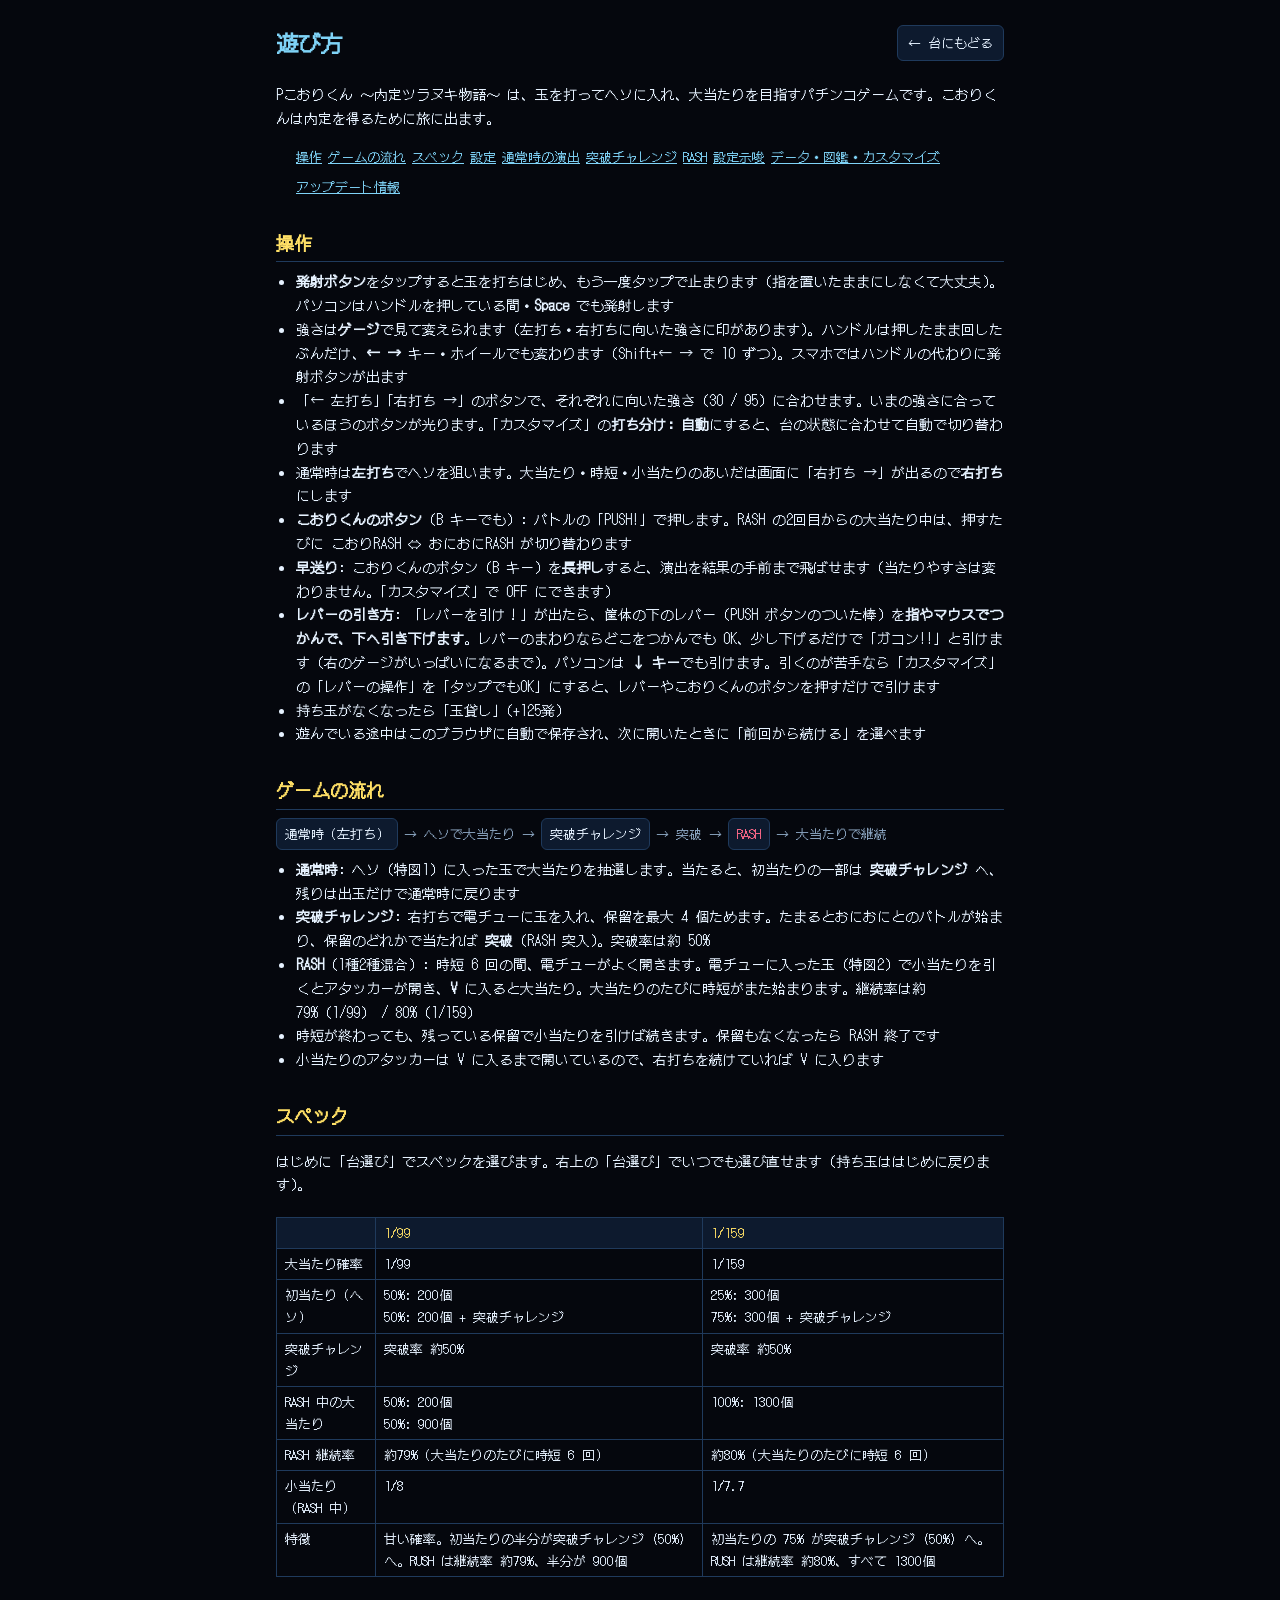
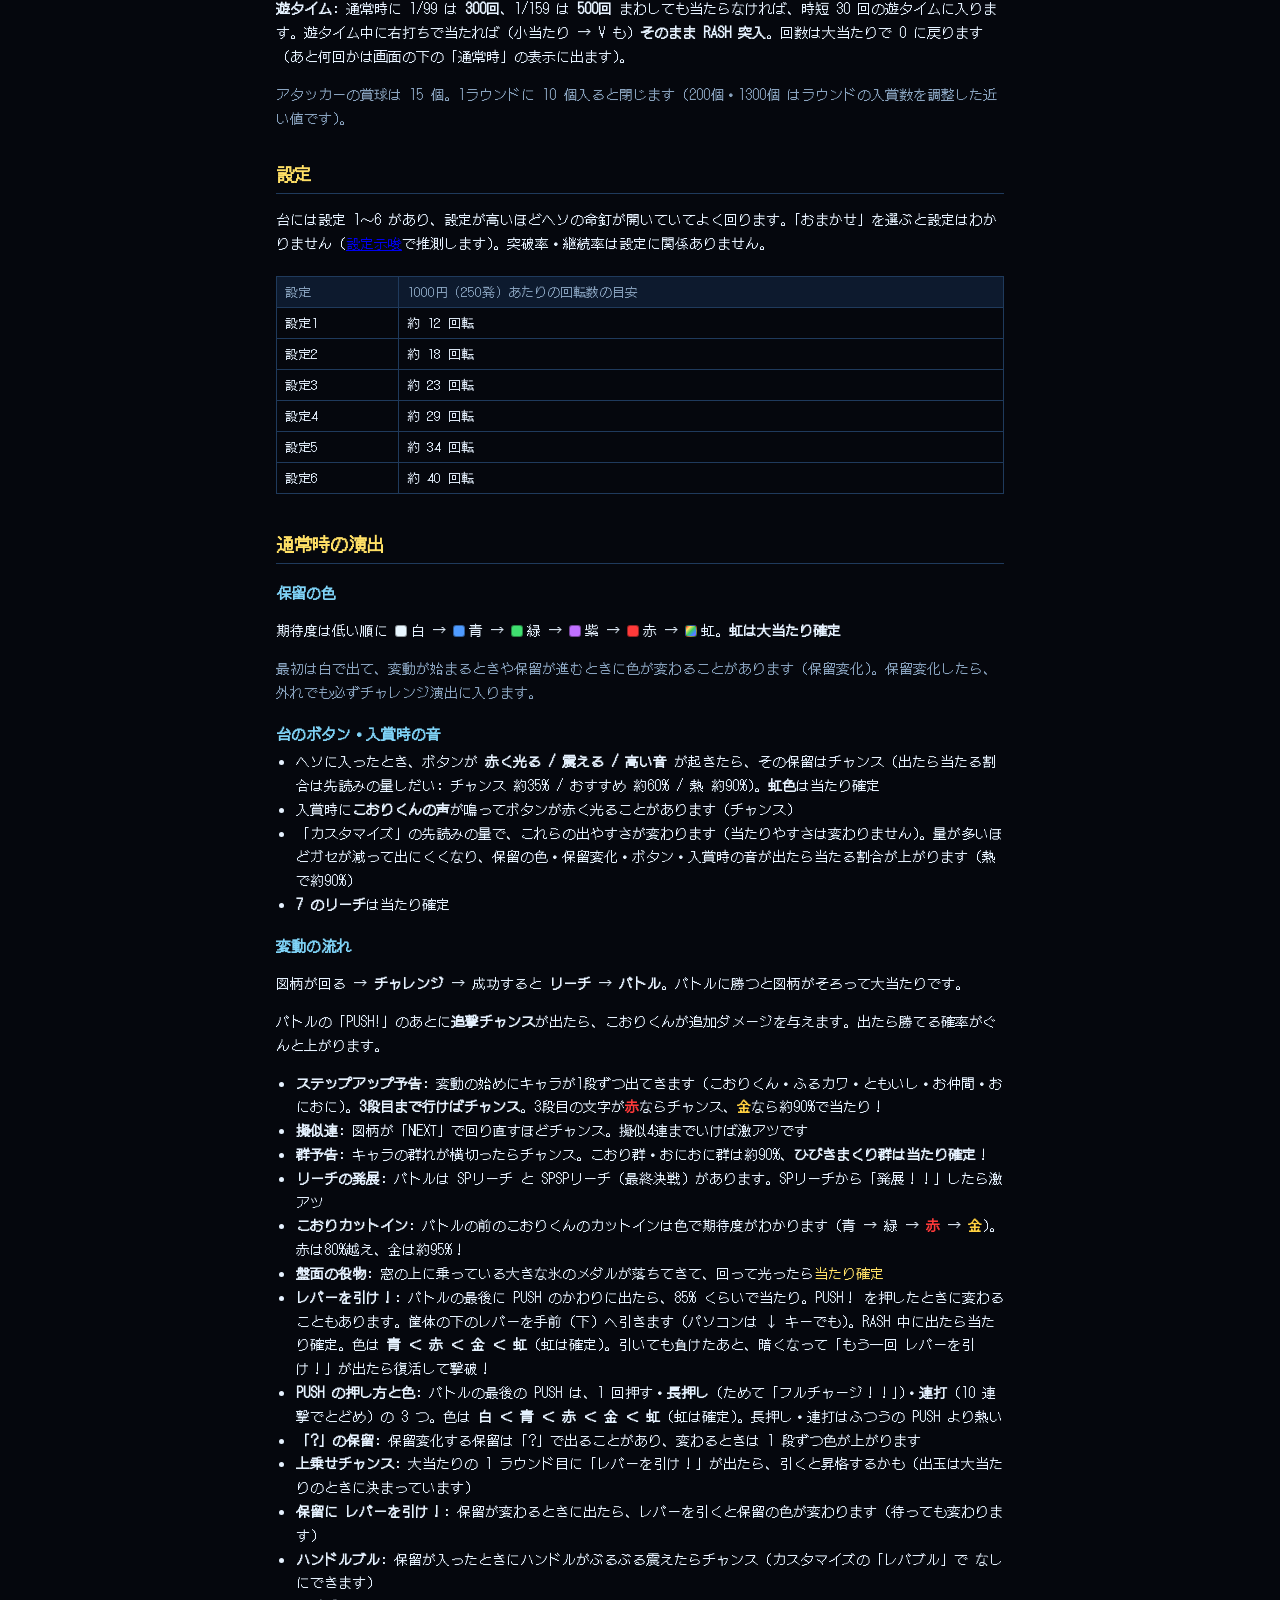
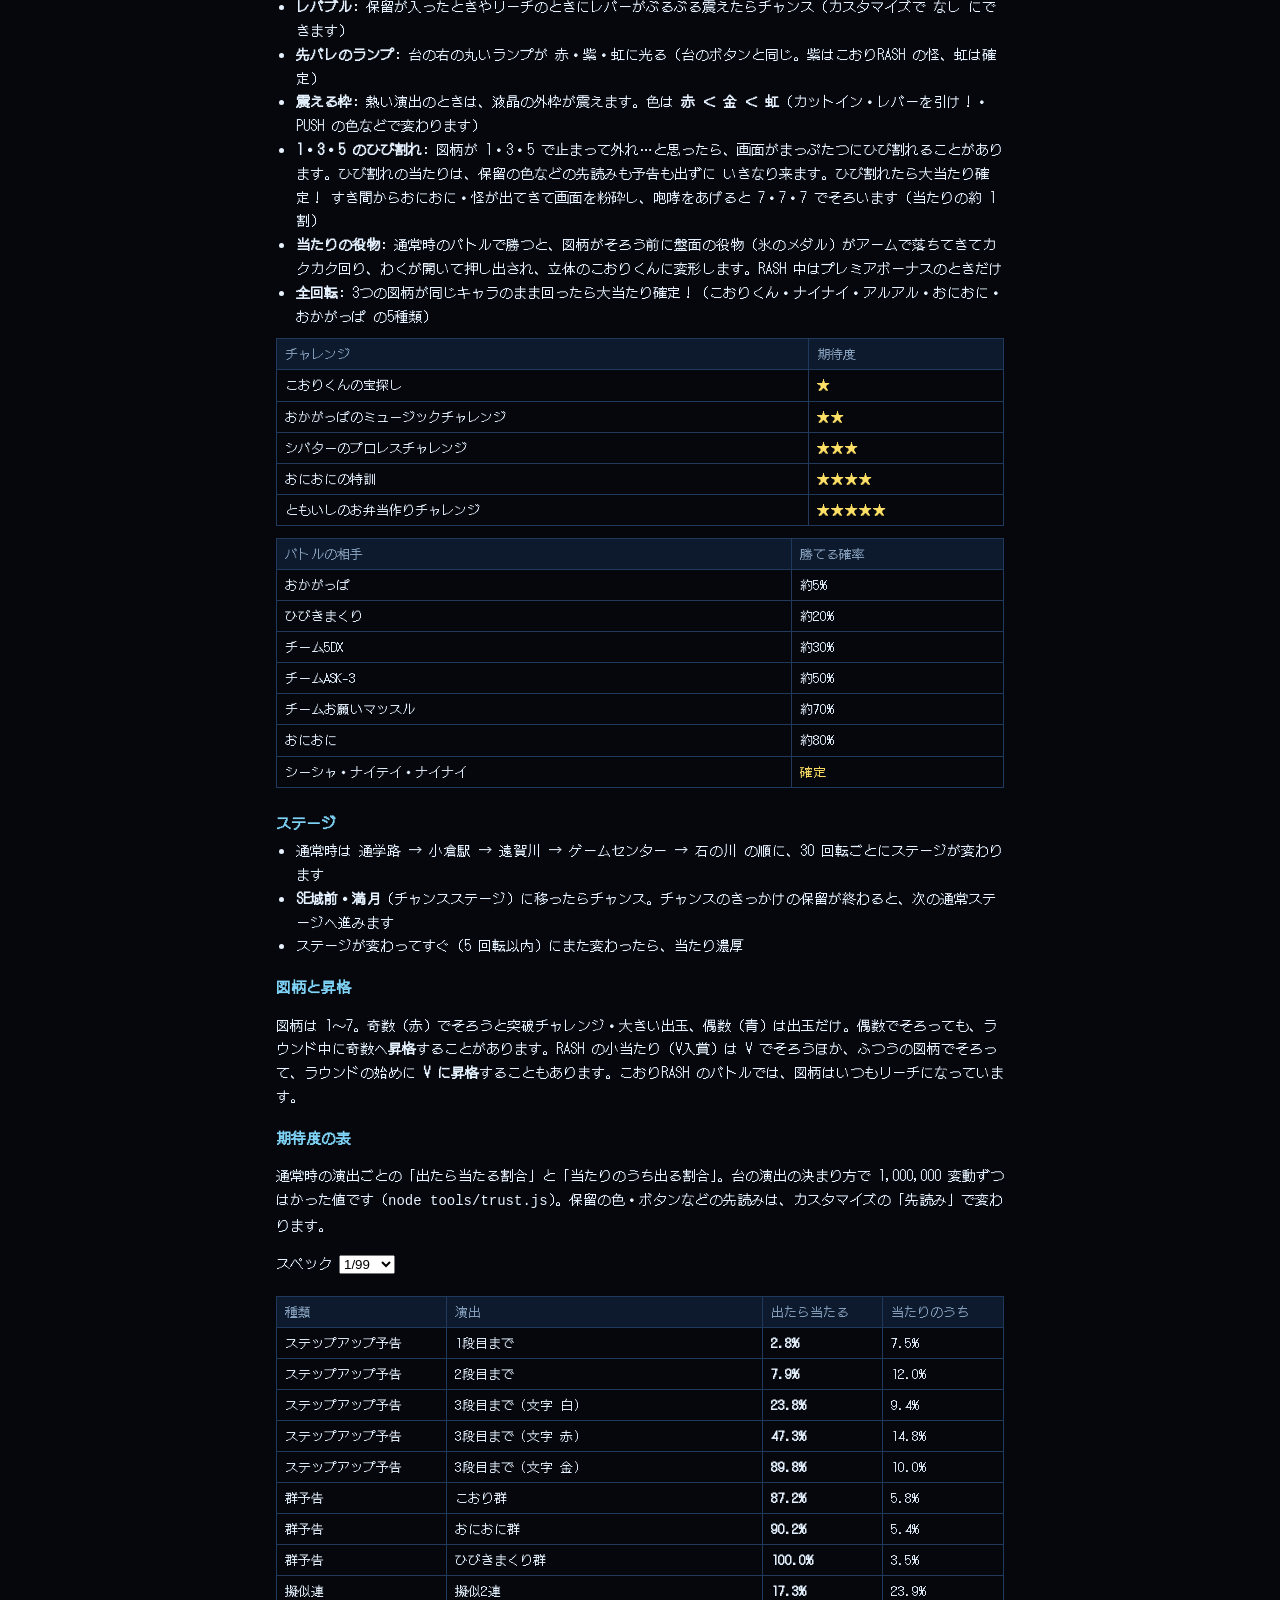
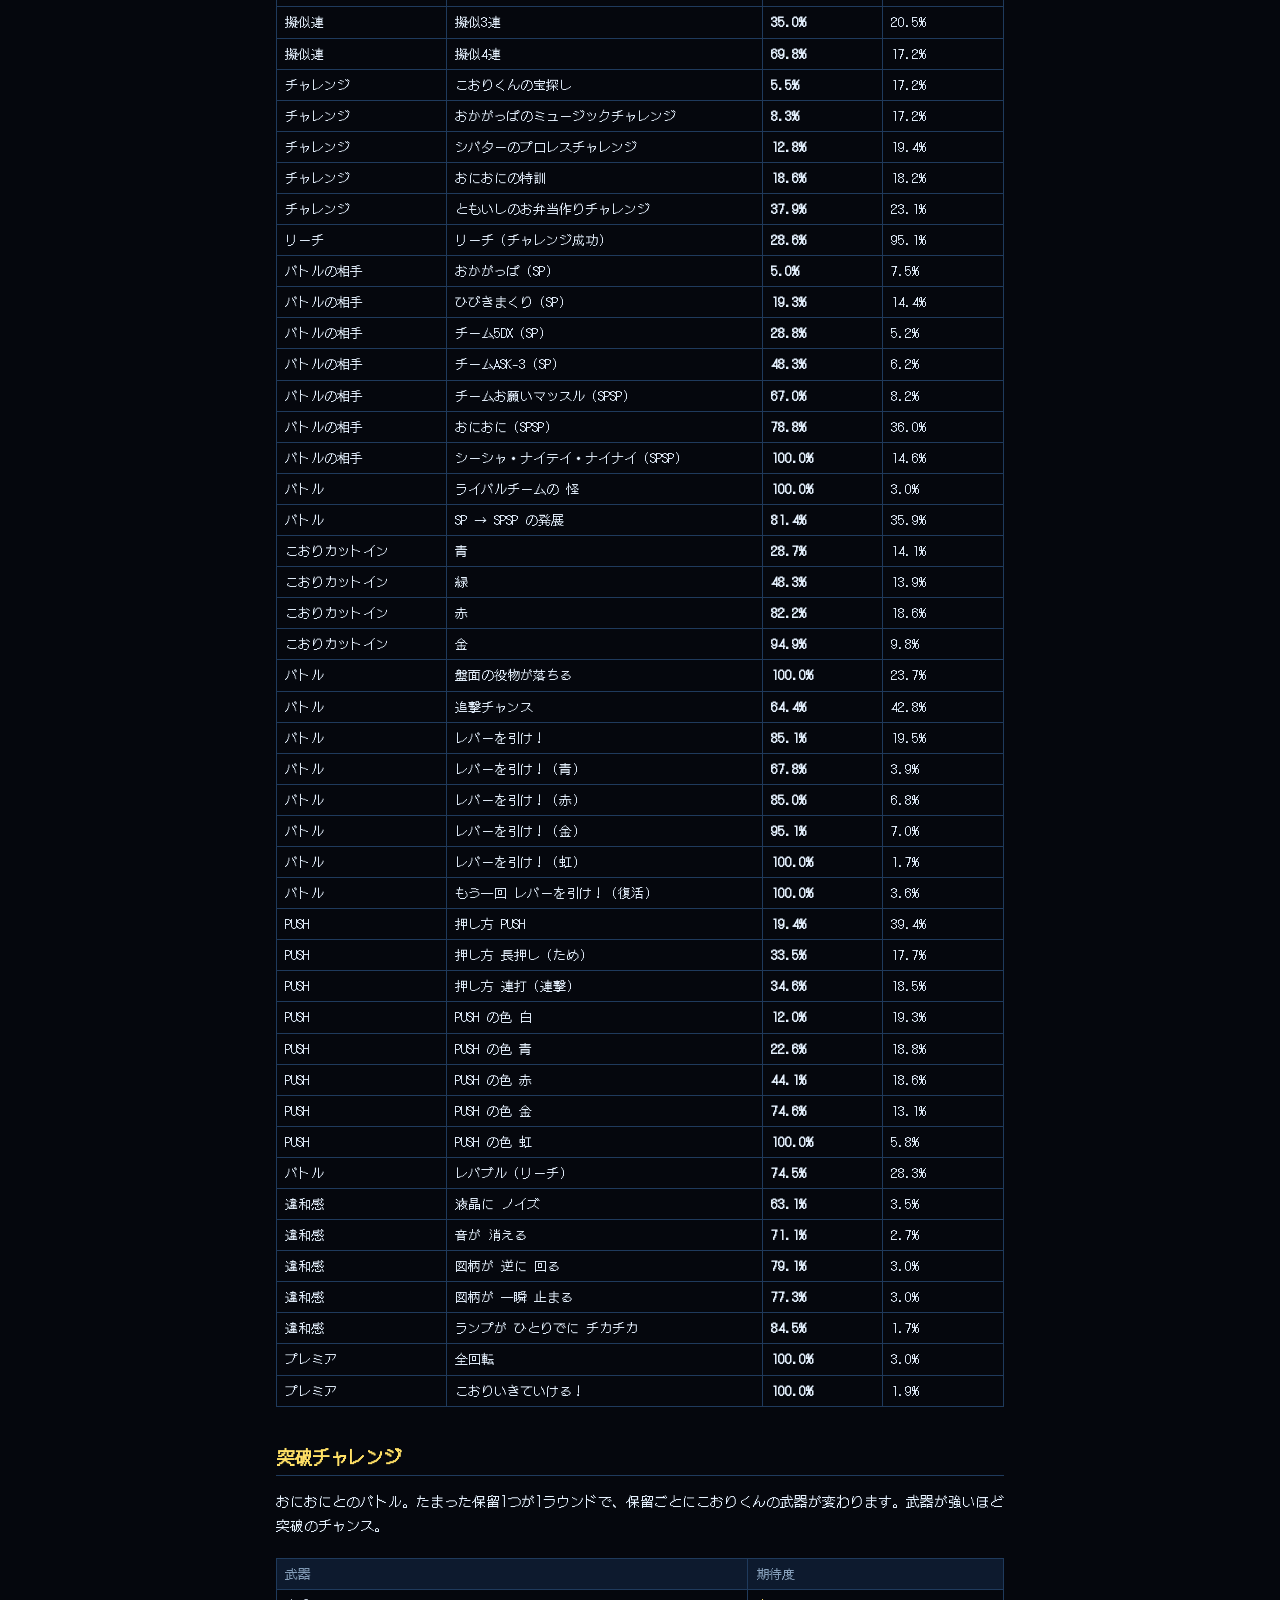
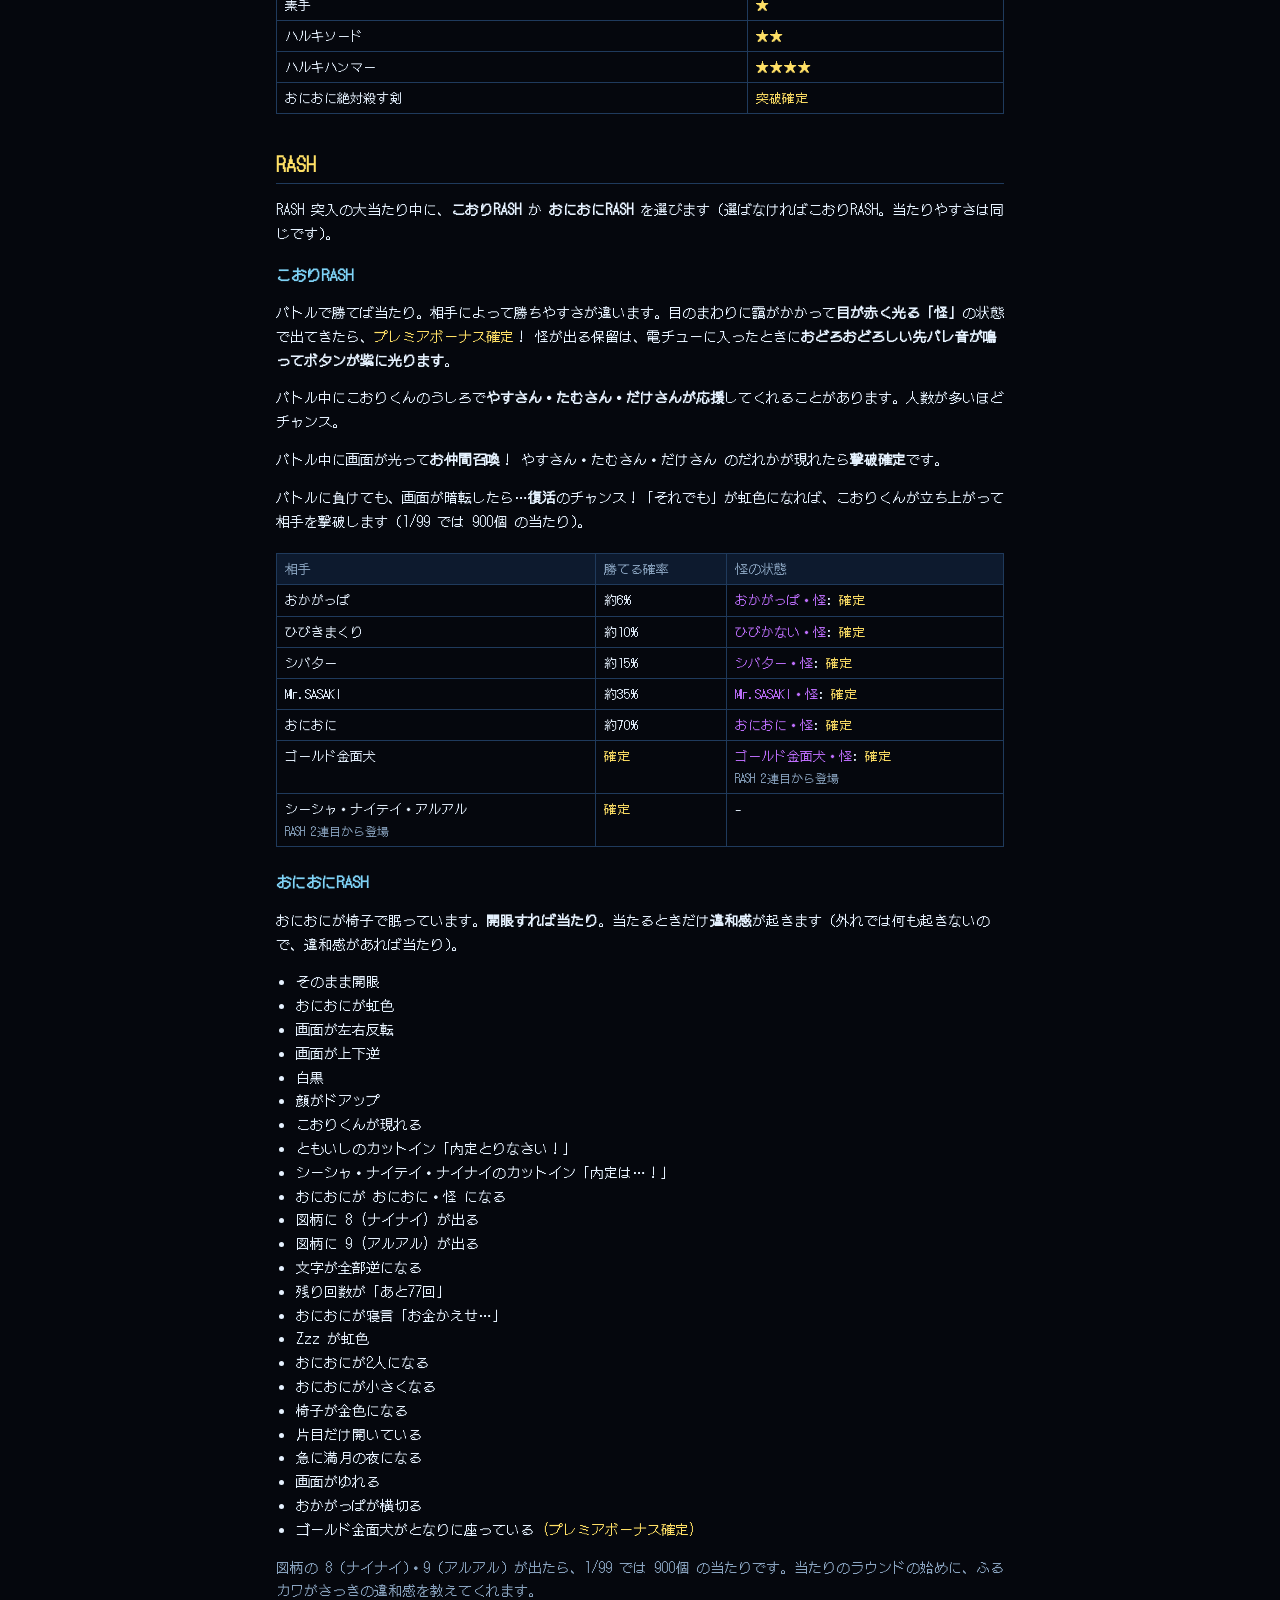
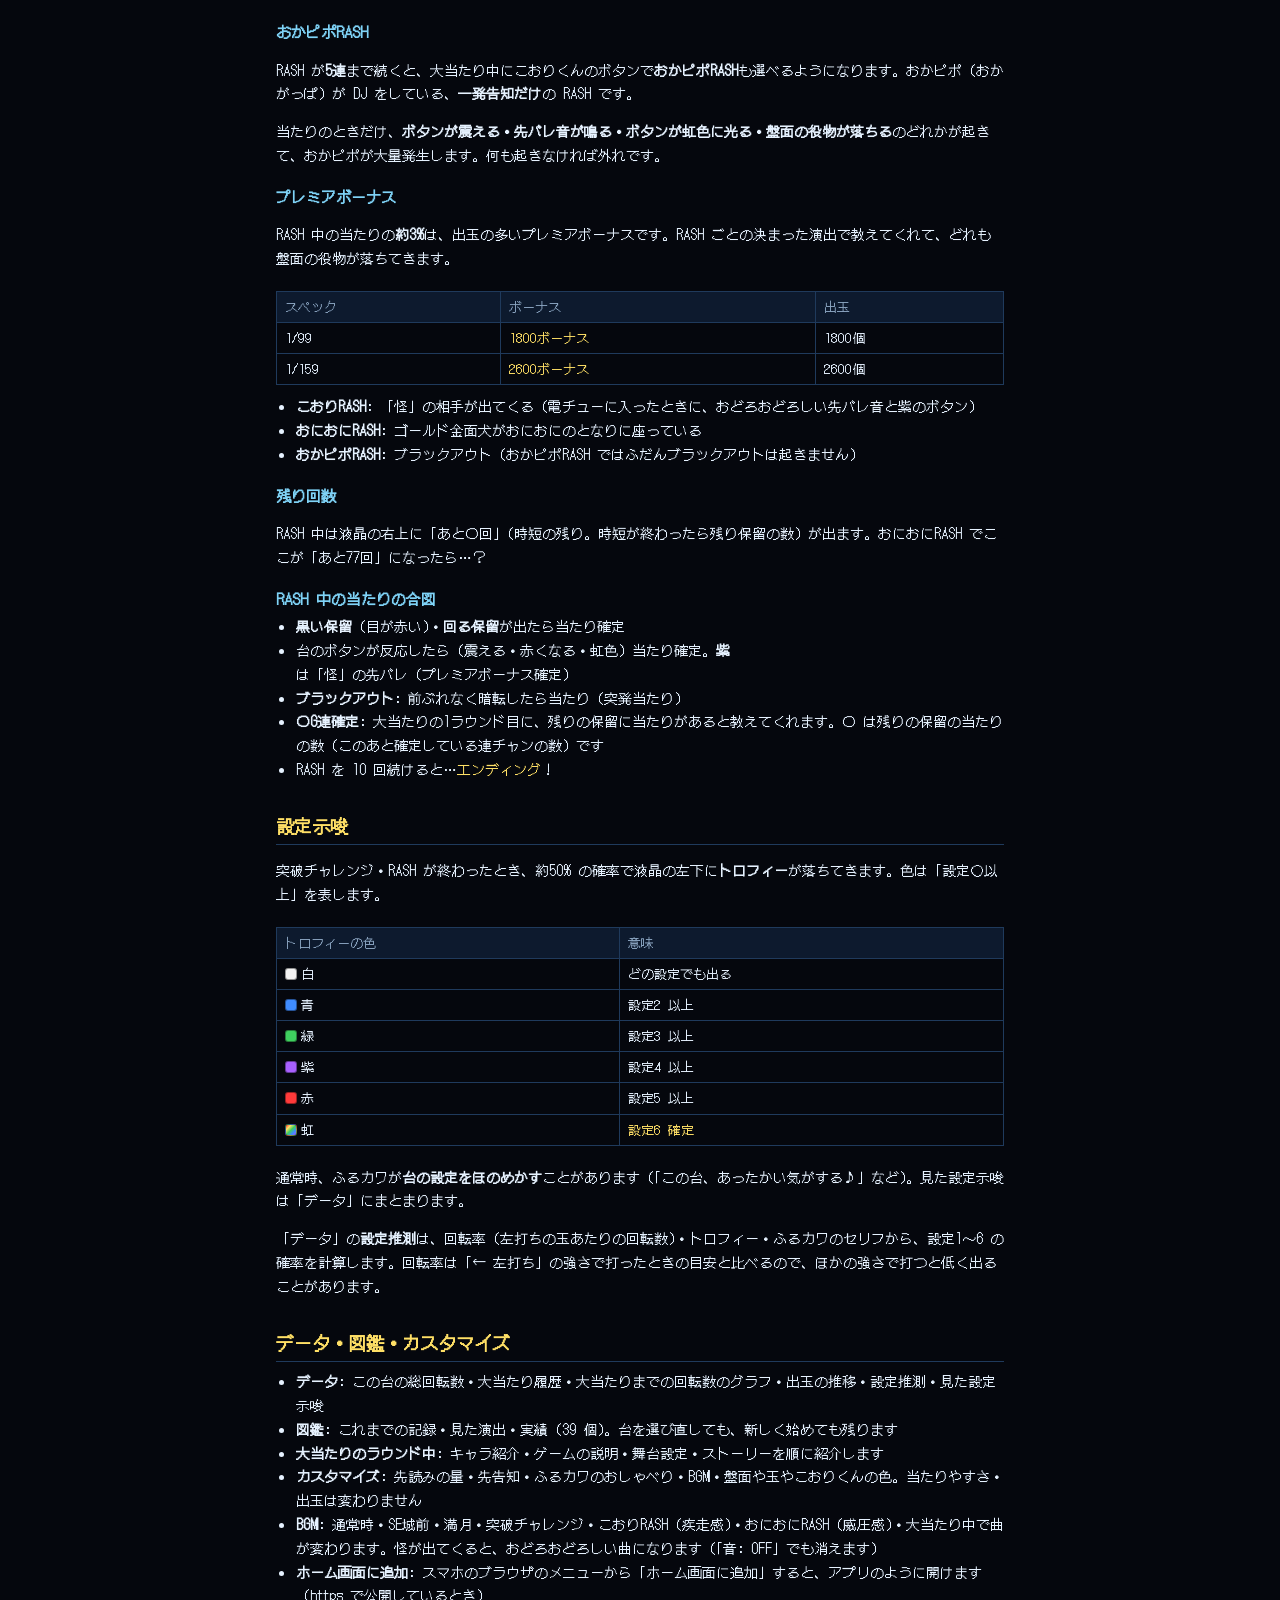
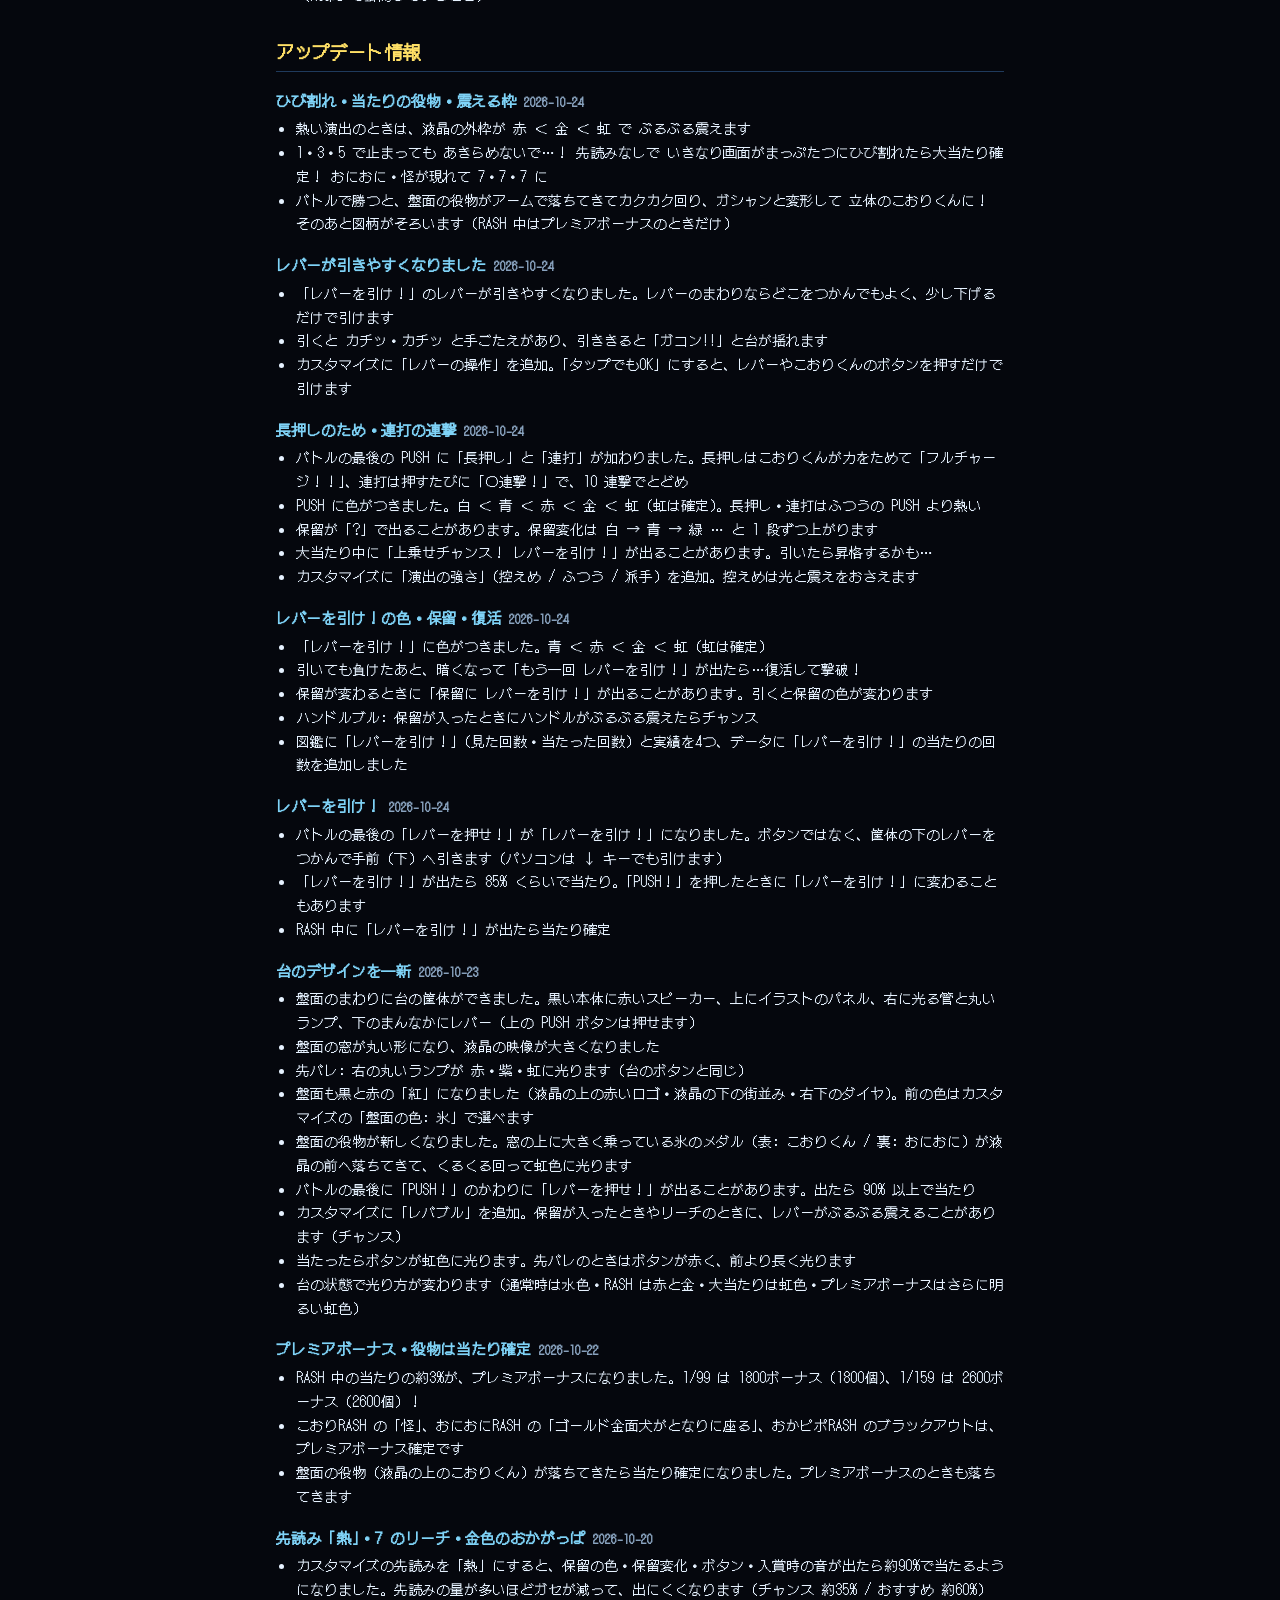
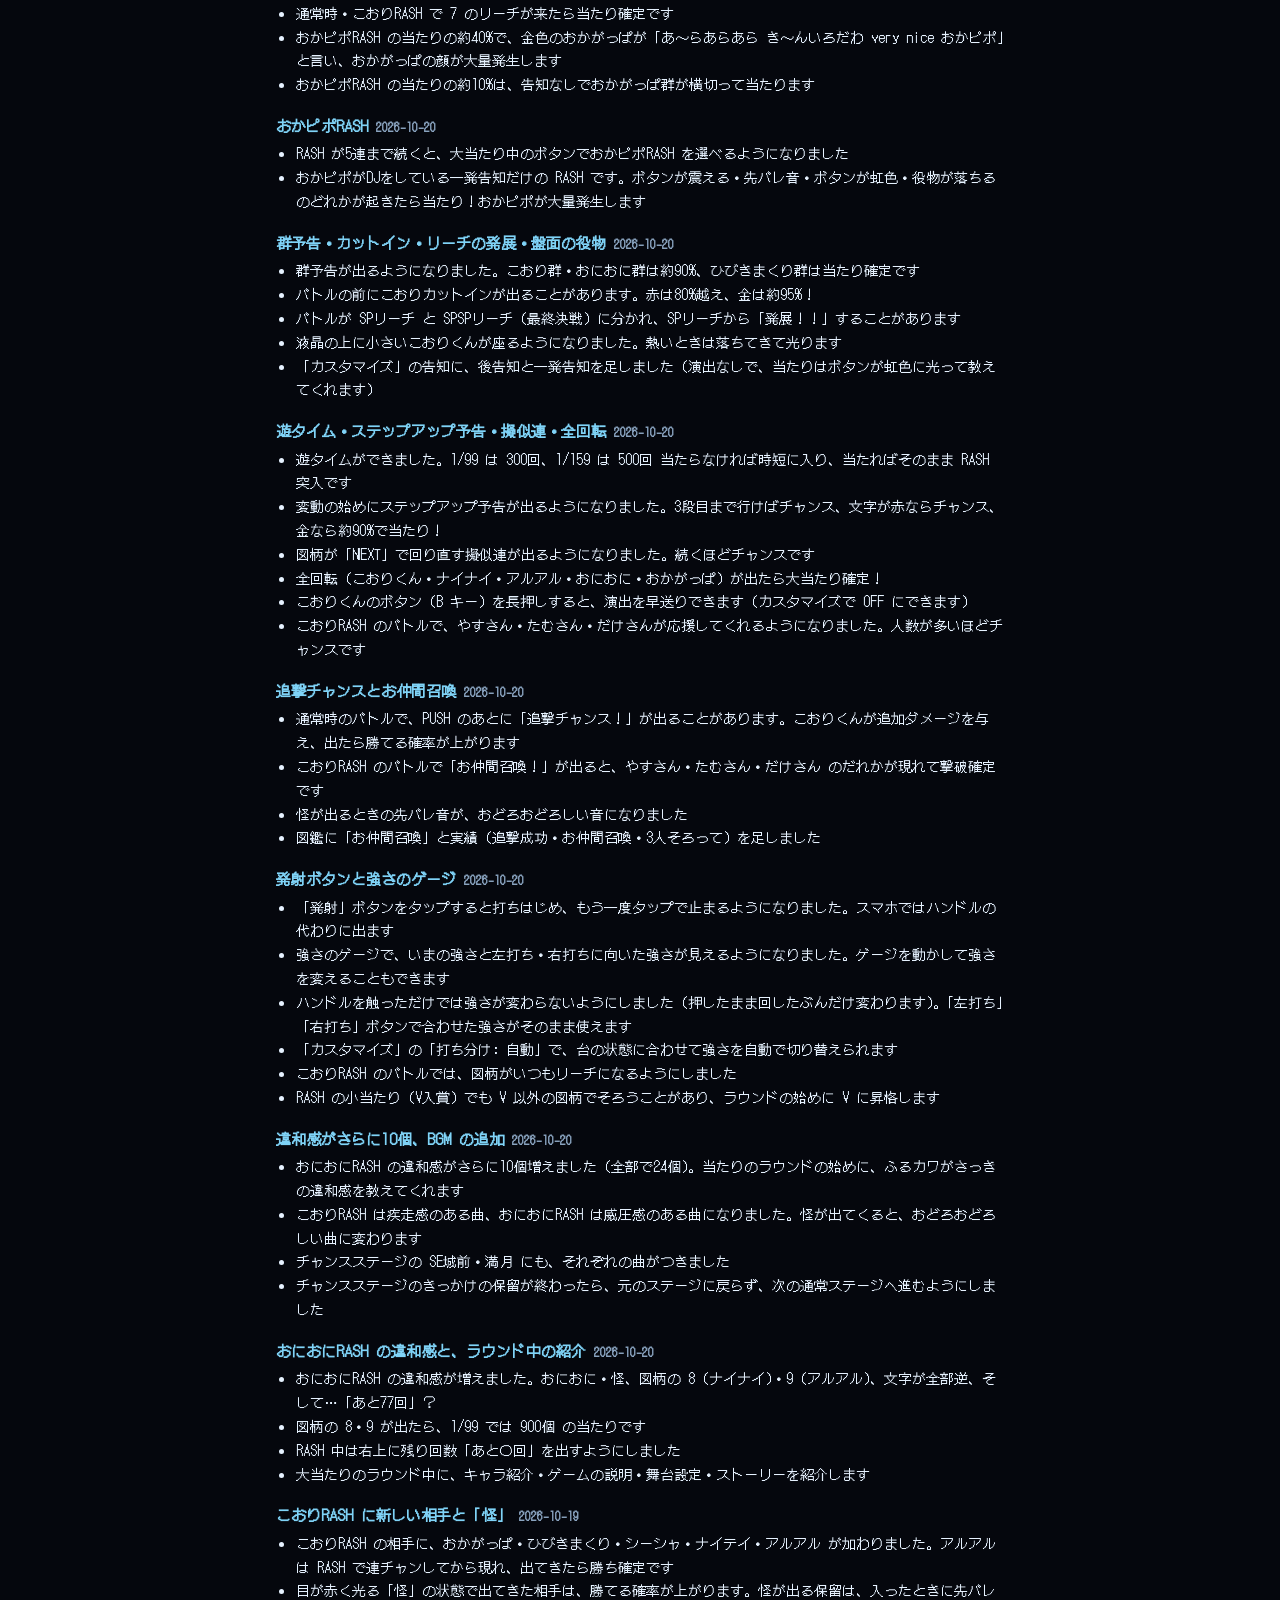
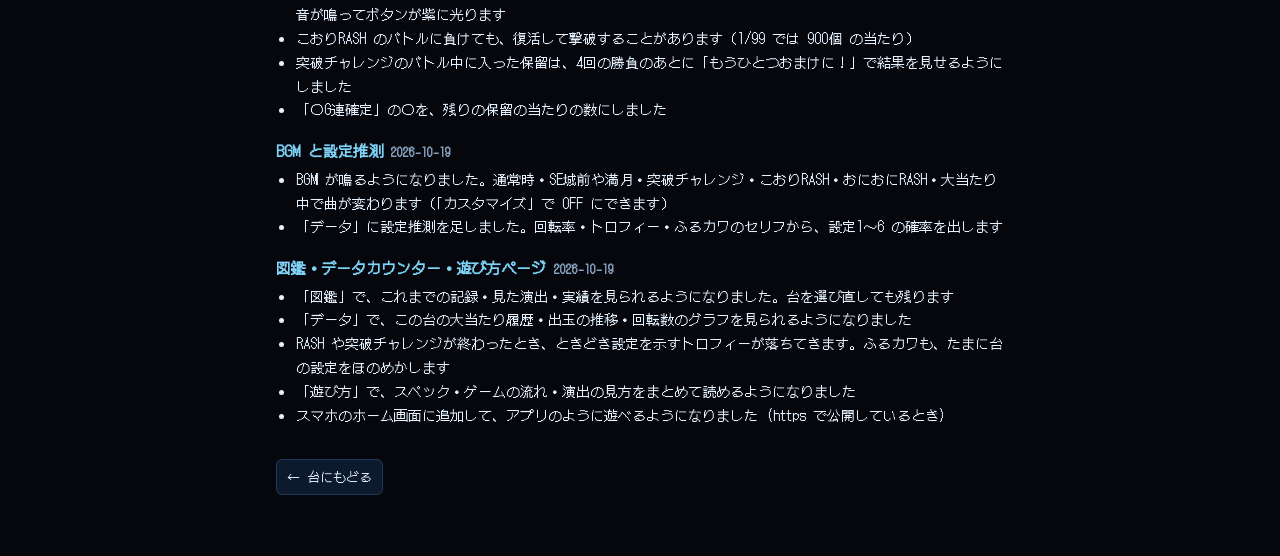
==== howto.html @ 8b3c1c3f "1・3・5 は先読み・予告なしでそろう・奇数図柄の大当たりでは上乗せチャンスのレバーを出さない・当たりの役物を機械的な変形に (アーム・歯車・カクカク回転・わくがスライド・ピストン・LED) Co-A" ====
<!DOCTYPE html>
<html lang="ja">
<head>
    <meta charset="UTF-8">
    <meta name="viewport" content="width=device-width, initial-scale=1.0, viewport-fit=cover">
    <meta name="theme-color" content="#05070d">
    <title>遊び方 - Pこおりくん ～内定ツラヌキ物語～</title>
    <link rel="manifest" href="manifest.webmanifest">
    <link rel="icon" type="image/png" href="icons/icon-192.png">
    <link rel="apple-touch-icon" href="icons/apple-touch-icon.png">
    <link rel="preconnect" href="https://fonts.googleapis.com">
    <link rel="preconnect" href="https://fonts.gstatic.com" crossorigin>
    <link rel="stylesheet" href="https://fonts.googleapis.com/css2?family=DotGothic16&display=swap">
    <link rel="stylesheet" href="css/style.css?v=d7b3fdfd">
    <!--
    =====================================================================
    遊び方ページ (2026-10-19 ユーザー指定)
    ---------------------------------------------------------------------
    確率・出玉・演出の数値は js/config.js から読んで表示する (config.js を変えればここも変わる)。
    アップデート情報は js/updates.js の一覧をすべて出す。
    =====================================================================
    -->
    <style>
        body { user-select: text; -webkit-user-select: text; }
        .howto { max-width: 760px; margin: 0 auto; padding: 16px 16px 48px; line-height: 1.7; }
        .howto-top { display: flex; justify-content: space-between; align-items: center; gap: 8px; }
        .howto h1 { font-size: 22px; color: var(--accent); margin: 8px 0; }
        .howto h2 { font-size: 18px; color: #ffe066; margin: 28px 0 8px; padding-bottom: 4px; border-bottom: 1px solid var(--panel-line); }
        .howto h3 { font-size: 15px; color: var(--accent); margin: 16px 0 4px; }
        .howto p, .howto li { font-size: 14px; }
        .howto ul { padding-left: 20px; margin: 4px 0; }
        .howto table { width: 100%; border-collapse: collapse; margin: 6px 0; font-size: 13px; font-variant-numeric: tabular-nums; }
        .howto th, .howto td { border: 1px solid var(--panel-line); padding: 4px 8px; text-align: left; vertical-align: top; }
        .howto th { background: var(--panel); color: var(--muted); font-weight: normal; }
        .howto .num { text-align: right; white-space: nowrap; }
        .table-wrap { overflow-x: auto; }
        .note { font-size: 12px; color: var(--muted); }
        .red { color: #ff6a8a; }
        .gold { color: #ffe066; }
        .flow { display: flex; flex-wrap: wrap; align-items: center; gap: 6px; margin: 8px 0; font-size: 13px; }
        .flow span { padding: 4px 8px; border: 1px solid var(--panel-line); border-radius: 6px; background: var(--panel); }
        .flow b { color: var(--muted); font-weight: normal; }
        .chip { display: inline-block; width: 12px; height: 12px; border-radius: 3px; vertical-align: -1px; margin-right: 4px; border: 1px solid #0006; }
        .chip-rainbow { background: linear-gradient(135deg, #ff3a3a, #ffe066, #3fcf5f, #3f8cff, #a860ff); }
        .stars { color: #ffe066; letter-spacing: 1px; }
        .toc { display: flex; flex-wrap: wrap; gap: 6px; margin: 8px 0 0; padding: 0; list-style: none; }
        .toc a { color: var(--accent); font-size: 13px; }
    </style>
</head>
<body>
    <main class="howto">
        <div class="howto-top">
            <h1>遊び方</h1>
            <a href="index.html" class="small-button link-button">← 台にもどる</a>
        </div>
        <p>Pこおりくん ～内定ツラヌキ物語～ は、玉を打ってヘソに入れ、大当たりを目指すパチンコゲームです。こおりくんは内定を得るために旅に出ます。</p>
        <ul class="toc">
            <li><a href="#controls">操作</a></li>
            <li><a href="#flow">ゲームの流れ</a></li>
            <li><a href="#spec">スペック</a></li>
            <li><a href="#setting">設定</a></li>
            <li><a href="#normal">通常時の演出</a></li>
            <li><a href="#challenge">突破チャレンジ</a></li>
            <li><a href="#rash">RASH</a></li>
            <li><a href="#hint">設定示唆</a></li>
            <li><a href="#menu">データ・図鑑・カスタマイズ</a></li>
            <li><a href="#updates">アップデート情報</a></li>
        </ul>

        <h2 id="controls">操作</h2>
        <ul>
            <li><b>発射ボタン</b>をタップすると玉を打ちはじめ、もう一度タップで止まります（指を置いたままにしなくて大丈夫）。パソコンはハンドルを押している間・<b>Space</b> でも発射します</li>
            <li>強さは<b>ゲージ</b>で見て変えられます（左打ち・右打ちに向いた強さに印があります）。ハンドルは押したまま回したぶんだけ、<b>← →</b> キー・ホイールでも変わります（Shift+← → で 10 ずつ）。スマホではハンドルの代わりに発射ボタンが出ます</li>
            <li>「← 左打ち」「右打ち →」のボタンで、それぞれに向いた強さ（<span id="preset-left"></span> / <span id="preset-right"></span>）に合わせます。いまの強さに合っているほうのボタンが光ります。「カスタマイズ」の<b>打ち分け: 自動</b>にすると、台の状態に合わせて自動で切り替わります</li>
            <li>通常時は<b>左打ち</b>でヘソを狙います。大当たり・時短・小当たりのあいだは画面に「右打ち →」が出るので<b>右打ち</b>にします</li>
            <li><b>こおりくんのボタン</b>（B キーでも）: バトルの「PUSH!」で押します。RASH の2回目からの大当たり中は、押すたびに こおりRASH ⇔ おにおにRASH が切り替わります</li>
            <li><b>早送り</b>: こおりくんのボタン（B キー）を<b>長押し</b>すると、演出を結果の手前まで飛ばせます（当たりやすさは変わりません。「カスタマイズ」で OFF にできます）</li>
            <li><b>レバーの引き方</b>: 「レバーを引け！」が出たら、筐体の下のレバー（PUSH ボタンのついた棒）を<b>指やマウスでつかんで、下へ引き下げます</b>。レバーのまわりならどこをつかんでも OK、少し下げるだけで「ガコン!!」と引けます（右のゲージがいっぱいになるまで）。パソコンは <b>↓ キー</b>でも引けます。引くのが苦手なら「カスタマイズ」の「レバーの操作」を「タップでもOK」にすると、レバーやこおりくんのボタンを押すだけで引けます</li>
            <li>持ち玉がなくなったら「玉貸し」（+<span id="lend"></span>発）</li>
            <li>遊んでいる途中はこのブラウザに自動で保存され、次に開いたときに「前回から続ける」を選べます</li>
        </ul>

        <h2 id="flow">ゲームの流れ</h2>
        <div class="flow">
            <span>通常時（左打ち）</span><b>→ ヘソで大当たり →</b><span>突破チャレンジ</span><b>→ 突破 →</b><span class="red">RASH</span><b>→ 大当たりで継続</b>
        </div>
        <ul>
            <li><b>通常時</b>: ヘソ（特図1）に入った玉で大当たりを抽選します。当たると、初当たりの一部は <b>突破チャレンジ</b> へ、残りは出玉だけで通常時に戻ります</li>
            <li><b>突破チャレンジ</b>: 右打ちで電チューに玉を入れ、保留を最大 <span id="hold-max"></span> 個ためます。たまるとおにおにとのバトルが始まり、保留のどれかで当たれば <b>突破</b>（RASH 突入）。突破率は約 <span id="challenge-rate"></span></li>
            <li><b>RASH</b>（1種2種混合）: 時短 <span id="jitan-spins"></span> 回の間、電チューがよく開きます。電チューに入った玉（特図2）で小当たりを引くとアタッカーが開き、<b>V</b> に入ると大当たり。大当たりのたびに時短がまた始まります。継続率は約 <span id="continue-rate"></span></li>
            <li>時短が終わっても、残っている保留で小当たりを引けば続きます。保留もなくなったら RASH 終了です</li>
            <li>小当たりのアタッカーは V に入るまで開いているので、右打ちを続けていれば V に入ります</li>
        </ul>

        <h2 id="spec">スペック</h2>
        <p>はじめに「台選び」でスペックを選びます。右上の「台選び」でいつでも選び直せます（持ち玉ははじめに戻ります）。</p>
        <div class="table-wrap"><table id="spec-table"></table></div>
        <p><b>遊タイム</b>: 通常時に 1/99 は <b>300回</b>、1/159 は <b>500回</b> まわしても当たらなければ、時短 <span id="yutime-spins"></span> 回の遊タイムに入ります。遊タイム中に右打ちで当たれば（小当たり → V も）<b>そのまま RASH 突入</b>。回数は大当たりで 0 に戻ります（あと何回かは画面の下の「通常時」の表示に出ます）。</p>
        <p class="note">アタッカーの賞球は <span id="attacker-pay"></span> 個。1ラウンドに 10 個入ると閉じます（200個・1300個 はラウンドの入賞数を調整した近い値です）。</p>

        <h2 id="setting">設定</h2>
        <p>台には設定 1〜6 があり、設定が高いほどヘソの命釘が開いていてよく回ります。「おまかせ」を選ぶと設定はわかりません（<a href="#hint">設定示唆</a>で推測します）。突破率・継続率は設定に関係ありません。</p>
        <div class="table-wrap"><table id="setting-table"></table></div>

        <h2 id="normal">通常時の演出</h2>
        <h3>保留の色</h3>
        <p id="hold-colors"></p>
        <p class="note">最初は白で出て、変動が始まるときや保留が進むときに色が変わることがあります（保留変化）。保留変化したら、外れでも必ずチャレンジ演出に入ります。</p>
        <h3>台のボタン・入賞時の音</h3>
        <ul>
            <li>ヘソに入ったとき、ボタンが <b>赤く光る / 震える / 高い音</b> が起きたら、その保留はチャンス（出たら当たる割合は先読みの量しだい: <span id="button-rel"></span>）。<b>虹色</b>は当たり確定</li>
            <li>入賞時に<b>こおりくんの声</b>が鳴ってボタンが赤く光ることがあります（チャンス）</li>
            <li>「カスタマイズ」の先読みの量で、これらの出やすさが変わります（当たりやすさは変わりません）。量が多いほどガセが減って出にくくなり、保留の色・保留変化・ボタン・入賞時の音が出たら当たる割合が上がります（熱で約90%）</li>
            <li><b>7 のリーチ</b>は当たり確定</li>
        </ul>
        <h3>変動の流れ</h3>
        <p>図柄が回る → <b>チャレンジ</b> → 成功すると <b>リーチ</b> → <b>バトル</b>。バトルに勝つと図柄がそろって大当たりです。</p>
        <p>バトルの「PUSH!」のあとに<b>追撃チャンス</b>が出たら、こおりくんが追加ダメージを与えます。出たら勝てる確率がぐんと上がります。</p>
        <ul>
            <li><b>ステップアップ予告</b>: 変動の始めにキャラが1段ずつ出てきます（こおりくん・ふるカワ・ともいし・お仲間・おにおに）。<b>3段目まで行けばチャンス</b>。3段目の文字が<b style="color:#ff3a3a">赤</b>ならチャンス、<b style="color:#ffd040">金</b>なら約90%で当たり！</li>
            <li><b>擬似連</b>: 図柄が「NEXT」で回り直すほどチャンス。擬似4連までいけば激アツです</li>
            <li><b>群予告</b>: キャラの群れが横切ったらチャンス。こおり群・おにおに群は約90%、<b>ひびきまくり群は当たり確定</b>！</li>
            <li><b>リーチの発展</b>: バトルは SPリーチ と SPSPリーチ（最終決戦）があります。SPリーチから「発展！！」したら激アツ</li>
            <li><b>こおりカットイン</b>: バトルの前のこおりくんのカットインは色で期待度がわかります（青 → 緑 → <b style="color:#ff3a3a">赤</b> → <b style="color:#ffd040">金</b>）。赤は80%越え、金は約95%！</li>
            <li><b>盤面の役物</b>: 窓の上に乗っている大きな氷のメダルが落ちてきて、回って光ったら<span class="gold">当たり確定</span></li>
            <li><b>レバーを引け！</b>: バトルの最後に PUSH のかわりに出たら、85% くらいで当たり。PUSH！ を押したときに変わることもあります。筐体の下のレバーを手前（下）へ引きます（パソコンは ↓ キーでも）。RASH 中に出たら当たり確定。色は <b>青 ＜ 赤 ＜ 金 ＜ 虹</b>（虹は確定）。引いても負けたあと、暗くなって「もう一回 レバーを引け！」が出たら復活して撃破！</li>
            <li><b>PUSH の押し方と色</b>: バトルの最後の PUSH は、1 回押す・<b>長押し</b>（ためて「フルチャージ！！」）・<b>連打</b>（10 連撃でとどめ）の 3 つ。色は <b>白 ＜ 青 ＜ 赤 ＜ 金 ＜ 虹</b>（虹は確定）。長押し・連打はふつうの PUSH より熱い</li>
            <li><b>「?」の保留</b>: 保留変化する保留は「?」で出ることがあり、変わるときは 1 段ずつ色が上がります</li>
            <li><b>上乗せチャンス</b>: 大当たりの 1 ラウンド目に「レバーを引け！」が出たら、引くと昇格するかも（出玉は大当たりのときに決まっています）</li>
            <li><b>保留に レバーを引け！</b>: 保留が変わるときに出たら、レバーを引くと保留の色が変わります（待っても変わります）</li>
            <li><b>ハンドルブル</b>: 保留が入ったときにハンドルがぶるぶる震えたらチャンス（カスタマイズの「レバブル」で なし にできます）</li>
            <li><b>レバブル</b>: 保留が入ったときやリーチのときにレバーがぶるぶる震えたらチャンス（カスタマイズで なし にできます）</li>
            <li><b>先バレのランプ</b>: 台の右の丸いランプが 赤・紫・虹に光る（台のボタンと同じ。紫はこおりRASH の怪、虹は確定）</li>
            <li><b>震える枠</b>: 熱い演出のときは、液晶の外枠が震えます。色は <b>赤 ＜ 金 ＜ 虹</b>（カットイン・レバーを引け！・PUSH の色などで変わります）</li>
            <li><b>1・3・5 のひび割れ</b>: 図柄が 1・3・5 で止まって外れ…と思ったら、画面がまっぷたつにひび割れることがあります。ひび割れの当たりは、保留の色などの先読みも予告も出ずに いきなり来ます。ひび割れたら大当たり確定！ すき間からおにおに・怪が出てきて画面を粉砕し、咆哮をあげると 7・7・7 でそろいます（当たりの約 1 割）</li>
            <li><b>当たりの役物</b>: 通常時のバトルで勝つと、図柄がそろう前に盤面の役物（氷のメダル）がアームで落ちてきてカクカク回り、わくが開いて押し出され、立体のこおりくんに変形します。RASH 中はプレミアボーナスのときだけ</li>
            <li><b>全回転</b>: 3つの図柄が同じキャラのまま回ったら大当たり確定！（こおりくん・ナイナイ・アルアル・おにおに・おかがっぱ の5種類）</li>
        </ul>
        <div class="table-wrap"><table id="challenge-table"></table></div>
        <div class="table-wrap"><table id="battle-table"></table></div>
        <h3>ステージ</h3>
        <ul>
            <li>通常時は <span id="stage-cycle"></span> の順に、<span id="stage-interval"></span> 回転ごとにステージが変わります</li>
            <li><b>SE城前・満月</b>（チャンスステージ）に移ったらチャンス。チャンスのきっかけの保留が終わると、次の通常ステージへ進みます</li>
            <li>ステージが変わってすぐ（<span id="quick-window"></span> 回転以内）にまた変わったら、当たり濃厚</li>
        </ul>
        <h3>図柄と昇格</h3>
        <p>図柄は 1〜7。奇数（赤）でそろうと突破チャレンジ・大きい出玉、偶数（青）は出玉だけ。偶数でそろっても、ラウンド中に奇数へ<b>昇格</b>することがあります。RASH の小当たり（V入賞）は V でそろうほか、ふつうの図柄でそろって、ラウンドの始めに <b>V に昇格</b>することもあります。こおりRASH のバトルでは、図柄はいつもリーチになっています。</p>

        <h3 id="trust">期待度の表</h3>
        <p>通常時の演出ごとの「出たら当たる割合」と「当たりのうち出る割合」。台の演出の決まり方で <span id="trust-spins"></span> 変動ずつはかった値です（<code>node tools/trust.js</code>）。保留の色・ボタンなどの先読みは、カスタマイズの「先読み」で変わります。</p>
        <p><label>スペック <select id="trust-spec"></select></label></p>
        <div class="table-wrap"><table id="trust-table"></table></div>

        <h2 id="challenge">突破チャレンジ</h2>
        <p>おにおにとのバトル。たまった保留1つが1ラウンドで、保留ごとにこおりくんの武器が変わります。武器が強いほど突破のチャンス。</p>
        <div class="table-wrap"><table id="weapon-table"></table></div>

        <h2 id="rash">RASH</h2>
        <p>RASH 突入の大当たり中に、<b>こおりRASH</b> か <b>おにおにRASH</b> を選びます（選ばなければこおりRASH。当たりやすさは同じです）。</p>
        <h3>こおりRASH</h3>
        <p>バトルで勝てば当たり。相手によって勝ちやすさが違います。目のまわりに靄がかかって<b>目が赤く光る「怪」</b>の状態で出てきたら、<span class="gold">プレミアボーナス確定</span>！ 怪が出る保留は、電チューに入ったときに<b>おどろおどろしい先バレ音が鳴ってボタンが紫に光ります</b>。</p>
        <p>バトル中にこおりくんのうしろで<b>やすさん・たむさん・だけさんが応援</b>してくれることがあります。人数が多いほどチャンス。</p>
        <p>バトル中に画面が光って<b>お仲間召喚</b>！ やすさん・たむさん・だけさん のだれかが現れたら<b>撃破確定</b>です。</p>
        <p>バトルに負けても、画面が暗転したら…<b>復活</b>のチャンス！「それでも」が虹色になれば、こおりくんが立ち上がって相手を撃破します（1/99 では 900個 の当たり）。</p>
        <div class="table-wrap"><table id="koori-table"></table></div>
        <h3>おにおにRASH</h3>
        <p>おにおにが椅子で眠っています。<b>開眼すれば当たり</b>。当たるときだけ<b>違和感</b>が起きます（外れでは何も起きないので、違和感があれば当たり）。</p>
        <ul id="anomaly-list"></ul>
        <p class="note">図柄の 8（ナイナイ）・9（アルアル）が出たら、1/99 では 900個 の当たりです。当たりのラウンドの始めに、ふるカワがさっきの違和感を教えてくれます。</p>
        <h3>おかピポRASH</h3>
        <p>RASH が<b>5連</b>まで続くと、大当たり中にこおりくんのボタンで<b>おかピポRASH</b>も選べるようになります。おかピポ（おかがっぱ）が DJ をしている、<b>一発告知だけ</b>の RASH です。</p>
        <p>当たりのときだけ、<b>ボタンが震える・先バレ音が鳴る・ボタンが虹色に光る・盤面の役物が落ちる</b>のどれかが起きて、おかピポが大量発生します。何も起きなければ外れです。</p>
        <h3>プレミアボーナス</h3>
        <p>RASH 中の当たりの<b>約<span id="premium-rate"></span></b>は、出玉の多いプレミアボーナスです。RASH ごとの決まった演出で教えてくれて、どれも盤面の役物が落ちてきます。</p>
        <div class="table-wrap"><table id="premium-table"></table></div>
        <ul>
            <li><b>こおりRASH</b>: 「怪」の相手が出てくる（電チューに入ったときに、おどろおどろしい先バレ音と紫のボタン）</li>
            <li><b>おにおにRASH</b>: ゴールド金面犬がおにおにのとなりに座っている</li>
            <li><b>おかピポRASH</b>: ブラックアウト（おかピポRASH ではふだんブラックアウトは起きません）</li>
        </ul>
        <h3>残り回数</h3>
        <p>RASH 中は液晶の右上に「あと〇回」（時短の残り。時短が終わったら残り保留の数）が出ます。おにおにRASH でここが「あと77回」になったら…？</p>
        <h3>RASH 中の当たりの合図</h3>
        <ul>
            <li><b>黒い保留</b>（目が赤い）・<b>回る保留</b>が出たら当たり確定</li>
            <li>台のボタンが反応したら（震える・赤くなる・虹色）当たり確定。<b>紫</b>は「怪」の先バレ（プレミアボーナス確定）</li>
            <li><b>ブラックアウト</b>: 前ぶれなく暗転したら当たり（突発当たり）</li>
            <li><b>〇G連確定</b>: 大当たりの1ラウンド目に、残りの保留に当たりがあると教えてくれます。〇 は残りの保留の当たりの数（このあと確定している連チャンの数）です</li>
            <li>RASH を <span id="ending-at"></span> 回続けると…<span class="gold">エンディング</span>！</li>
        </ul>

        <h2 id="hint">設定示唆</h2>
        <p>突破チャレンジ・RASH が終わったとき、<span id="trophy-rate"></span> の確率で液晶の左下に<b>トロフィー</b>が落ちてきます。色は「設定○以上」を表します。</p>
        <div class="table-wrap"><table id="trophy-table"></table></div>
        <p>通常時、ふるカワが<b>台の設定をほのめかす</b>ことがあります（「この台、あったかい気がする♪」など）。見た設定示唆は「データ」にまとまります。</p>
        <p>「データ」の<b>設定推測</b>は、回転率（左打ちの玉あたりの回転数）・トロフィー・ふるカワのセリフから、設定1〜6 の確率を計算します。回転率は「← 左打ち」の強さで打ったときの目安と比べるので、ほかの強さで打つと低く出ることがあります。</p>

        <h2 id="menu">データ・図鑑・カスタマイズ</h2>
        <ul>
            <li><b>データ</b>: この台の総回転数・大当たり履歴・大当たりまでの回転数のグラフ・出玉の推移・設定推測・見た設定示唆</li>
            <li><b>図鑑</b>: これまでの記録・見た演出・実績（<span id="achievement-count"></span> 個）。台を選び直しても、新しく始めても残ります</li>
            <li><b>大当たりのラウンド中</b>: キャラ紹介・ゲームの説明・舞台設定・ストーリーを順に紹介します</li>
            <li><b>カスタマイズ</b>: 先読みの量・先告知・ふるカワのおしゃべり・BGM・盤面や玉やこおりくんの色。当たりやすさ・出玉は変わりません</li>
            <li><b>BGM</b>: 通常時・SE城前・満月・突破チャレンジ・こおりRASH（疾走感）・おにおにRASH（威圧感）・大当たり中で曲が変わります。怪が出てくると、おどろおどろしい曲になります（「音: OFF」でも消えます）</li>
            <li><b>ホーム画面に追加</b>: スマホのブラウザのメニューから「ホーム画面に追加」すると、アプリのように開けます（https で公開しているとき）</li>
        </ul>

        <h2 id="updates">アップデート情報</h2>
        <div id="updates-all"></div>

        <p style="margin-top: 32px;"><a href="index.html" class="small-button link-button">← 台にもどる</a></p>
    </main>

    <script src="js/config.js?v=877257b9"></script>
    <script src="js/updates.js?v=44e7bd98"></script>
    <script src="js/trust-table.js?v=4152bf38"></script>
    <script>
        (() => {
            const $ = id => document.getElementById(id);
            const c = CONFIG;
            const s = c.show;
            const pct = p => `${Math.round(p * 100)}%`;
            const odds = p => `1/${(1 / p).toFixed(1).replace(/\.0$/, '')}`;
            // 期待度の表 (js/trust-table.js。2026-10-23 アップグレード P2)
            const tt = window.TRUST_TABLE;
            if (tt) {
                const sel = $('trust-spec');
                sel.innerHTML = Object.entries(tt).map(([k, t]) => `<option value="${k}">${t.label}</option>`).join('');
                const render = () => {
                    const t = tt[sel.value];
                    $('trust-spins').textContent = t.spins.toLocaleString();
                    const p1 = v => (v === null ? '-' : `${(v * 100).toFixed(1)}%`);
                    $('trust-table').innerHTML = '<thead><tr><th>種類</th><th>演出</th><th>出たら当たる</th><th>当たりのうち</th></tr></thead><tbody>'
                        + t.rows.map(r => `<tr><td>${r.group}</td><td>${r.name}</td><td><b>${p1(r.trust)}</b></td><td>${p1(r.share)}</td></tr>`).join('') + '</tbody>';
                };
                sel.addEventListener('change', render);
                render();
            }
            const table = (id, head, rows) => {
                $(id).innerHTML = `<thead><tr>${head.map(h => `<th>${h}</th>`).join('')}</tr></thead>`
                    + `<tbody>${rows.map(r => `<tr>${r.map(v => `<td>${v}</td>`).join('')}</tr>`).join('')}</tbody>`;
            };
            // 当たり・外れの重みから、出たときの当たりやすさの順位 (★1〜5)
            const stars = (list) => {
                const ratio = list.map(x => x.hit / Math.max(0.001, x.miss));
                const sorted = [...ratio].sort((a, b) => a - b);
                return ratio.map(r => '★'.repeat(1 + Math.round(sorted.indexOf(r) / Math.max(1, sorted.length - 1) * 4)));
            };

            $('preset-left').textContent = c.launch.presets.left;
            $('preset-right').textContent = c.launch.presets.right;
            $('lend').textContent = c.balls.lend;
            $('hold-max').textContent = c.machine.holdMax;
            const specs = Object.values(c.specs);
            $('challenge-rate').textContent = [...new Set(specs.map(sp => pct(sp.target.challenge)))].join(' / ');
            $('continue-rate').textContent = specs.map(sp => `${pct(sp.target.continuation)}（${sp.label}）`).join(' / ');
            $('jitan-spins').textContent = specs[0].jitan.spins;
            $('attacker-pay').textContent = c.payout.attacker;
            $('yutime-spins').textContent = c.specs.s99.yutime.spins;

            // スペック (振り分けは重みの割合で出す)
            table('spec-table', ['', ...specs.map(sp => `<span class="gold">${sp.label}</span>`)], [
                ['大当たり確率', ...specs.map(sp => odds(sp.hitRate))],
                ['初当たり（ヘソ）', ...specs.map(sp => {
                    const total = sp.firstHit.reduce((a, x) => a + x.weight, 0);
                    return sp.firstHit.map(x => `${pct(x.weight / total)}: ${x.label}個${x.next === 'jitan' ? ' + 突破チャレンジ' : ''}`).join('<br>');
                })],
                ['突破チャレンジ', ...specs.map(sp => `突破率 約${pct(sp.target.challenge)}`)],
                ['RASH 中の大当たり', ...specs.map(sp => {
                    const total = sp.rushHit.reduce((a, x) => a + x.weight, 0);
                    return sp.rushHit.map(x => `${pct(x.weight / total)}: ${x.label}個`).join('<br>');
                })],
                ['RASH 継続率', ...specs.map(sp => `約${pct(sp.target.continuation)}（大当たりのたびに時短 ${sp.jitan.spins} 回）`)],
                ['小当たり（RASH 中）', ...specs.map(sp => odds(sp.smallRate))],
                ['特徴', ...specs.map(sp => sp.note)]
            ]);

            // 設定
            table('setting-table', ['設定', '1000円（250発）あたりの回転数の目安'],
                c.settings.map((st, i) => [`設定${i + 1}`, `約 ${Math.round(st.rotation)} 回転`]));

            // 保留の色
            const names = { white: '白', blue: '青', green: '緑', purple: '紫', red: '赤', rainbow: '虹' };
            $('hold-colors').innerHTML = '期待度は低い順に ' + s.holdColors.order.map(id => {
                const chip = id === 'rainbow' ? '<i class="chip chip-rainbow"></i>' : `<i class="chip" style="background:${s.holdColors.colors[id]}"></i>`;
                return `${chip}${names[id]}`;
            }).join(' → ') + '。<b>虹は大当たり確定</b>';
            $('button-rel').textContent = Object.entries({ chance: 'チャンス', recommend: 'おすすめ', hot: '熱' })
                .map(([id, name]) => `${name} 約${pct(s.senyomi.levels[id].rel)}`).join(' / ');

            // チャレンジ・バトル
            const ch = Object.values(s.challenges);
            const chStars = stars(ch);
            table('challenge-table', ['チャレンジ', '期待度'], ch.map((x, i) => [x.name, `<span class="stars">${chStars[i]}</span>`]));
            table('battle-table', ['バトルの相手', '勝てる確率'], Object.values(s.battles).map(b => [b.name, b.win >= 1 ? '<span class="gold">確定</span>' : `約${pct(b.win)}`]));
            $('stage-cycle').textContent = s.stages.cycle.map(id => s.stages.names[id]).join(' → ');
            $('stage-interval').textContent = s.stages.interval;
            $('quick-window').textContent = s.stages.quick.window;

            // 突破チャレンジの武器 (重みの比から期待度の順)
            const weapons = Object.values(s.challengeBattle.weapons);
            const wStars = stars(weapons);
            table('weapon-table', ['武器', '期待度'], weapons.map((w, i) => [w.name, w.miss === 0 ? '<span class="gold">突破確定</span>' : `<span class="stars">${wStars[i]}</span>`]));

            // RASH
            // こおりRASH の相手 (怪の状態は同じ行に。アルアルは連チャンしてから)
            table('koori-table', ['相手', '勝てる確率', '怪の状態'], Object.values(s.kooriRash.enemies).map(e => [
                e.name + (e.minStreak ? `<br><span class="note">RASH ${e.minStreak}連目から登場</span>` : ''),
                e.win >= 1 ? '<span class="gold">確定</span>' : `約${pct(e.win)}`,
                e.kai ? `<span style="color:#c070ff">${e.kai.name}</span>: ${e.kai.win >= 1 ? '<span class="gold">確定</span>' : `約${pct(e.kai.win)}`}`
                    + (e.kai.minStreak ? `<br><span class="note">RASH ${e.kai.minStreak}連目から登場</span>` : '') : '-'
            ]));
            $('anomaly-list').innerHTML = Object.values(s.onioniRash.patterns).map(p => `<li>${p.name}${p.premium ? ' <span class="gold">(プレミアボーナス確定)</span>' : ''}</li>`).join('');
            // プレミアボーナス (スペックごと)
            const premiums = Object.values(c.specs).map(sp => sp.premium);
            $('premium-rate').textContent = pct(premiums[0].rate);
            table('premium-table', ['スペック', 'ボーナス', '出玉'], Object.values(c.specs).map(sp => [sp.label, `<span class="gold">${sp.premium.name}</span>`, `${sp.premium.label}個`]));
            $('ending-at').textContent = s.story.endingAt;

            // 設定示唆
            const t = s.settingHint.trophy;
            $('trophy-rate').textContent = `約${pct(t.rate)}`;
            table('trophy-table', ['トロフィーの色', '意味'], Object.entries(t.colors).map(([level, col]) => [
                `${col.rainbow ? '<i class="chip chip-rainbow"></i>' : `<i class="chip" style="background:${col.main}"></i>`}${col.name}`,
                Number(level) === 6 ? '<span class="gold">設定6 確定</span>' : Number(level) === 1 ? 'どの設定でも出る' : `設定${level} 以上`
            ]));

            $('achievement-count').textContent = c.collection.achievements.length;
            $('updates-all').innerHTML = UPDATES.map(u => `<h3>${u.title} <span class="note">${u.date}</span></h3>`
                + `<ul>${u.items.map(t => `<li>${t}</li>`).join('')}</ul>`).join('');
        })();
    </script>
</body>
</html>
---- css/style.css ----
:root {
    --bg: #05070d;
    --panel: #0d1a2e;
    --panel-line: #1f3a5c;
    --text: #e6f2ff;
    --muted: #8aa4c0;
    --accent: #7fd3f7;
    --hot: #ff6a8a;
    --font: "DotGothic16", "MS Gothic", "Osaka-Mono", monospace;
}

* { box-sizing: border-box; }

body {
    margin: 0;
    -webkit-touch-callout: none;   /* スマホで長押ししてもメニューを出さない */
    background: var(--bg);
    color: var(--text);
    font-family: var(--font);
    -webkit-user-select: none;
    user-select: none;
    touch-action: manipulation;
}

.machine {
    display: flex;
    flex-wrap: wrap;
    justify-content: center;
    align-items: flex-start;
    gap: 16px;
    padding: 16px;
    max-width: 960px;
    margin: 0 auto;
}

/* 盤面: 画面の高さに収まる大きさ (縦横比 360:500) */
.board {
    display: block;
    flex: 0 1 auto;
    min-width: 0;
    max-width: 100%;
    width: min(100%, calc((100vh - 32px) * 0.72), 540px);
    aspect-ratio: 360 / 500;
    image-rendering: pixelated;
    border-radius: 12px;
    box-shadow: 0 0 0 3px #1b3a6b, 0 0 24px rgba(127, 211, 247, 0.25);
}

/* 台の筐体 (2026-10-23 ユーザー指定)。盤面は 筐体の 窓に はめこむ。まわりは js/cabinet.js が 描く */
.cabinet {
    position: relative;
    flex: 0 1 auto;
    min-width: 0;
    max-width: 100%;
    width: min(100%, calc((100vh - 32px) * 0.597), 620px);
    aspect-ratio: 460 / 770;
}
.cabinet-art { position: absolute; inset: 0; width: 100%; height: 100%; pointer-events: none; }
/* 筐体の 下の PUSH (js/main.js が 位置を 合わせる。見た目は cabinet.js が 描く) */
.cabinet-push { position: absolute; padding: 0; border: 0; border-radius: 50%; background: transparent; cursor: pointer; touch-action: none; }
.cabinet-push:active { box-shadow: inset 0 0 0 3px rgba(255, 230, 102, 0.6); }
.cabinet .board {
    position: absolute;
    left: 7%;
    top: 15%;
    width: 86%;
    max-width: none;
    border-radius: 0;
    box-shadow: none;
}
/* 筐体の 絵は 盤面の 上に 重ねる (盤面の 丸い 形の 窓を くりぬいて 描く) */
.cabinet .cabinet-art { z-index: 1; }
.cabinet .cabinet-push { z-index: 2; }
.cabinet-push.grab { border-radius: 0; cursor: grab; }
.cabinet-push.grab:active { box-shadow: none; cursor: grabbing; }
/* レバーを 引ききった ガコン: 筐体が ずしんと 揺れる (2026-10-24 js/button.js) */
.cabinet.lever-thud { animation: lever-thud 0.32s ease-out; }
@keyframes lever-thud {
    0% { transform: translateY(0); }
    20% { transform: translateY(6px); }
    45% { transform: translateY(-3px); }
    70% { transform: translateY(1.5px); }
    100% { transform: translateY(0); }
}
@media (prefers-reduced-motion: reduce) { .cabinet.lever-thud { animation: none; } }

.controls {
    flex: 1 1 280px;
    min-width: 0;
    max-width: 360px;
    display: flex;
    flex-direction: column;
    gap: 12px;
}

.status {
    display: grid;
    grid-template-columns: 1fr 1fr;
    gap: 8px;
}

.status-item {
    background: var(--panel);
    border: 1px solid var(--panel-line);
    border-radius: 8px;
    padding: 8px 10px;
    display: flex;
    flex-direction: column;
}

.status-item .label { font-size: 12px; color: var(--muted); }
.status-item .value { font-size: 22px; color: var(--accent); font-variant-numeric: tabular-nums; }

/* 強さのゲージ (左打ち・右打ちの印つき) */
.strength-row { display: flex; align-items: center; gap: 10px; }
.strength-label { flex: 0 0 auto; min-width: 96px; font-size: 13px; color: var(--muted); }
.strength-label b { font-size: 18px; color: var(--accent); font-variant-numeric: tabular-nums; }
.strength-aim { font-size: 11px; }
.strength-aim.aim-left { color: #ffe066; }
.strength-aim.aim-right { color: #ff6a8a; }
.strength-track { position: relative; flex: 1 1 auto; padding-bottom: 12px; }
.strength-slider { width: 100%; margin: 0; accent-color: var(--accent); height: 24px; }
.strength-tick { position: absolute; bottom: 0; transform: translateX(-50%); font-size: 10px; line-height: 1; padding: 0 2px; border-radius: 2px; pointer-events: none; }
.strength-tick::before { content: ''; position: absolute; left: 50%; bottom: 11px; width: 2px; height: 8px; margin-left: -1px; background: currentColor; }
.tick-left { color: #ffe066; }
.tick-right { color: #ff6a8a; }
.aim-button.active { border-color: #ffe066; color: #ffe066; background: #1f3350; }

/* 発射ボタン (タップで発射 / 停止) */
.fire-button {
    width: 76px; height: 76px; border-radius: 50%;
    display: flex; flex-direction: column; align-items: center; justify-content: center; gap: 2px;
    font-size: 14px; border: 2px solid var(--accent); color: var(--accent); background: var(--panel);
    touch-action: manipulation; -webkit-user-select: none; user-select: none;
}
.fire-button .fire-icon { font-size: 20px; line-height: 1; }
.fire-button.firing { border-color: #ff6a8a; color: #fff; background: radial-gradient(circle, #ff6a8a 0%, #a01030 100%); box-shadow: 0 0 16px rgba(255, 106, 138, 0.7); }

.handle-area {
    display: flex;
    align-items: center;
    justify-content: center;
    flex-wrap: wrap;
    gap: 12px;
}
/* パソコン: 上の段に ← / ハンドル / →、下の段に発射ボタンと台のボタン。スマホ: ← / 発射 / 台のボタン / → の1段 (下の @media) */
.handle-area .push-area { order: 5; }
#left-button { order: 1; }
.handle { order: 2; }
#right-button { order: 3; }
.fire-button { order: 4; }

/* ハンドル: 押している間発射。つまみの向きが強さ */
.handle {
    position: relative;
    width: 140px;
    height: 140px;
    border-radius: 50%;
    background: radial-gradient(circle at 40% 35%, #3a5a80, #142640 70%);
    border: 3px solid #7fd3f7;
    cursor: pointer;
    touch-action: none;
    flex: none;
}

.handle:active { box-shadow: 0 0 18px rgba(127, 211, 247, 0.6); }

.handle-knob {
    position: absolute;
    inset: 0;
    pointer-events: none;
}

.handle-knob span {
    position: absolute;
    left: 50%;
    top: 6px;
    width: 14px;
    height: 34px;
    margin-left: -7px;
    border-radius: 7px;
    background: #ffe066;
    box-shadow: 0 0 6px rgba(255, 224, 102, 0.8);
}

.handle-center {
    position: absolute;
    inset: 42px;
    border-radius: 50%;
    background: #0d1a2e;
    display: flex;
    align-items: center;
    justify-content: center;
    font-size: 22px;
    color: #ffe066;
    pointer-events: none;
}

button {
    font-family: var(--font);
    color: var(--text);
    background: var(--panel);
    border: 1px solid var(--panel-line);
    border-radius: 8px;
    padding: 8px 10px;
    cursor: pointer;
}

button:hover { border-color: var(--accent); }

.small-button { font-size: 13px; }
.lend-button { font-size: 15px; padding: 10px; }
/* 玉貸し・データ・図鑑・遊び方の段 */
.menu-row { display: flex; gap: 6px; }
.menu-row .lend-button { flex: 1 1 auto; }
.link-button {
    display: inline-flex; align-items: center; justify-content: center;
    padding: 6px 10px; font-family: var(--font); color: var(--text); text-decoration: none;
    background: var(--panel); border: 1px solid var(--panel-line); border-radius: 6px;
}
.link-button:hover { border-color: var(--accent); }

.hint {
    margin: 0;
    font-size: 12px;
    color: var(--muted);
    line-height: 1.5;
}

.debug-panel {
    flex: 1 1 100%;
    background: #120d1e;
    border: 1px dashed #5a3a8a;
    border-radius: 8px;
    padding: 10px;
    font-size: 12px;
}

.debug-buttons { display: flex; flex-wrap: wrap; gap: 6px; margin-bottom: 8px; }
.debug-stats { color: var(--muted); line-height: 1.6; }

/* 台のボタン (こおりくんの体の形) */
.koori-button {
    position: relative;
    width: 64px;
    height: 64px;
    flex: none;
    padding: 0;
    border-radius: 12px;
    border: 3px solid #1b3a6b;
    background: var(--koori-button, linear-gradient(135deg, #ffffff 0%, #bff0ff 35%, #7fd3f7 100%));
    box-shadow: 0 4px 0 #1b3a6b;
    touch-action: none;
}
.koori-button.pressed { transform: translateY(3px); box-shadow: 0 1px 0 #1b3a6b; }
.koori-button .kb-shine { position: absolute; left: 6px; top: 6px; width: 8px; height: 18px; background: rgba(255, 255, 255, 0.8); border-radius: 3px; }
.koori-button .kb-eye { position: absolute; top: 22px; width: 6px; height: 11px; background: #10162a; border-radius: 2px; }
.koori-button .kb-eye.kb-left { left: 18px; }
.koori-button .kb-eye.kb-right { right: 18px; }
.koori-button .kb-cheek { position: absolute; top: 36px; width: 9px; height: 5px; background: #ff9eb5; border-radius: 3px; }
.koori-button .kb-cheek.kb-left { left: 8px; }
.koori-button .kb-cheek.kb-right { right: 8px; }
.koori-button .kb-label { position: absolute; left: 0; right: 0; bottom: -20px; font-size: 11px; color: var(--muted); }
.koori-button.push { animation: push-glow 0.4s steps(2) infinite; }
.koori-button.push .kb-label { color: #ffe066; }
@keyframes push-glow { 50% { box-shadow: 0 4px 0 #1b3a6b, 0 0 22px 6px rgba(255, 224, 102, 0.9); } }
/* 先読み: 赤く光る / ぶるぶる震える / 高い音 (音の波を出す) */
.koori-button.fx-red { background: linear-gradient(135deg, #ffe0e0 0%, #ff6a6a 45%, #d01020 100%); box-shadow: 0 4px 0 #6a0a10, 0 0 26px 8px rgba(255, 40, 60, 0.9); }
.koori-button.fx-purple { background: linear-gradient(135deg, #f0e0ff 0%, #b070ff 45%, #5a10a0 100%); box-shadow: 0 4px 0 #2a0a50, 0 0 26px 8px rgba(160, 60, 255, 0.9); }
.koori-button.fx-shake { animation: shake 0.08s linear infinite; }
/* レバブル: 小さく 速く ぶるぶる (2026-10-23) */
.koori-button.fx-buru { animation: shake 0.05s linear infinite; }
/* レバーを引け！ (台の ボタンにも 出す。虹色に 光って 文字が「レバーを引け」。2026-10-24) */
.koori-button.lever { animation: rainbow-glow 0.6s linear infinite; }
.koori-button.lever .kb-label { font-size: 0; }
.koori-button.lever .kb-label::after { content: 'レバーを引け'; font-size: 11px; color: #ffe066; white-space: nowrap; }
/* 引け！の 色の 段階 (2026-10-24): 青 < 赤 < 金 < 虹 (虹は 上の rainbow-glow のまま) */
.koori-button.lever-blue { animation: none; background: linear-gradient(135deg, #e0f0ff 0%, #4aa8ff 45%, #1050c0 100%); box-shadow: 0 4px 0 #0a2a6a, 0 0 26px 8px rgba(74, 168, 255, 0.9); }
.koori-button.lever-red { animation: none; background: linear-gradient(135deg, #ffe0e0 0%, #ff6a6a 45%, #d01020 100%); box-shadow: 0 4px 0 #6a0a10, 0 0 26px 8px rgba(255, 40, 60, 0.9); }
.koori-button.lever-gold { animation: none; background: linear-gradient(135deg, #fff6d0 0%, #ffd23a 45%, #b07a00 100%); box-shadow: 0 4px 0 #5a3a00, 0 0 30px 10px rgba(255, 210, 58, 0.95); }
.koori-button.lever-blue .kb-label::after { color: #8ac8ff; }
.koori-button.lever-red .kb-label::after { color: #ff8a8a; }
/* PUSH の 色の 段階と 押し方 (2026-10-24): 色は 台の ボタンの 光、長押しは ため の 輪、連打は 文字 */
.koori-button.push.pc-blue { animation: none; background: linear-gradient(135deg, #e0f0ff 0%, #4aa8ff 45%, #1050c0 100%); box-shadow: 0 4px 0 #0a2a6a, 0 0 22px 6px rgba(74, 168, 255, 0.9); }
.koori-button.push.pc-red { animation: none; background: linear-gradient(135deg, #ffe0e0 0%, #ff6a6a 45%, #d01020 100%); box-shadow: 0 4px 0 #6a0a10, 0 0 22px 6px rgba(255, 40, 60, 0.9); }
.koori-button.push.pc-gold { animation: none; background: linear-gradient(135deg, #fff6d0 0%, #ffd23a 45%, #b07a00 100%); box-shadow: 0 4px 0 #5a3a00, 0 0 26px 8px rgba(255, 210, 58, 0.95); }
.koori-button.push.pc-rainbow { animation: rainbow-glow 0.5s linear infinite; background: linear-gradient(135deg, #ff6a6a, #ffe066, #6aff8a, #6ab8ff, #c06aff); }
.koori-button.push.pm-long .kb-label, .koori-button.push.pm-mash .kb-label { font-size: 0; }
.koori-button.push.pm-long .kb-label::after { content: '長押し'; font-size: 11px; color: #ffe066; }
.koori-button.push.pm-mash .kb-label::after { content: '連打'; font-size: 11px; color: #ffe066; }
.koori-button.push.pm-long { outline: 3px solid rgba(255, 230, 102, calc(0.25 + var(--charge, 0) * 0.75)); outline-offset: calc(2px + var(--charge, 0) * 8px); }
/* ハンドルブル (2026-10-24): ハンドルが 小さく 速く ぶるぶる */
.handle.fx-buru { animation: shake 0.05s linear infinite; }
@keyframes shake { 0% { transform: translate(-3px, 1px) rotate(-3deg); } 50% { transform: translate(3px, -1px) rotate(3deg); } 100% { transform: translate(-3px, 1px) rotate(-3deg); } }
.koori-button.fx-beep { animation: beep-ring 0.3s ease-out infinite; }
@keyframes beep-ring { from { box-shadow: 0 4px 0 #1b3a6b, 0 0 0 0 rgba(255, 255, 255, 0.9); } to { box-shadow: 0 4px 0 #1b3a6b, 0 0 0 18px rgba(255, 255, 255, 0); } }
.bar-buttons { display: flex; gap: 6px; }
.koori-button.fx-rainbow { animation: rainbow-glow 0.5s linear infinite; background: linear-gradient(135deg, #ff6a6a, #ffe066, #6aff8a, #6ab8ff, #c06aff); }
@keyframes rainbow-glow {
    0% { box-shadow: 0 4px 0 #1b3a6b, 0 0 24px 8px #ff4a4a; }
    25% { box-shadow: 0 4px 0 #1b3a6b, 0 0 24px 8px #ffe04a; }
    50% { box-shadow: 0 4px 0 #1b3a6b, 0 0 24px 8px #4aff7a; }
    75% { box-shadow: 0 4px 0 #1b3a6b, 0 0 24px 8px #4a9aff; }
    100% { box-shadow: 0 4px 0 #1b3a6b, 0 0 24px 8px #c04aff; }
}

/* RASH の選択 */
.rash-choice {
    display: grid;
    grid-template-columns: 1fr 1fr;
    gap: 8px;
    padding: 10px;
    border: 2px solid #ffe066;
    border-radius: 10px;
    background: #1a1430;
}
.rash-choice[hidden] { display: none; }
.rash-choice p { grid-column: 1 / -1; margin: 0; text-align: center; color: #ffe066; }
.rash-choice button { display: flex; flex-direction: column; gap: 4px; padding: 10px 6px; }
.rash-choice button.selected { border-color: #ffe066; background: #2a2450; }
.rash-choice .rc-name { font-size: 16px; }
.rash-choice button[data-mode="koori"] .rc-name { color: #7fd3f7; }
.rash-choice button[data-mode="onioni"] .rc-name { color: #ff6a6a; }
.rash-choice .rc-note { font-size: 11px; color: var(--muted); }
.push-area { display: flex; justify-content: center; padding-bottom: 18px; }
.push-area .koori-button { width: 76px; height: 76px; }
.push-area .koori-button .kb-eye { top: 26px; width: 7px; height: 13px; }
.push-area .koori-button .kb-eye.kb-left { left: 22px; }
.push-area .koori-button .kb-eye.kb-right { right: 22px; }
.push-area .koori-button .kb-cheek { top: 43px; }

/* 前回の続き */
.continue-summary { text-align: center; line-height: 1.8; font-size: 15px; margin: 8px 0; }
.continue-when { font-size: 12px; color: var(--muted); }
.continue-actions { justify-content: center; }

/* カスタマイズ */
.customize-group { margin: 12px 0 4px; font-size: 14px; color: var(--muted); }
.customize-row { display: grid; grid-template-columns: 7.5em 1fr; gap: 6px; align-items: center; margin: 6px 0; }
.customize-row .cz-label { font-size: 13px; }
.customize-row .cz-choices { display: flex; flex-wrap: wrap; gap: 4px; }
.customize-row button { padding: 5px 8px; font-size: 12px; }
.customize-row button.selected { border-color: #ffe066; background: #1f3350; color: #ffe066; }
.customize-note { grid-column: 2; font-size: 11px; color: var(--muted); margin: -2px 0 0; }

/* 台の名前・状態 */
.machine-bar { display: flex; align-items: center; justify-content: space-between; gap: 8px; }
.spec-display { font-size: 15px; color: var(--accent); }

.mode-display {
    background: var(--panel);
    border: 1px solid var(--panel-line);
    border-radius: 8px;
    padding: 8px 10px;
    font-size: 15px;
    text-align: center;
}
.mode-display.mode-rush { border-color: var(--accent); color: var(--accent); }
.mode-display.mode-bonus { border-color: #ffe066; color: #ffe066; }
.mode-display.mode-small { border-color: var(--hot); color: var(--hot); }

.aim-display {
    text-align: center;
    font-size: 18px;
    color: var(--hot);
    animation: blink 0.7s steps(2) infinite;
}
@keyframes blink { 50% { opacity: 0.35; } }

/* 台選び */
.picker {
    position: fixed;
    inset: 0;
    background: rgba(0, 0, 0, 0.75);
    display: flex;
    align-items: center;
    justify-content: center;
    padding: 16px;
    z-index: 10;
}
.picker[hidden] { display: none; }
.picker-box {
    width: min(100%, 440px);
    max-height: 100%;
    overflow-y: auto;
    background: var(--panel);
    border: 2px solid var(--accent);
    border-radius: 12px;
    padding: 16px;
}
.picker-box h2 { margin: 0 0 12px; font-size: 20px; text-align: center; color: var(--accent); }
.picker-box h3 { margin: 14px 0 6px; font-size: 14px; color: var(--muted); }
.picker-note { margin: 0 0 8px; font-size: 12px; color: var(--muted); line-height: 1.5; }
.spec-options { display: grid; gap: 8px; }
.spec-option { display: flex; flex-direction: column; align-items: flex-start; gap: 4px; text-align: left; padding: 10px 12px; }
.spec-label { font-size: 20px; color: #ffe066; }
.spec-note { font-size: 12px; color: var(--muted); line-height: 1.5; }
.setting-options { display: grid; grid-template-columns: repeat(4, 1fr); gap: 6px; }
.setting-option { padding: 8px 4px; font-size: 13px; }
.spec-option.selected, .setting-option.selected { border-color: #ffe066; background: #1f3350; }
.picker-actions { display: flex; justify-content: flex-end; gap: 8px; margin-top: 16px; }
.start-button { font-size: 16px; padding: 10px 16px; border-color: #ffe066; color: #ffe066; }
.debug-board { align-self: center; color: #c8a0ff; margin-right: 6px; }

/* ----- スマホ: 盤面と操作 (ハンドル・台のボタン) を1画面に収める ----- */
@media (max-width: 640px) {
    .machine { flex-direction: column; flex-wrap: nowrap; align-items: stretch; padding: 8px 8px 16px; gap: 6px; }
    .controls { display: contents; }
    .machine-bar { order: 1; }
    .spec-display { font-size: 13px; }
    .bar-buttons { gap: 4px; }
    .bar-buttons button { padding: 5px 7px; font-size: 11px; }
    /* 盤面: 画面の高さから、上の帯・状態・操作の段のぶんを引いた大きさ */
    .board { order: 2; align-self: center; width: min(100%, calc((100dvh - 246px) * 0.72)); }   /* 強さのゲージの段のぶん */
    /* 筐体: スマホでは 枠を 細くして 盤面を 大きく (操作の 段まで 1 画面に 収まるように) */
    /*   2026-10-23 ユーザー指定: スマホでも 下の レバーを 出す。窓の 下に レバーの 段が 残るよう 縦に 長く (560 → 608) */
    .cabinet { order: 2; align-self: center; width: min(100%, calc((100dvh - 246px) / 1.52)); aspect-ratio: 400 / 608; }
    .cabinet .board { left: 3%; top: 4.1%; width: 94%; }
    .mode-display { order: 3; padding: 4px 8px; font-size: 13px; }
    .aim-display { order: 3; font-size: 14px; }
    .rash-choice { order: 3; padding: 8px; }
    .rash-choice .rc-name { font-size: 14px; }
    /* 操作の段: ← / ハンドル / 台のボタン / → を1列 */
    .handle-area { order: 4; flex-wrap: nowrap; gap: 8px; }
    .handle-area .push-area { order: 0; flex-basis: auto; padding: 0 0 14px; }
    #left-button, #right-button, .fire-button { order: 0; }
    .push-area .koori-button { width: 62px; height: 62px; }
    .push-area .koori-button .kb-eye { top: 21px; width: 6px; height: 11px; }
    .push-area .koori-button .kb-eye.kb-left { left: 17px; }
    .push-area .koori-button .kb-eye.kb-right { right: 17px; }
    .push-area .koori-button .kb-cheek { top: 35px; }
    /* スマホ: ハンドルの代わりに発射ボタン (ハンドルは指で強さが隠れるため。強さはゲージで見る) */
    .handle { display: none; }
    .fire-button { width: 76px; height: 76px; font-size: 13px; }
    .strength-row { order: 4; gap: 6px; }
    .strength-label { min-width: 84px; font-size: 12px; }
    .strength-label b { font-size: 16px; }
    .aim-button { padding: 10px 8px; font-size: 13px; }
    .aim-word { display: block; font-size: 11px; }
    /* 数字は小さく4つ並べる */
    .status { order: 5; grid-template-columns: repeat(4, 1fr); gap: 4px; }
    .status-item { padding: 4px 6px; }
    .status-item .label { font-size: 10px; }
    .status-item .value { font-size: 15px; }
    .hint { display: none; }
    .menu-row { order: 6; gap: 4px; }
    .lend-button { padding: 8px; font-size: 13px; }
    .menu-row .small-button { padding: 6px 8px; font-size: 12px; }
    .debug-panel { order: 7; }
    .picker { padding: 8px; }
    .picker-box { padding: 12px; }
}

/* ----- データカウンター・図鑑・アップデート情報 (js/panels.js) ----- */
.wide-box { width: min(100%, 560px); }
.dc-stats { display: grid; grid-template-columns: repeat(3, 1fr); gap: 6px; }
.dc-item { background: var(--bg); border: 1px solid var(--panel-line); border-radius: 6px; padding: 6px 8px; display: flex; flex-direction: column; }
.dc-label { font-size: 11px; color: var(--muted); }
.dc-value { font-size: 18px; color: var(--accent); font-variant-numeric: tabular-nums; }
/* 大当たりまでの回転数 (左が古い)。棒は細く、根元は四角・先は丸く、間は 2px あける */
.dc-bars { display: flex; align-items: flex-end; gap: 2px; height: 110px; padding: 14px 0 0; border-bottom: 1px solid var(--muted); }
.dc-bars:empty::before { content: 'まだ大当たりがありません'; margin: auto; font-size: 12px; color: var(--muted); }
.dc-bar { position: relative; flex: 1 1 0; max-width: 24px; height: 100%; display: flex; align-items: flex-end; }
.dc-bar i { display: block; width: 100%; border-radius: 4px 4px 0 0; }
.dc-bar span { position: absolute; left: 50%; transform: translateX(-50%); top: -14px; font-size: 9px; color: var(--muted); white-space: nowrap; }
.dc-bar:hover i { filter: brightness(1.25); }
.dc-key-normal { background: #3f8cff; }
.dc-key-rash { background: #f04070; }
.dc-key-active { background: #c08a10; }
.dc-legend { display: flex; flex-wrap: wrap; gap: 12px; margin-top: 6px; font-size: 11px; color: var(--muted); }
.dc-legend span { display: inline-flex; align-items: center; gap: 4px; }
.dc-key { display: inline-block; width: 10px; height: 10px; border-radius: 2px; }
.dc-graph-wrap { position: relative; }
.dc-graph { display: block; width: 100%; height: 150px; background: var(--bg); border: 1px solid var(--panel-line); border-radius: 6px; touch-action: none; }
.dc-tip { position: absolute; top: 4px; padding: 3px 6px; font-size: 11px; white-space: nowrap; background: var(--panel); border: 1px solid var(--accent); border-radius: 4px; pointer-events: none; }
.dc-tip[hidden] { display: none; }
.dc-table-wrap { max-height: 220px; overflow-y: auto; }
.dc-table { width: 100%; border-collapse: collapse; font-size: 12px; font-variant-numeric: tabular-nums; }
.dc-table th { position: sticky; top: 0; background: var(--panel); color: var(--muted); font-weight: normal; }
.dc-table th, .dc-table td { padding: 4px 6px; border-bottom: 1px solid var(--panel-line); text-align: right; }
.dc-table th:nth-child(4), .dc-table td:nth-child(4), .dc-table th:nth-child(6), .dc-table td:nth-child(6) { text-align: left; }
.dc-plus { color: #ffe066; }
.dc-rash { color: #ff6a8a; }
.dc-live { color: #ffe066; }
.dc-hints { display: flex; flex-wrap: wrap; gap: 6px 12px; font-size: 12px; }
.dc-hint { display: inline-flex; align-items: center; gap: 4px; }
.dc-estimate { display: grid; gap: 3px; }
.dc-est-row { display: grid; grid-template-columns: 44px 1fr 64px; align-items: center; gap: 8px; font-size: 12px; color: var(--muted); }
.dc-est-track { height: 10px; background: var(--bg); border-radius: 2px; overflow: hidden; }
.dc-est-track i { display: block; height: 100%; background: #3f8cff; border-radius: 0 4px 4px 0; }
.dc-est-value { text-align: right; font-variant-numeric: tabular-nums; }
.dc-est-best { color: #ffe066; }
.dc-est-best .dc-est-track i { background: #ffe066; }
.trophy-chip { display: inline-block; width: 10px; height: 12px; margin-right: 3px; border-radius: 2px 2px 4px 4px; vertical-align: -1px; }
.trophy-rainbow { background: linear-gradient(135deg, #ff3a3a, #ffe066, #3fcf5f, #3f8cff, #a860ff); }

.col-tabs { display: flex; gap: 6px; margin-bottom: 10px; }
.col-tabs button { flex: 1; padding: 6px; }
.col-tabs button.selected { border-color: #ffe066; color: #ffe066; background: #1f3350; }
.col-body { min-height: 200px; }
.col-records { display: grid; grid-template-columns: 1fr auto; gap: 6px 12px; margin: 0; font-size: 14px; }
.col-records dt { color: var(--muted); }
.col-records dd { margin: 0; text-align: right; color: var(--accent); font-variant-numeric: tabular-nums; }
.col-reset { margin-top: 12px; color: var(--muted); }
.col-progress { float: right; color: var(--accent); }
.col-list { list-style: none; margin: 0; padding: 0; display: grid; gap: 2px; font-size: 13px; }
.col-list li { display: flex; justify-content: space-between; gap: 8px; padding: 3px 6px; background: var(--bg); border-radius: 4px; }
.col-count { color: var(--muted); white-space: nowrap; }
.col-unseen { color: #4a5a70; }
.col-achievements { list-style: none; margin: 0; padding: 0; display: grid; gap: 4px; font-size: 13px; }
.col-achievements li { display: flex; gap: 8px; padding: 6px 8px; background: var(--bg); border-radius: 4px; color: #4a5a70; }
.col-achievements li.col-done { color: var(--text); }
.col-achievements .col-mark { font-size: 16px; }
.col-achievements .col-done .col-mark { color: #ffe066; }
.col-desc { font-size: 11px; color: var(--muted); }

.updates-picker { z-index: 20; }
.updates-list { max-height: 50vh; overflow-y: auto; }
.update h3 { margin: 8px 0 4px; font-size: 15px; color: #ffe066; }
.update-date { font-size: 11px; color: var(--muted); }
.update ul { margin: 0; padding-left: 18px; font-size: 13px; line-height: 1.6; }
.updates-off { display: block; margin-top: 12px; font-size: 12px; color: var(--muted); }

.toast {
    position: fixed; top: 12px; left: 50%; transform: translateX(-50%); z-index: 30;
    padding: 8px 14px; background: var(--panel); border: 2px solid #ffe066; border-radius: 8px;
    font-size: 14px; box-shadow: 0 4px 16px rgba(0, 0, 0, 0.5); animation: toast-in 0.3s ease-out;
}
.toast[hidden] { display: none; }
.toast-head { color: #ffe066; margin-right: 8px; }
@keyframes toast-in { from { transform: translate(-50%, -20px); opacity: 0; } }
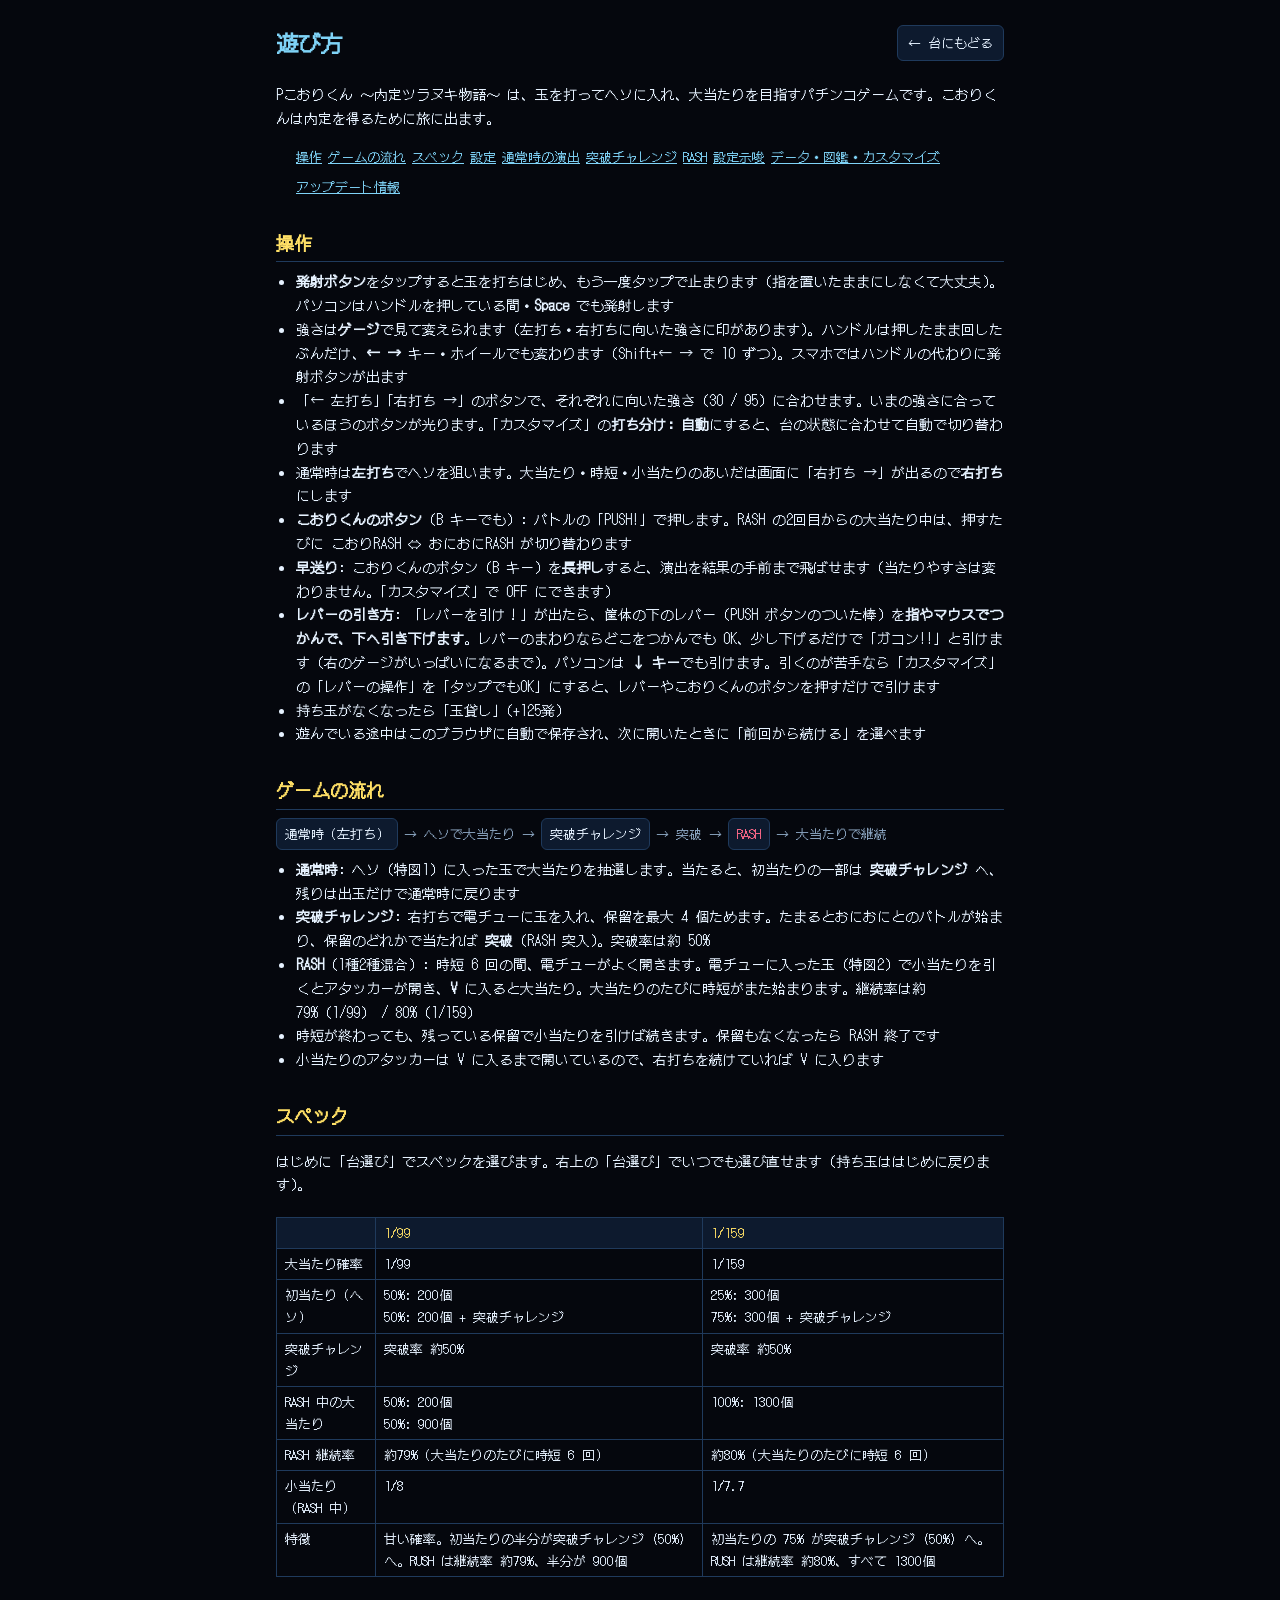
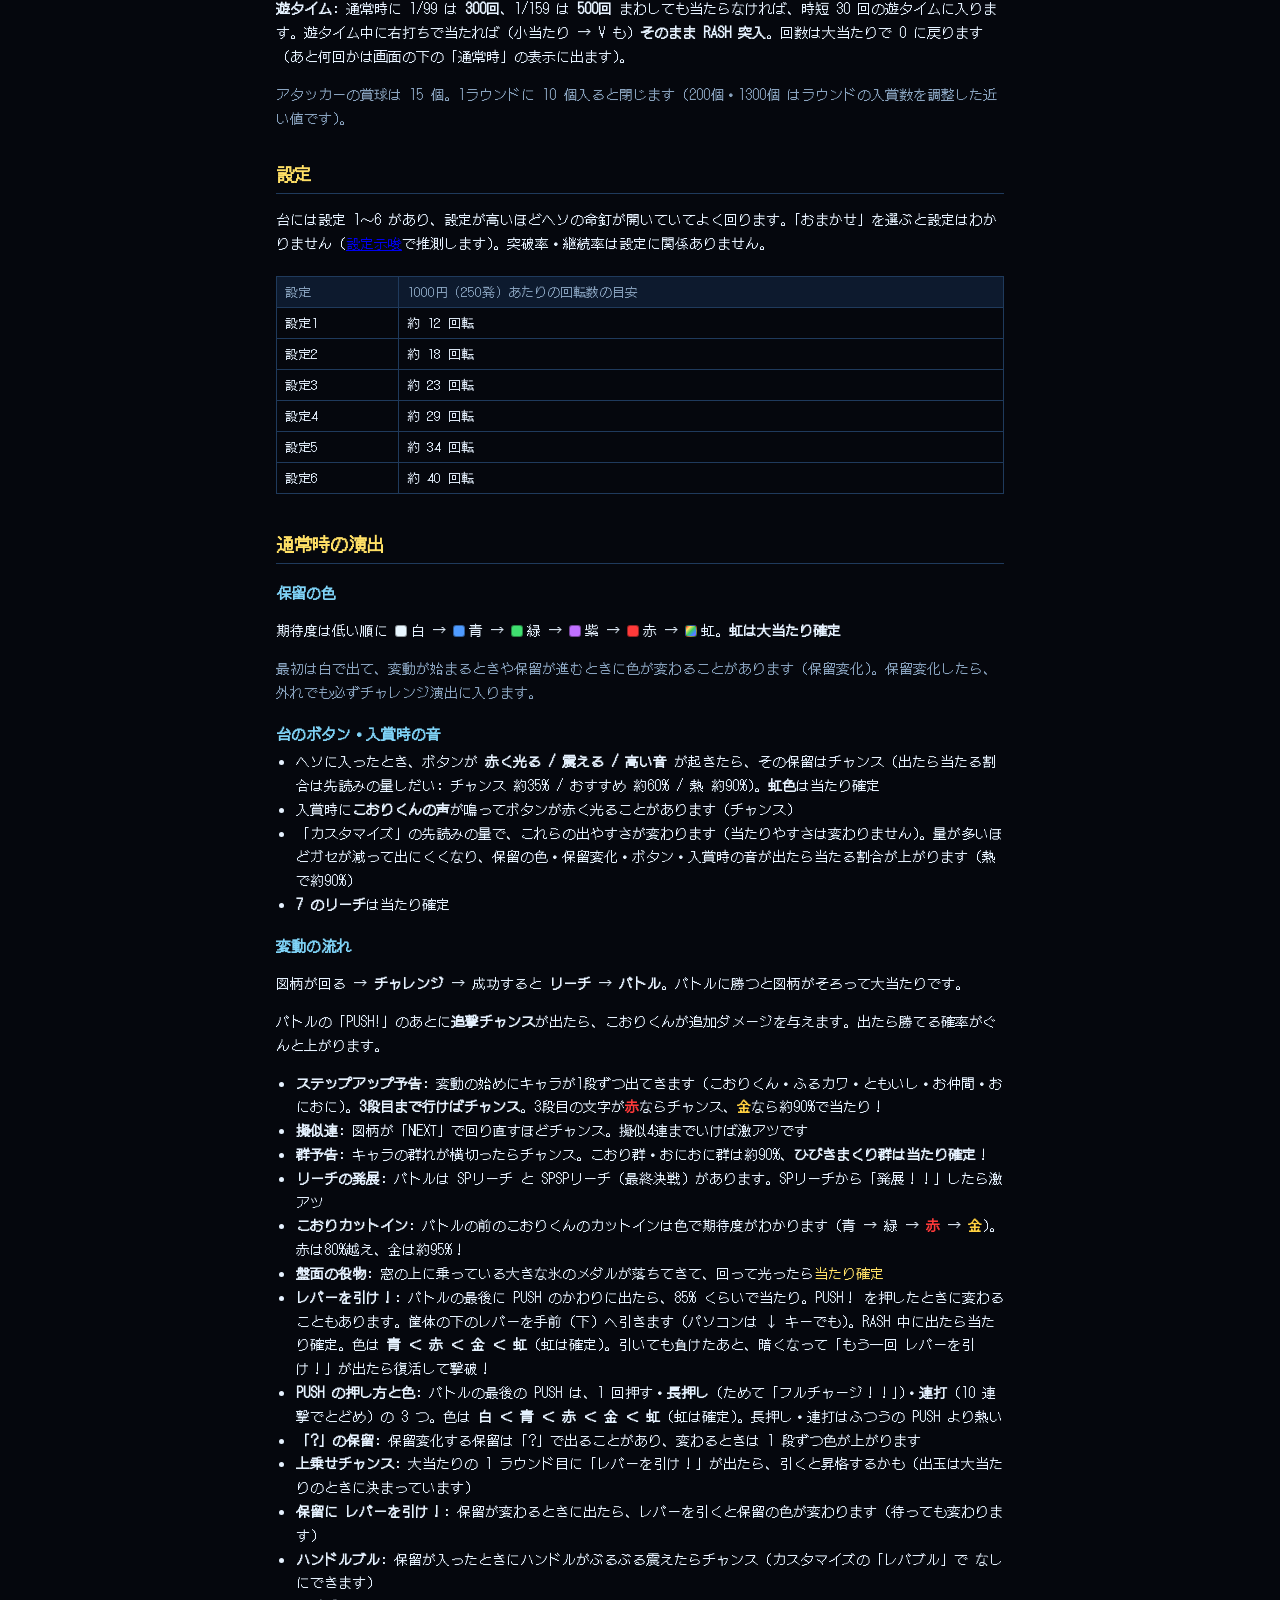
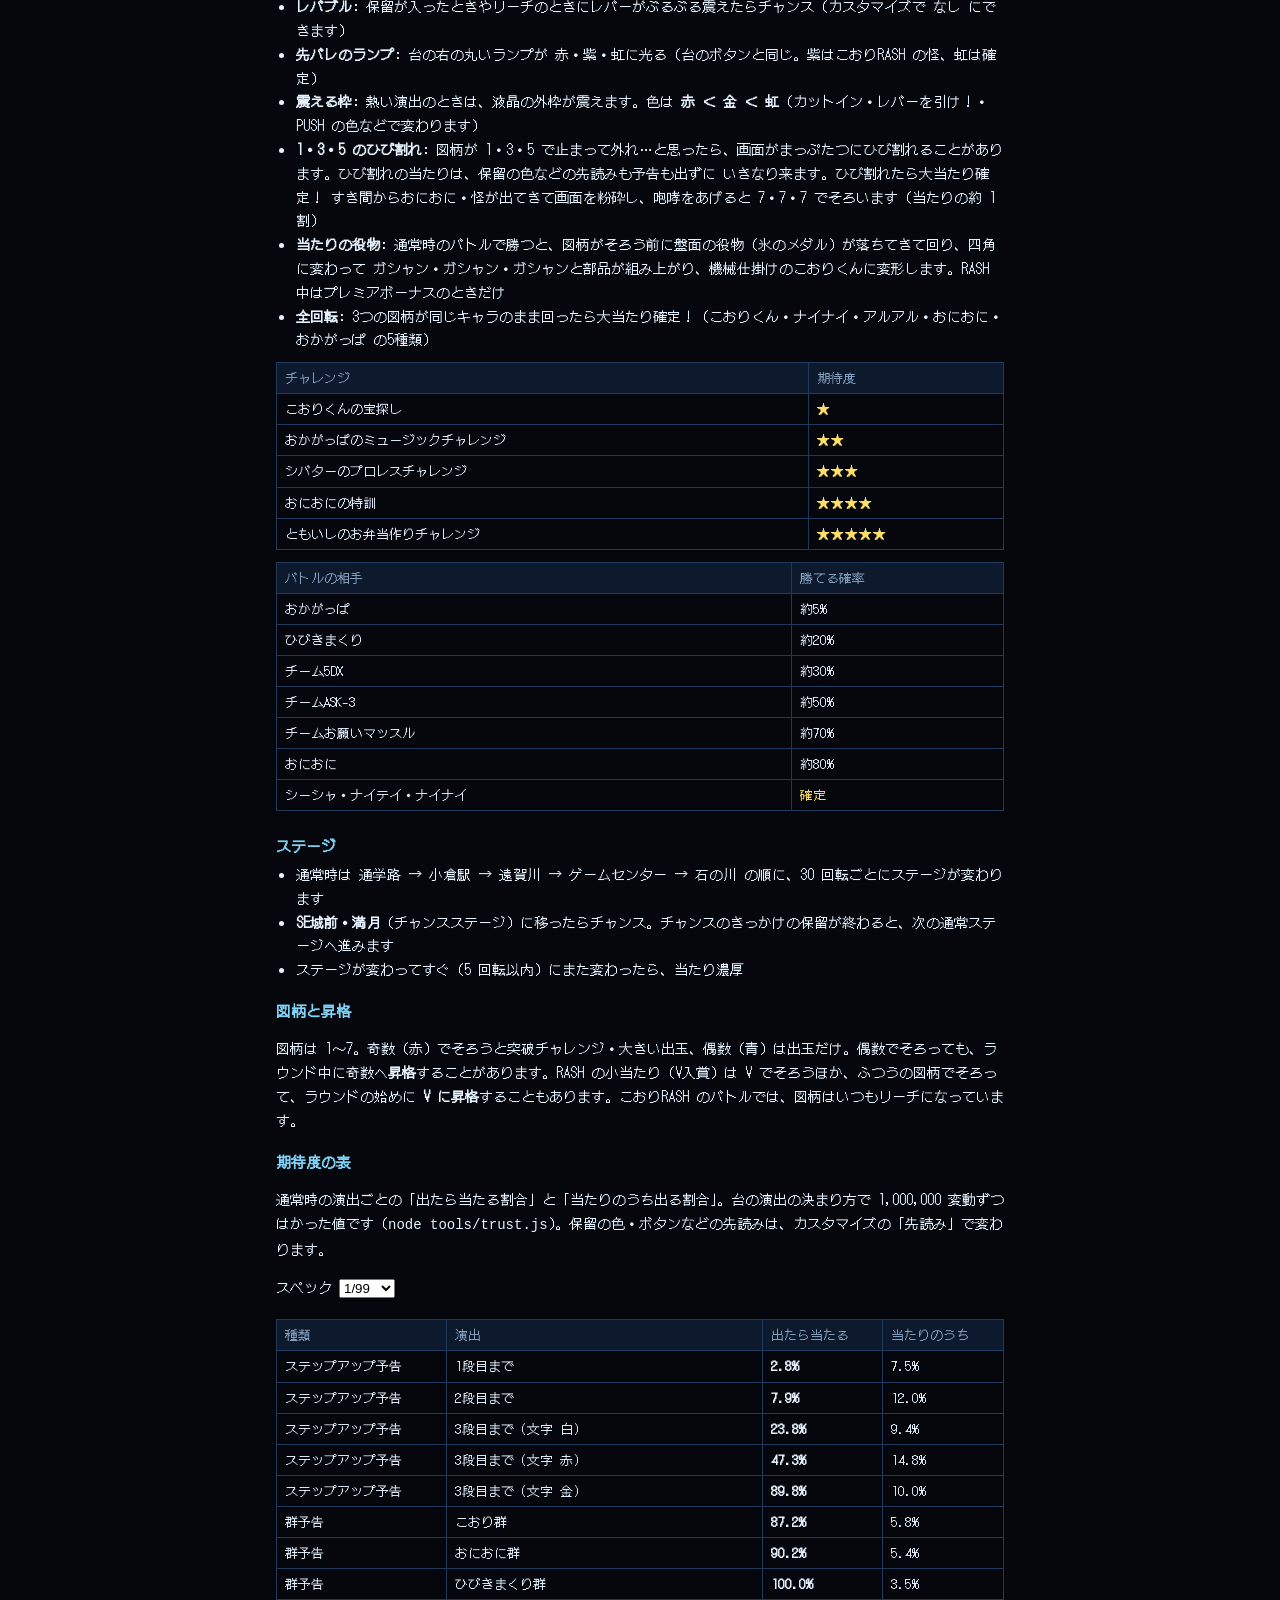
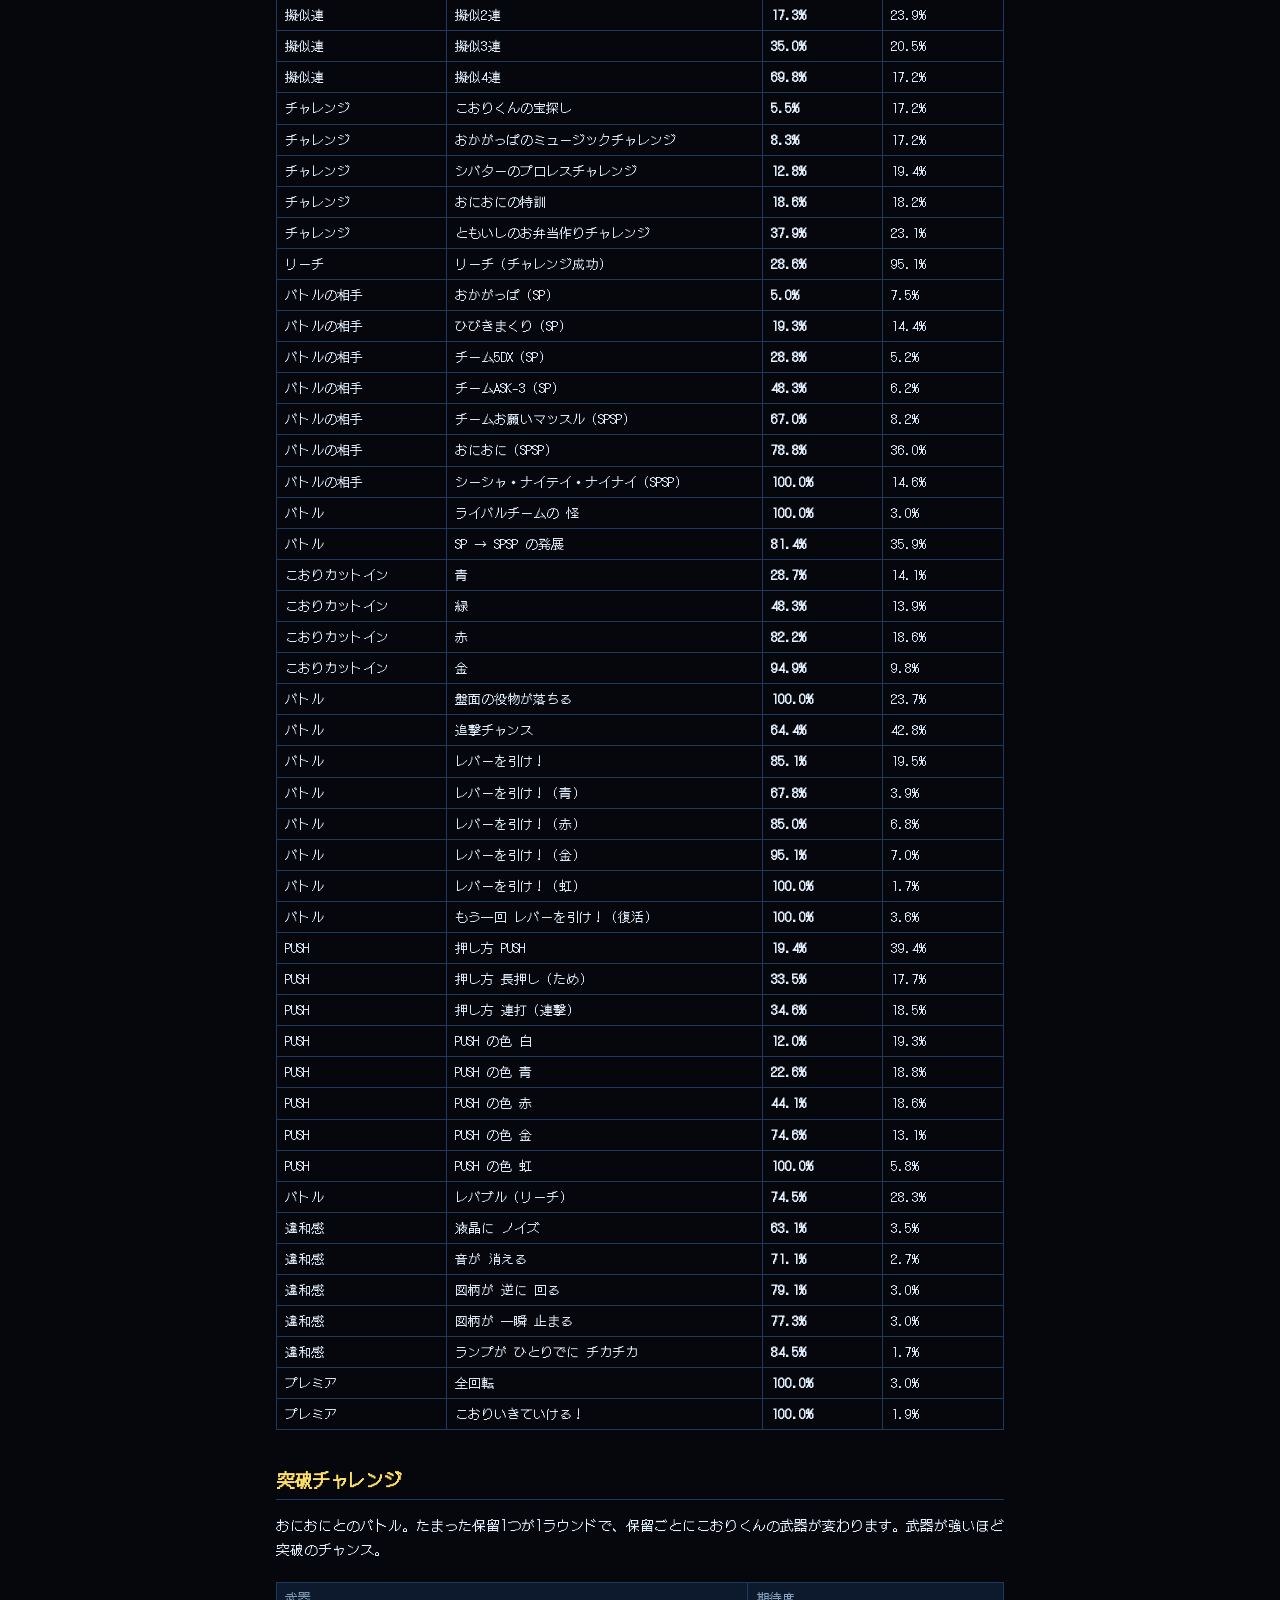
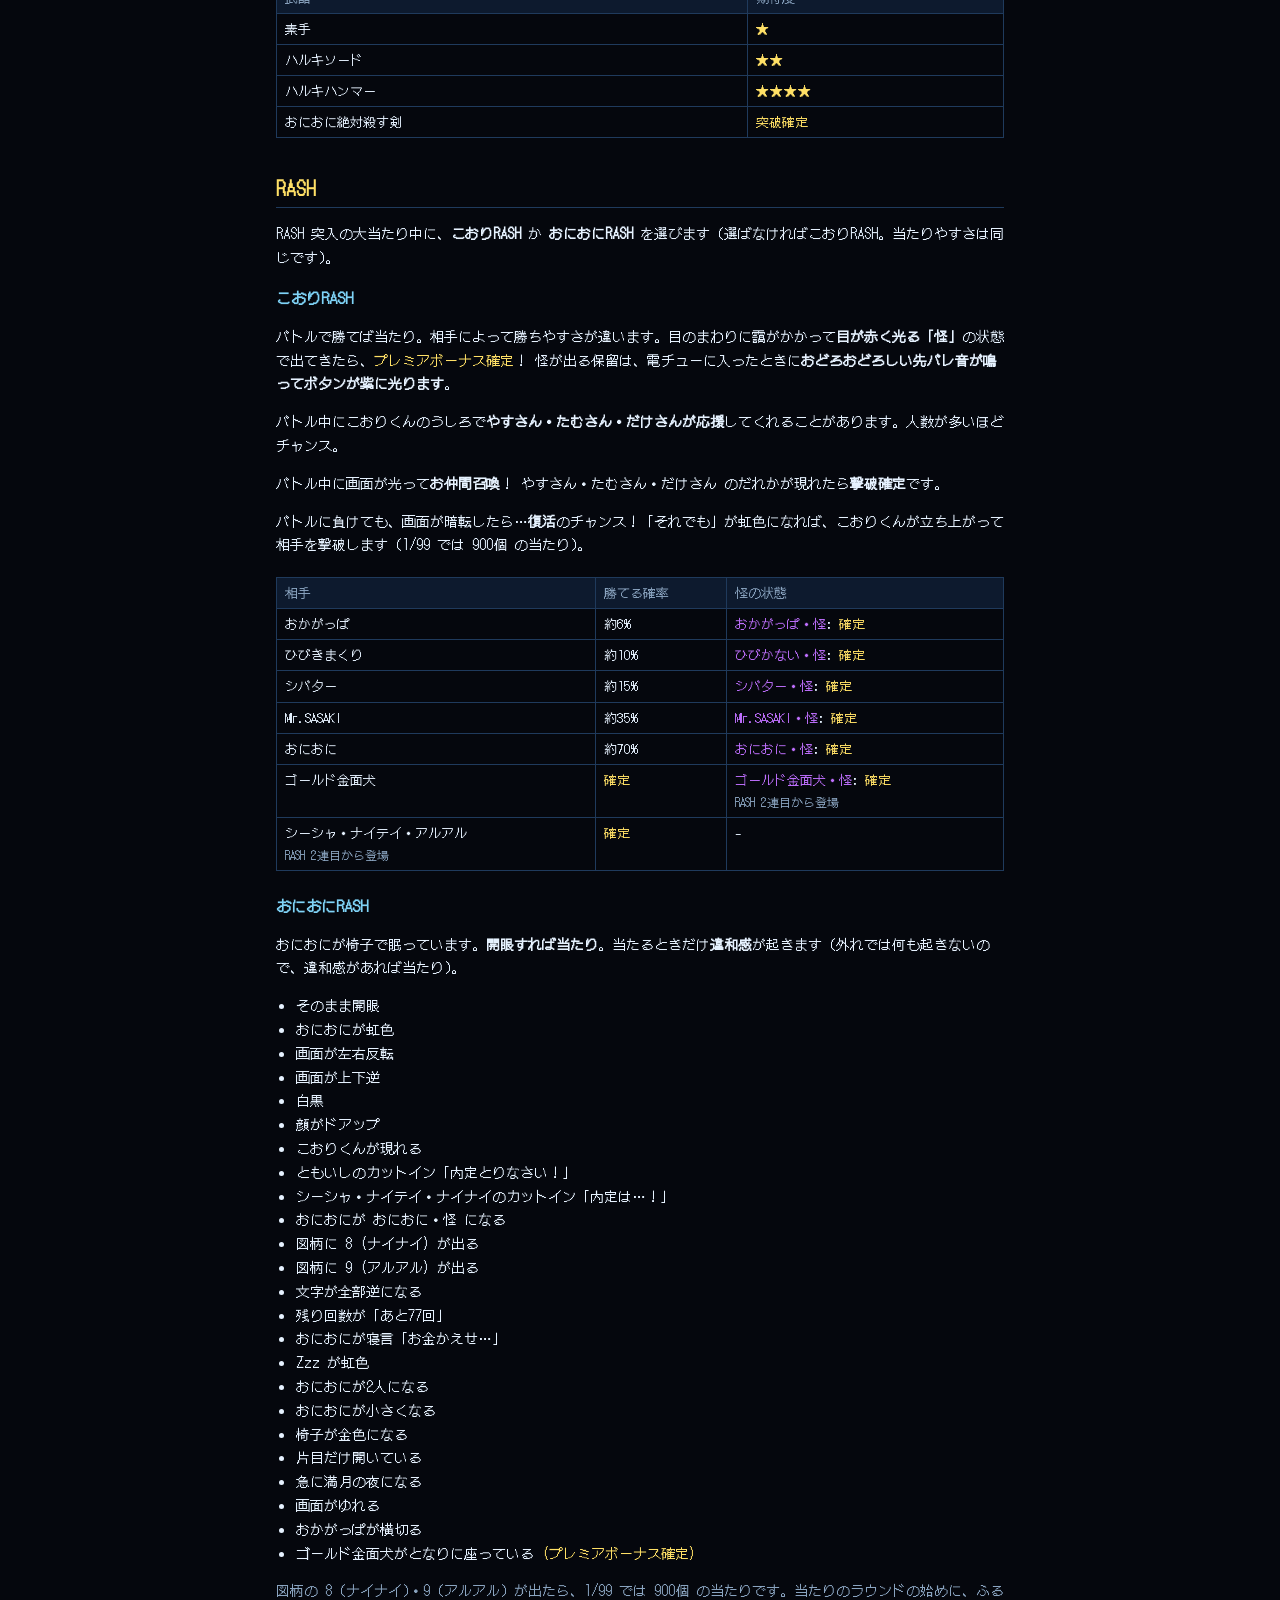
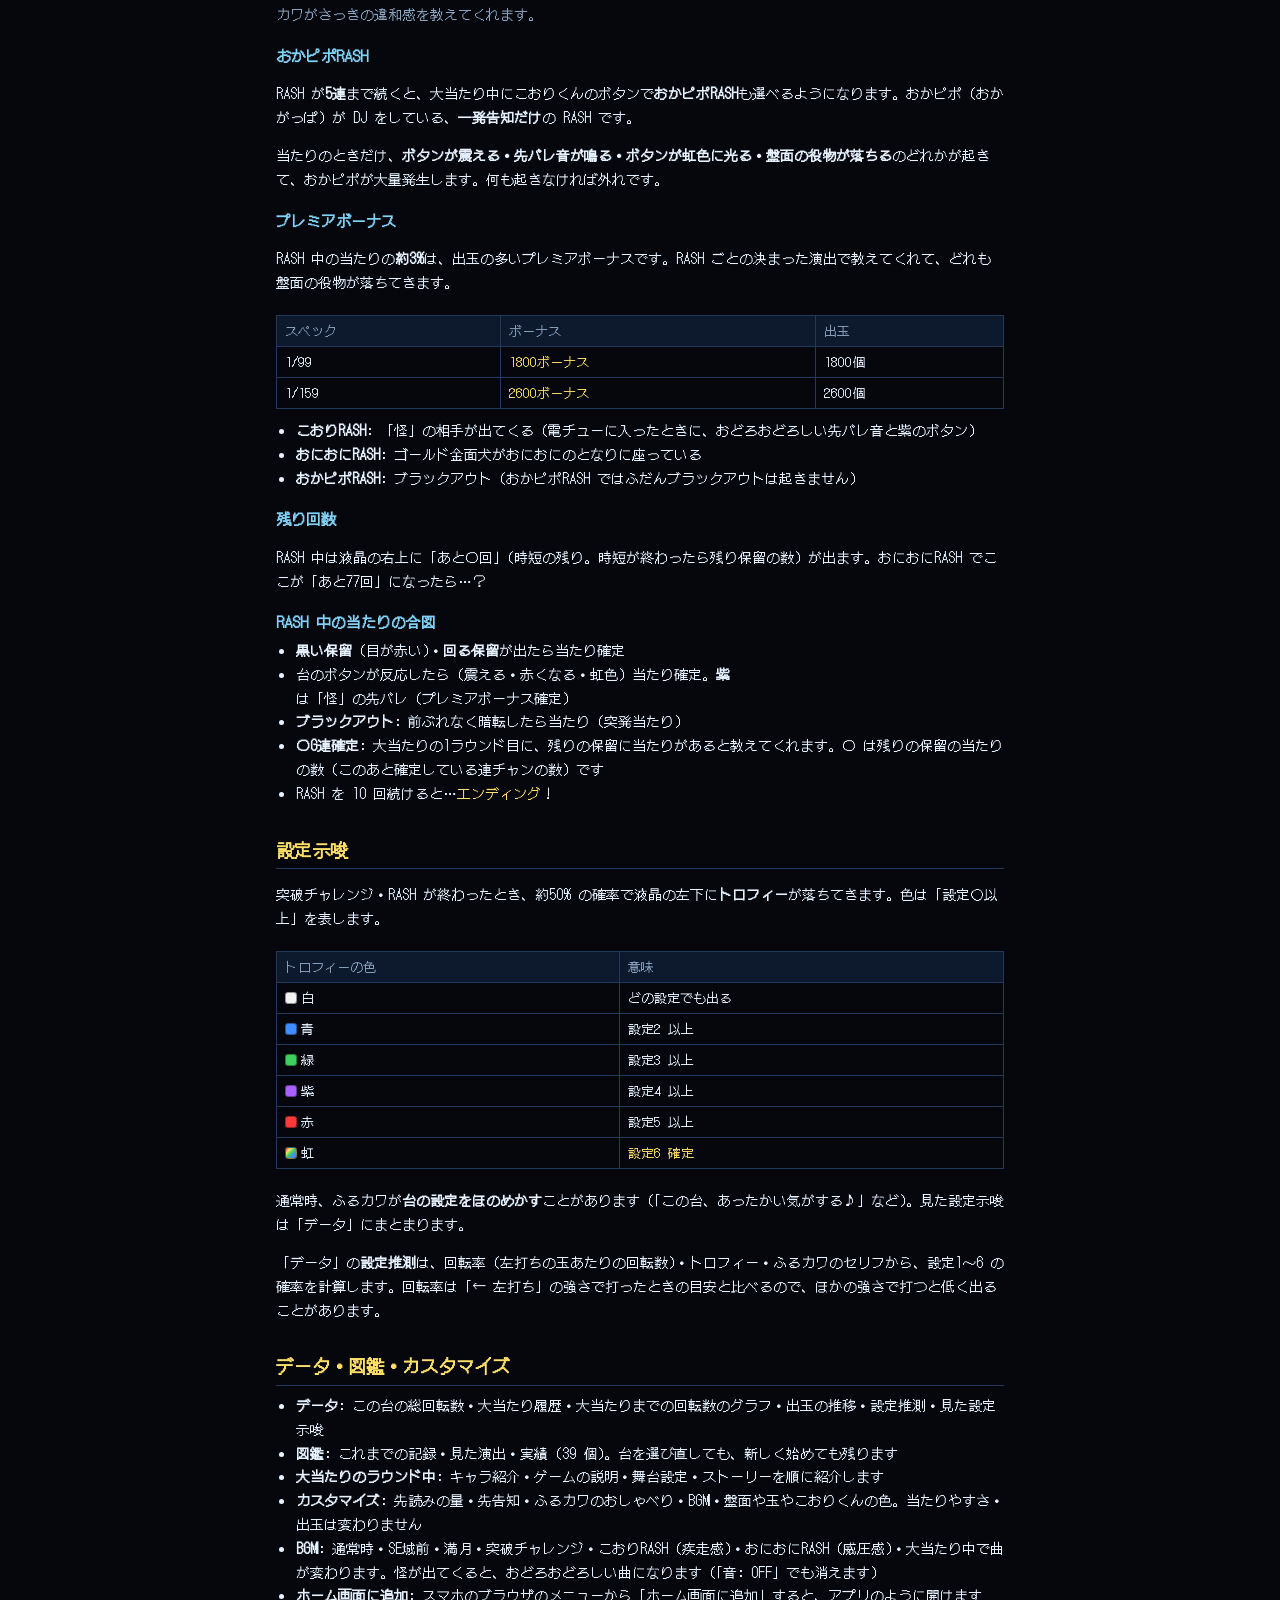
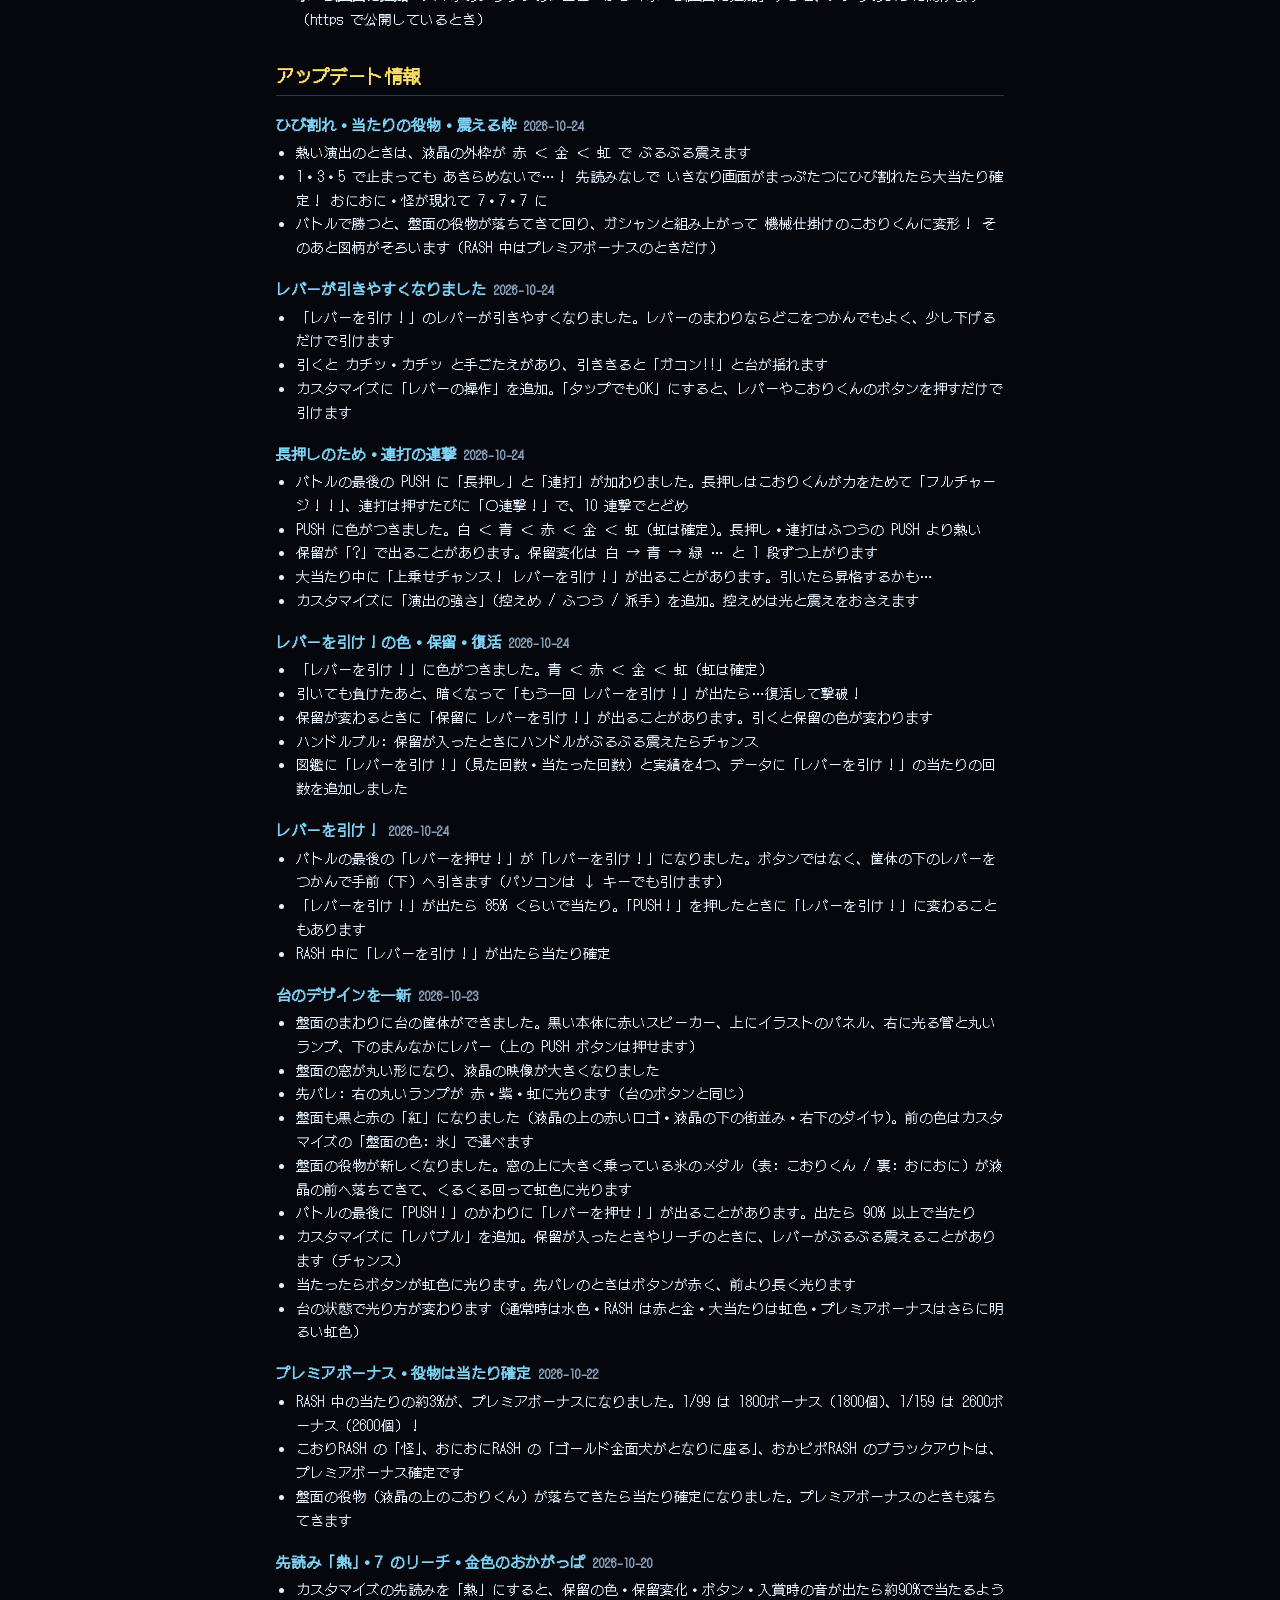
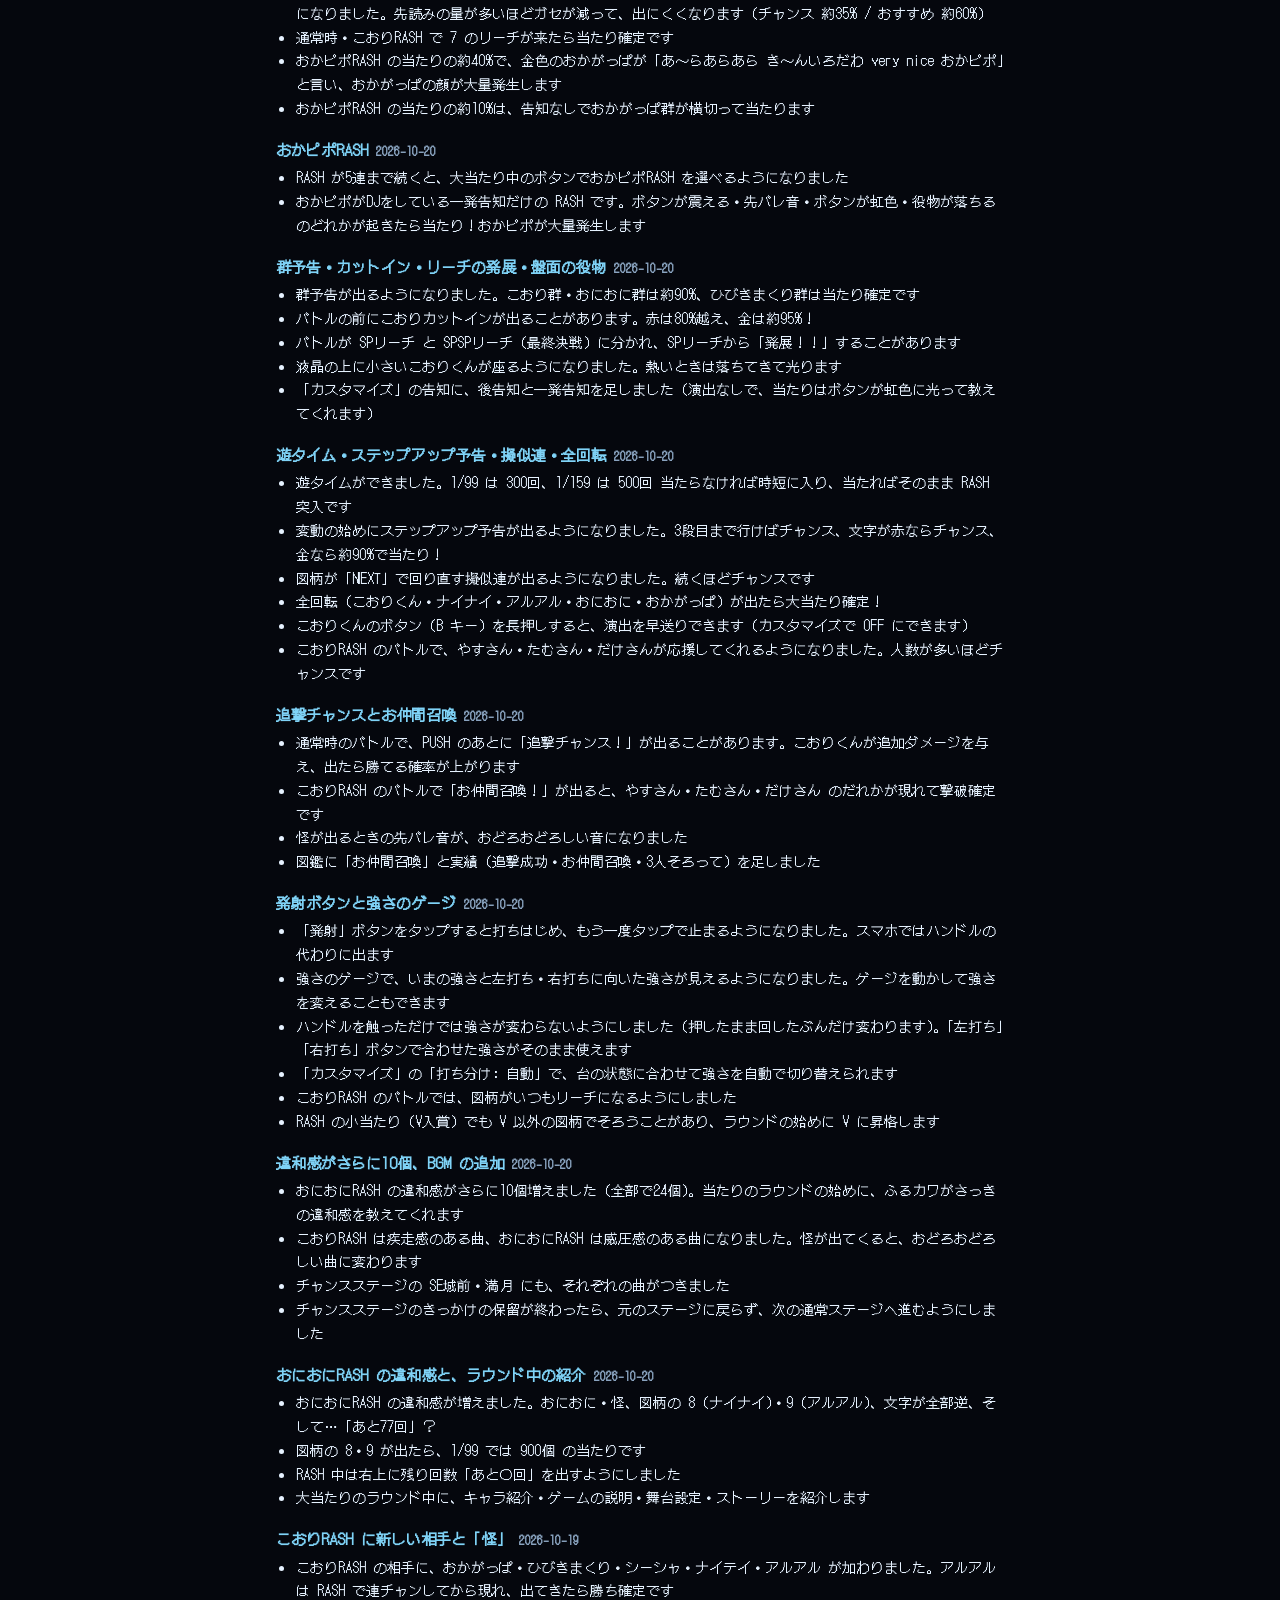
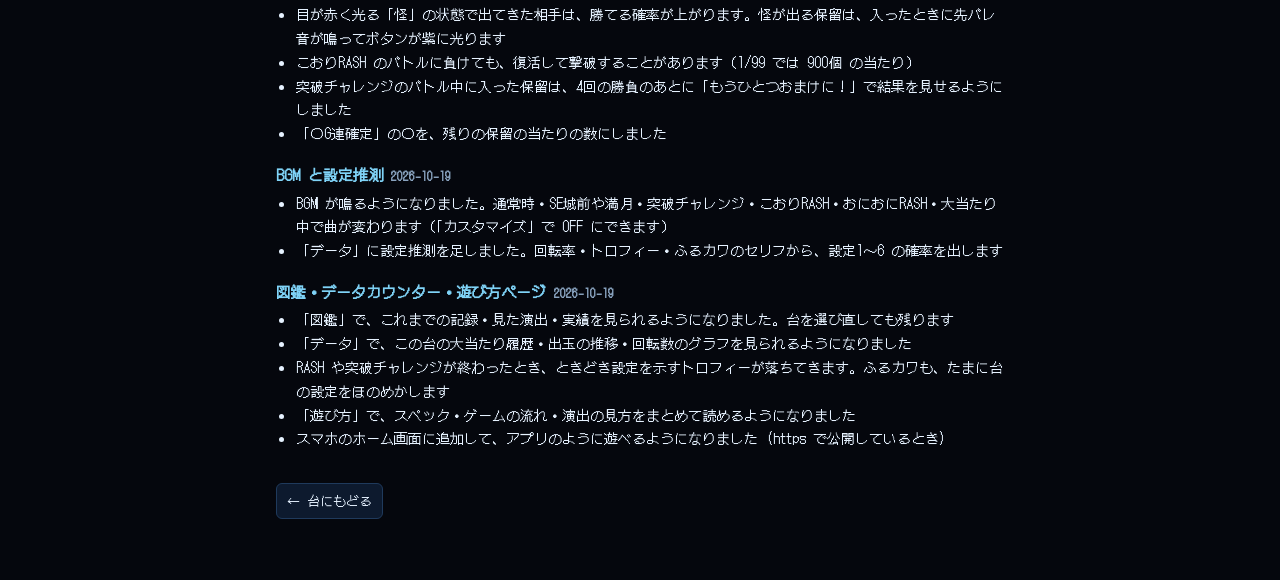
==== commit 6d1ca770: "当たりの役物を前の変形の流れに戻し、こおりくんを機械の役物らしい立体感に (厚みのかべ → 顔の部品がせり出す → 角金具と足が はまる) Co-Authored-By: Claude Opus 5." ====
--- a/howto.html
+++ b/howto.html
@@ -133,7 +133,7 @@
             <li><b>先バレのランプ</b>: 台の右の丸いランプが 赤・紫・虹に光る（台のボタンと同じ。紫はこおりRASH の怪、虹は確定）</li>
             <li><b>震える枠</b>: 熱い演出のときは、液晶の外枠が震えます。色は <b>赤 ＜ 金 ＜ 虹</b>（カットイン・レバーを引け！・PUSH の色などで変わります）</li>
             <li><b>1・3・5 のひび割れ</b>: 図柄が 1・3・5 で止まって外れ…と思ったら、画面がまっぷたつにひび割れることがあります。ひび割れの当たりは、保留の色などの先読みも予告も出ずに いきなり来ます。ひび割れたら大当たり確定！ すき間からおにおに・怪が出てきて画面を粉砕し、咆哮をあげると 7・7・7 でそろいます（当たりの約 1 割）</li>
-            <li><b>当たりの役物</b>: 通常時のバトルで勝つと、図柄がそろう前に盤面の役物（氷のメダル）がアームで落ちてきてカクカク回り、わくが開いて押し出され、立体のこおりくんに変形します。RASH 中はプレミアボーナスのときだけ</li>
+            <li><b>当たりの役物</b>: 通常時のバトルで勝つと、図柄がそろう前に盤面の役物（氷のメダル）が落ちてきて回り、四角に変わって ガシャン・ガシャン・ガシャンと部品が組み上がり、機械仕掛けのこおりくんに変形します。RASH 中はプレミアボーナスのときだけ</li>
             <li><b>全回転</b>: 3つの図柄が同じキャラのまま回ったら大当たり確定！（こおりくん・ナイナイ・アルアル・おにおに・おかがっぱ の5種類）</li>
         </ul>
         <div class="table-wrap"><table id="challenge-table"></table></div>
@@ -212,8 +212,8 @@
         <p style="margin-top: 32px;"><a href="index.html" class="small-button link-button">← 台にもどる</a></p>
     </main>
 
-    <script src="js/config.js?v=877257b9"></script>
-    <script src="js/updates.js?v=44e7bd98"></script>
+    <script src="js/config.js?v=414dc45e"></script>
+    <script src="js/updates.js?v=43709a1f"></script>
     <script src="js/trust-table.js?v=4152bf38"></script>
     <script>
         (() => {
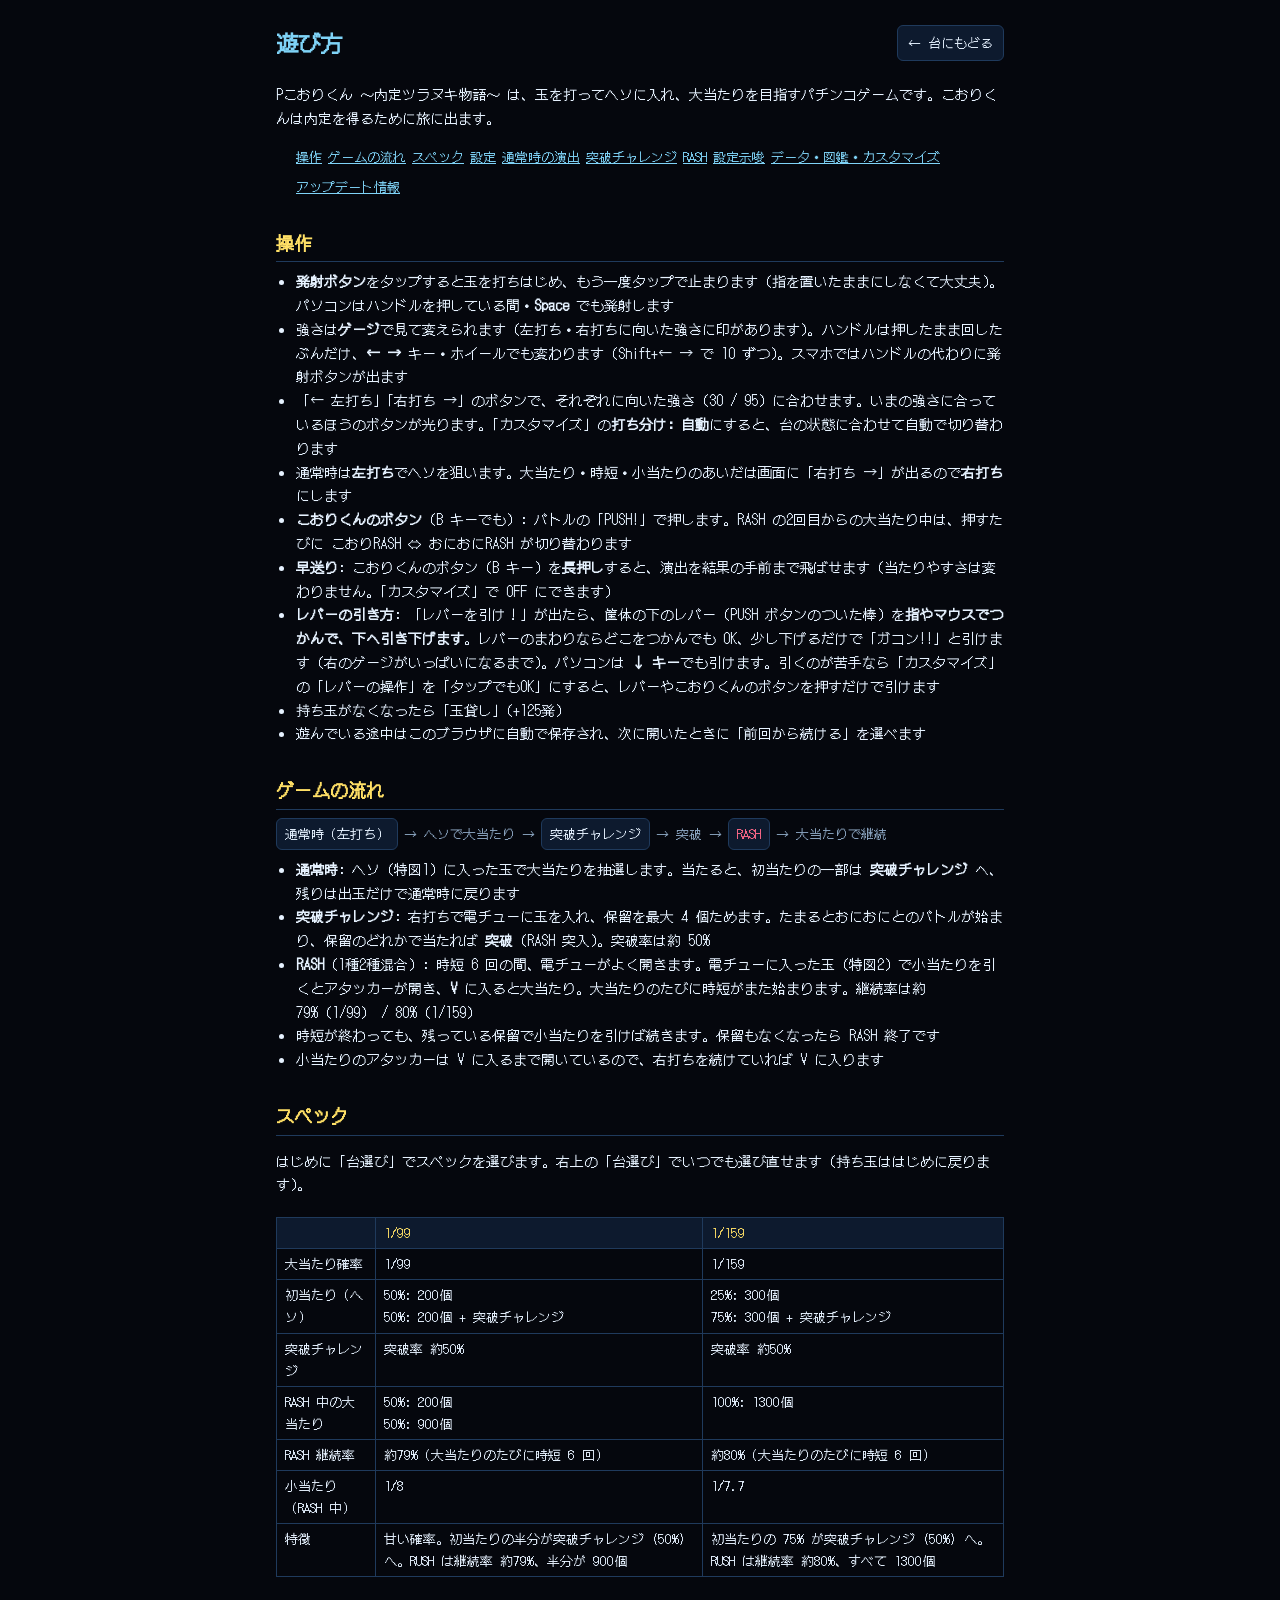
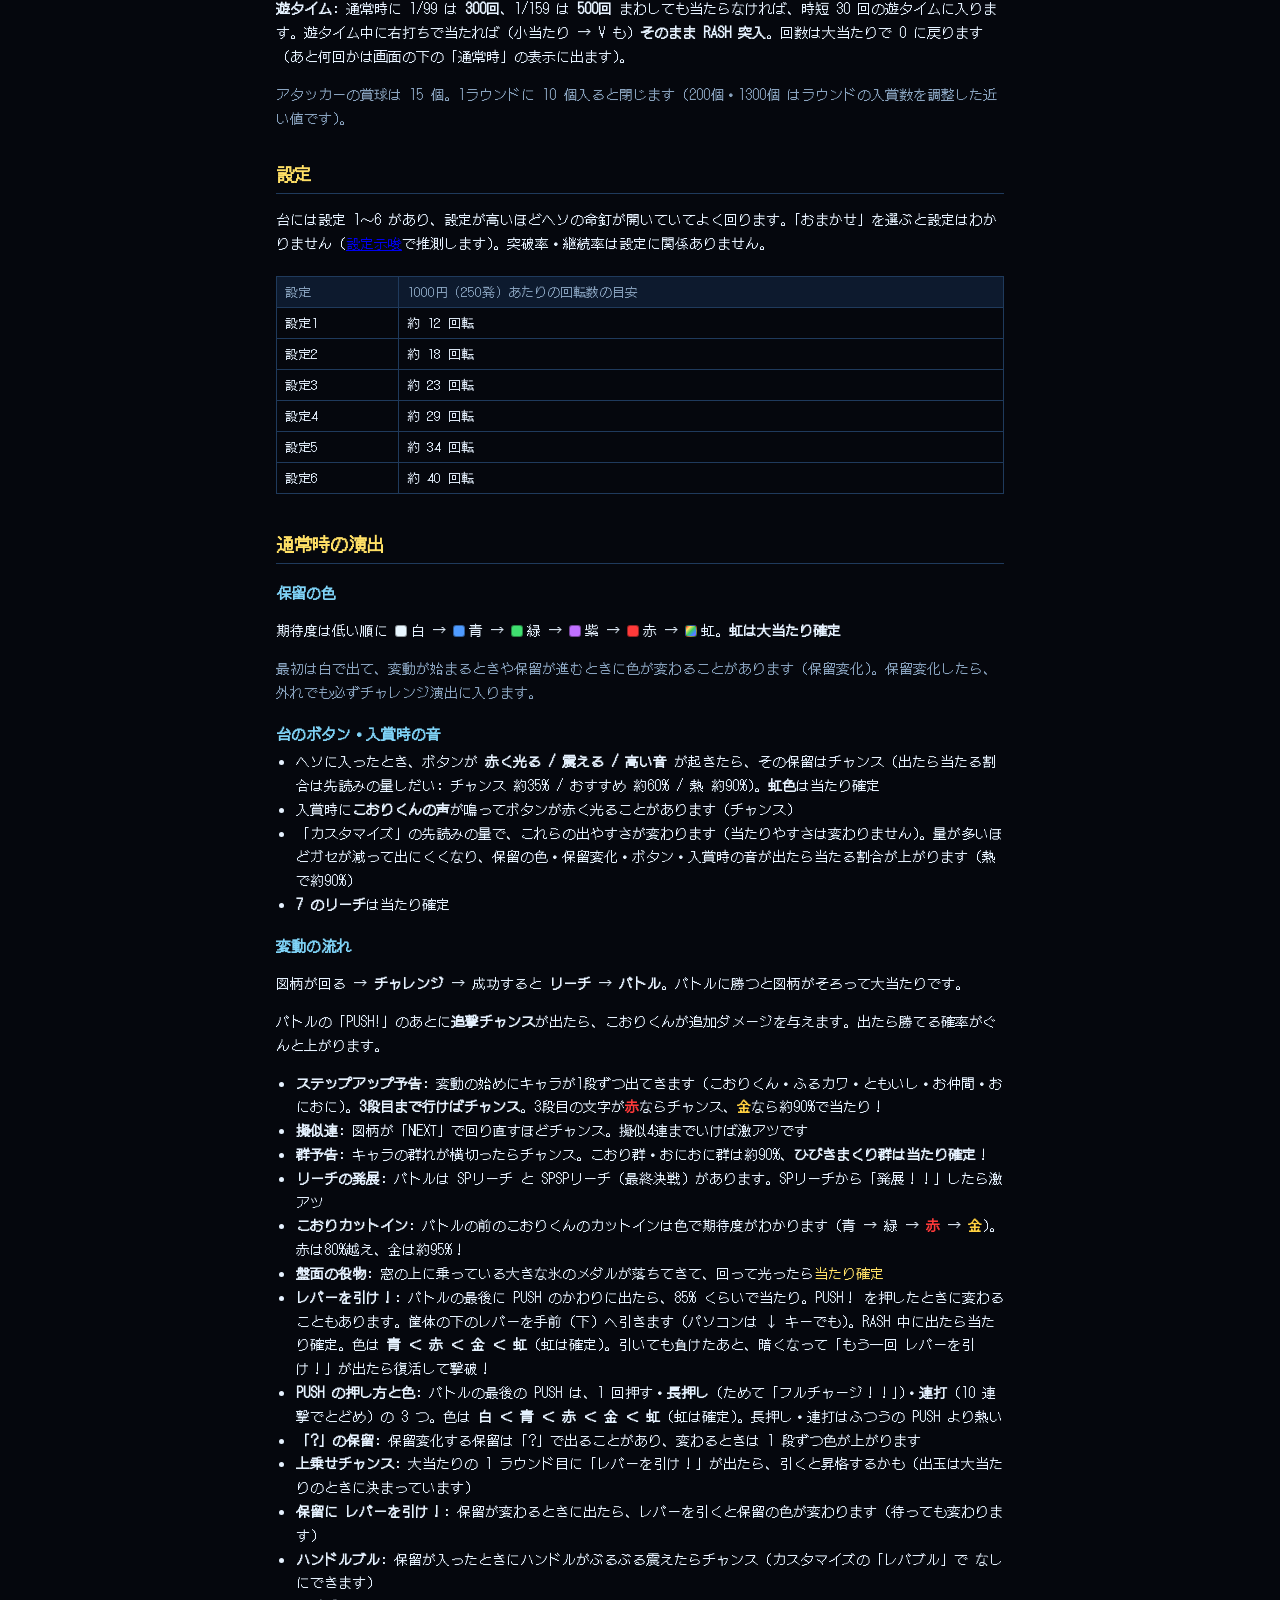
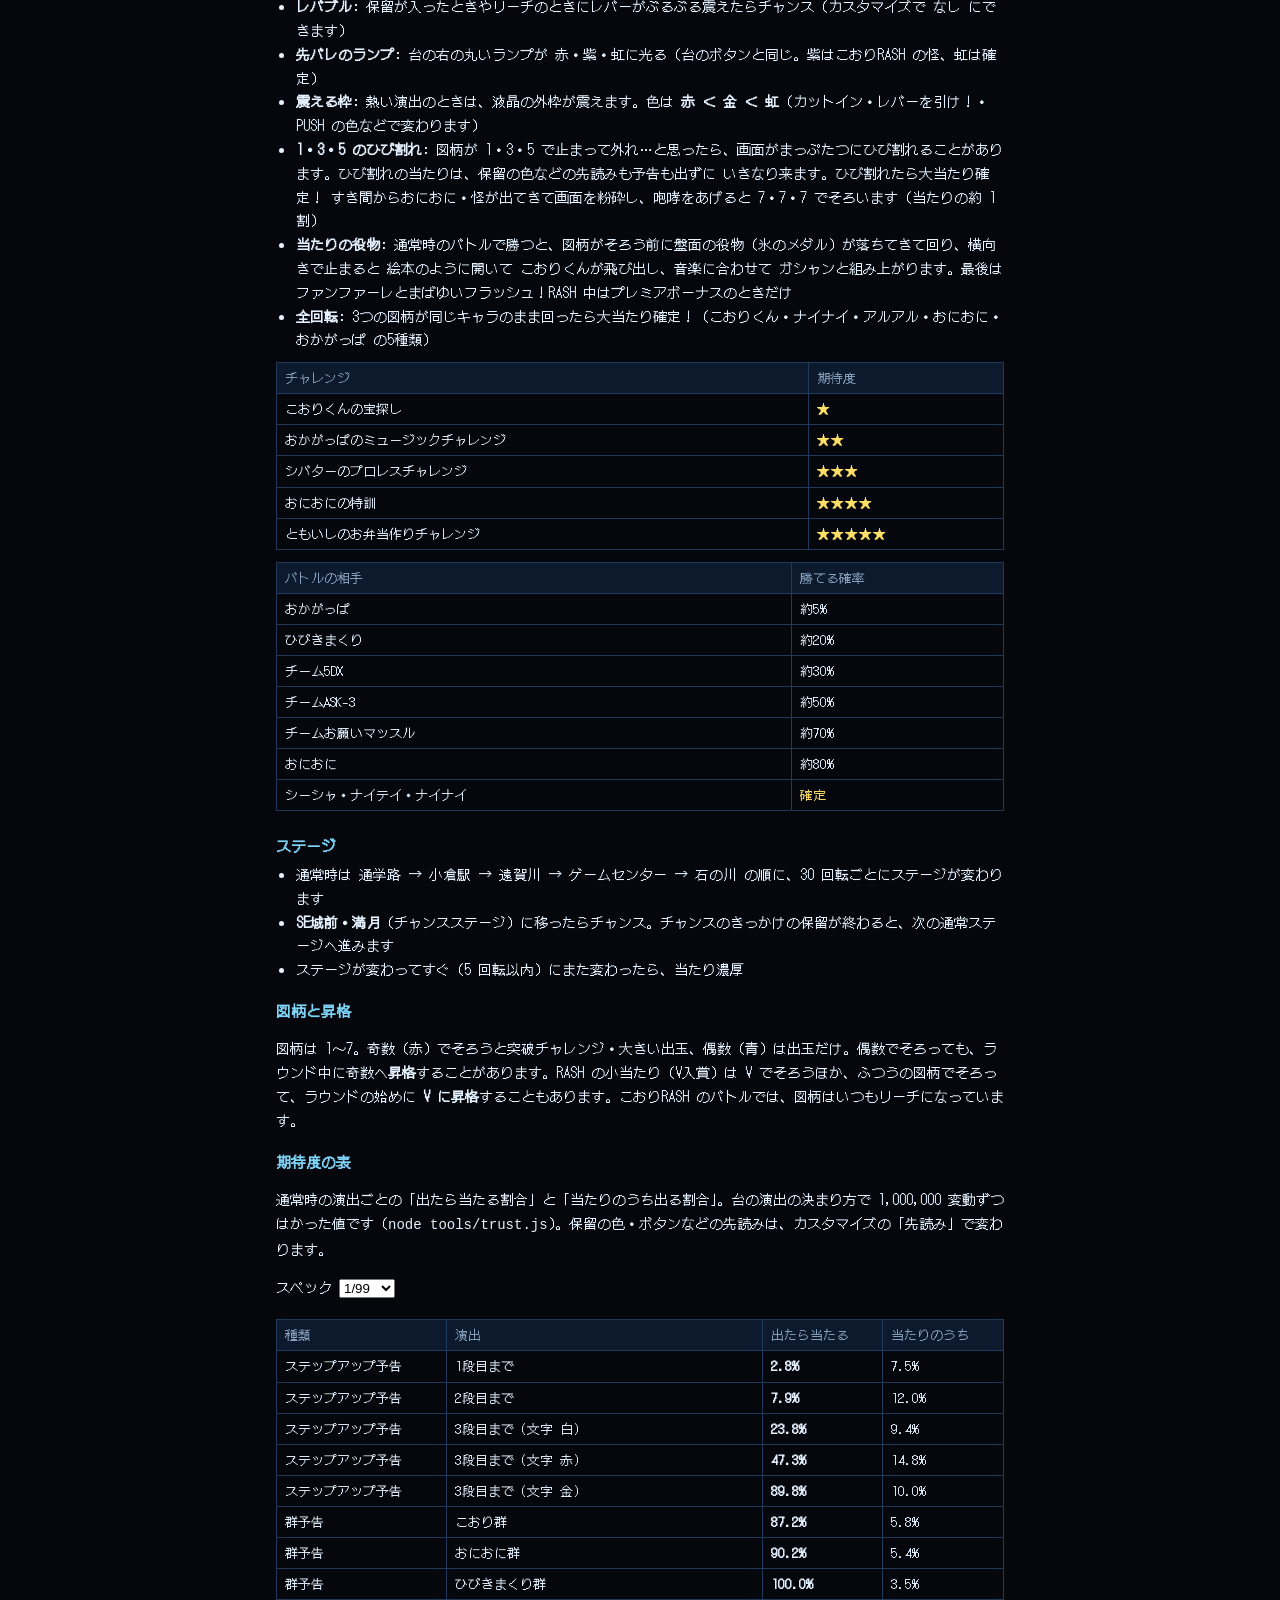
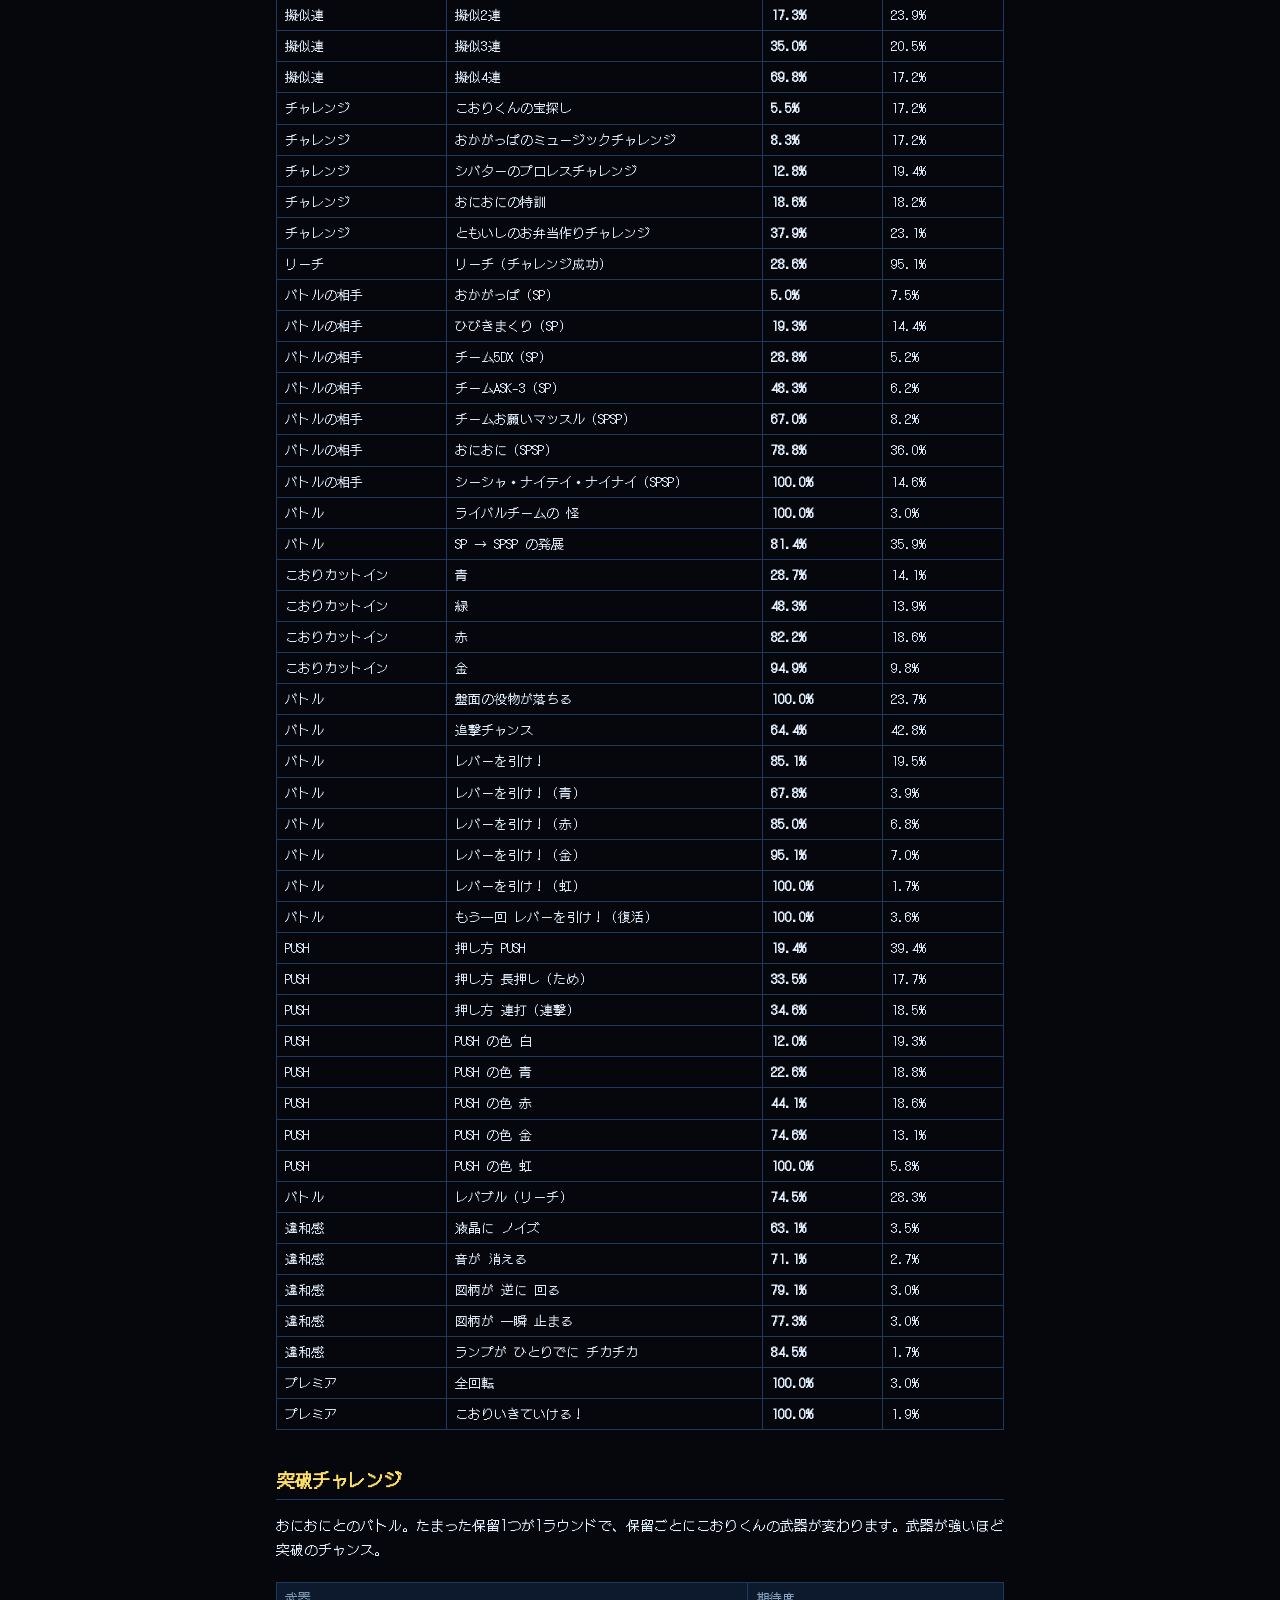
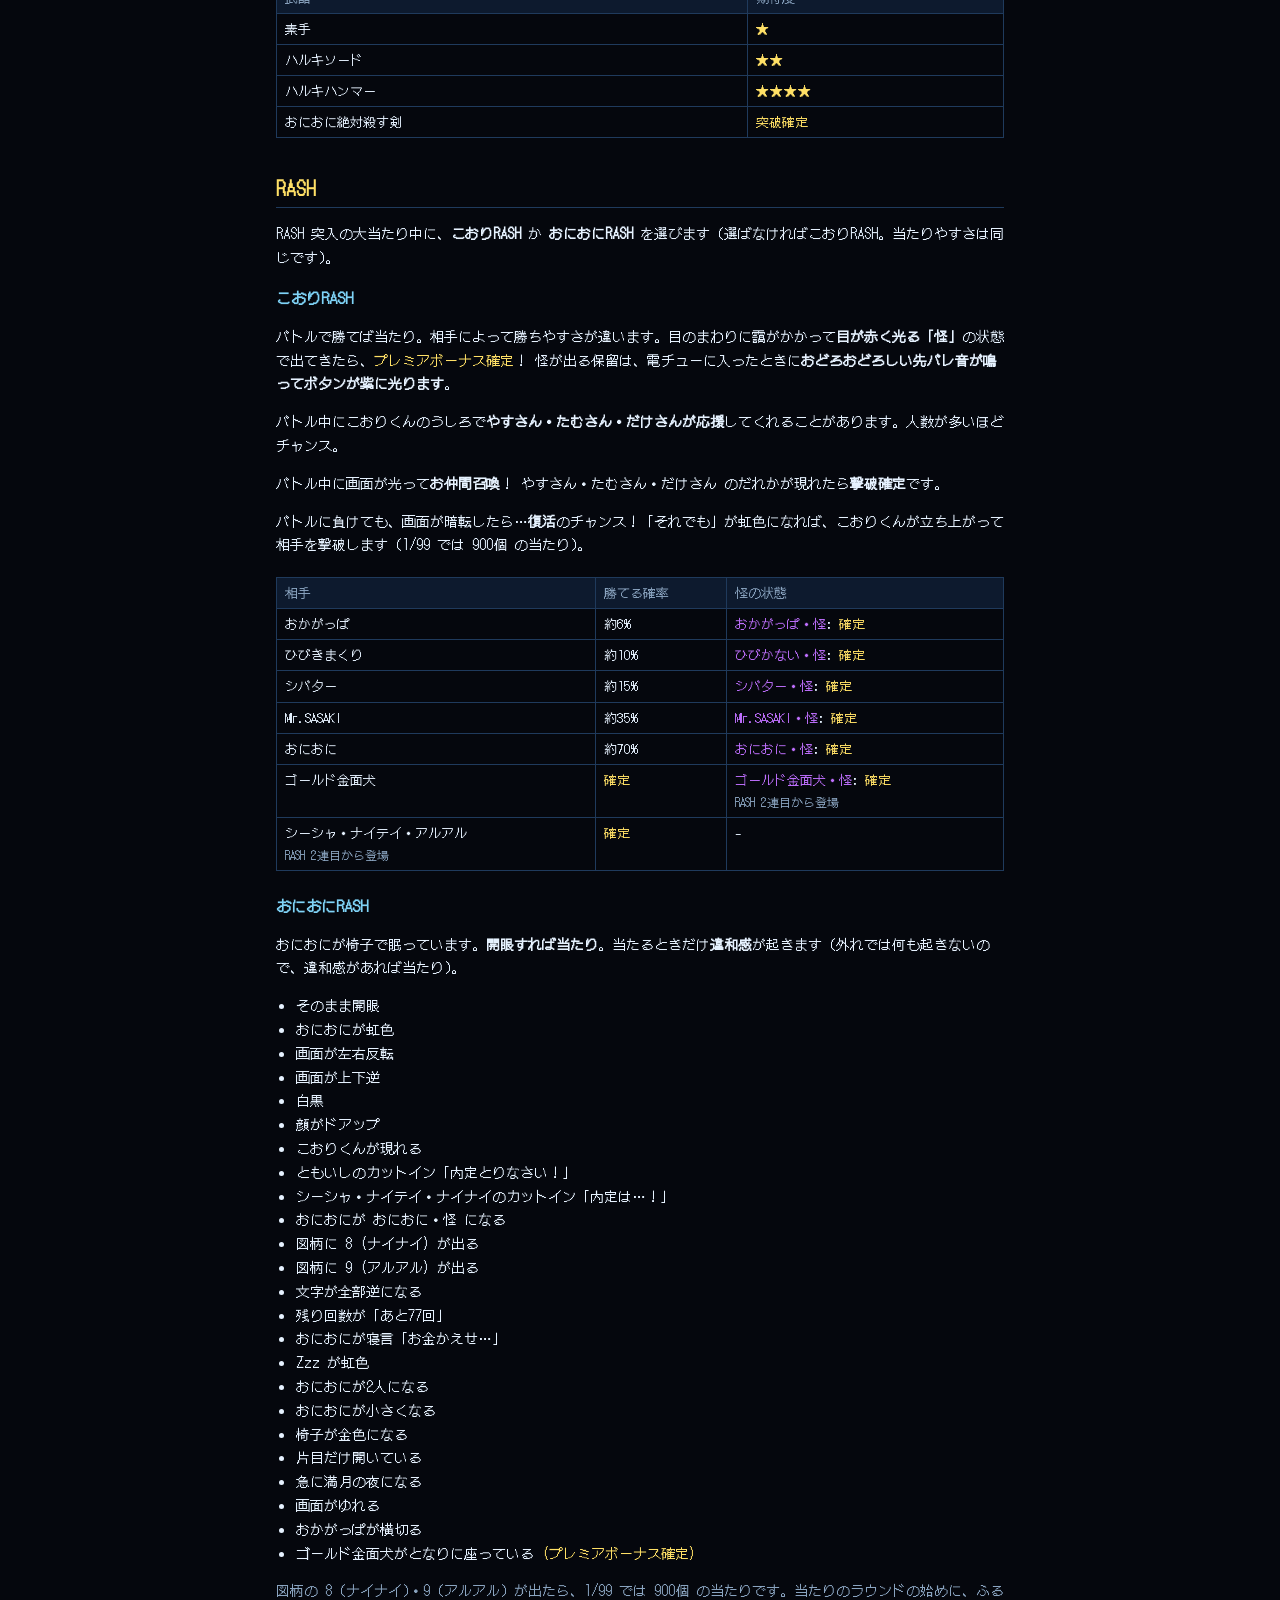
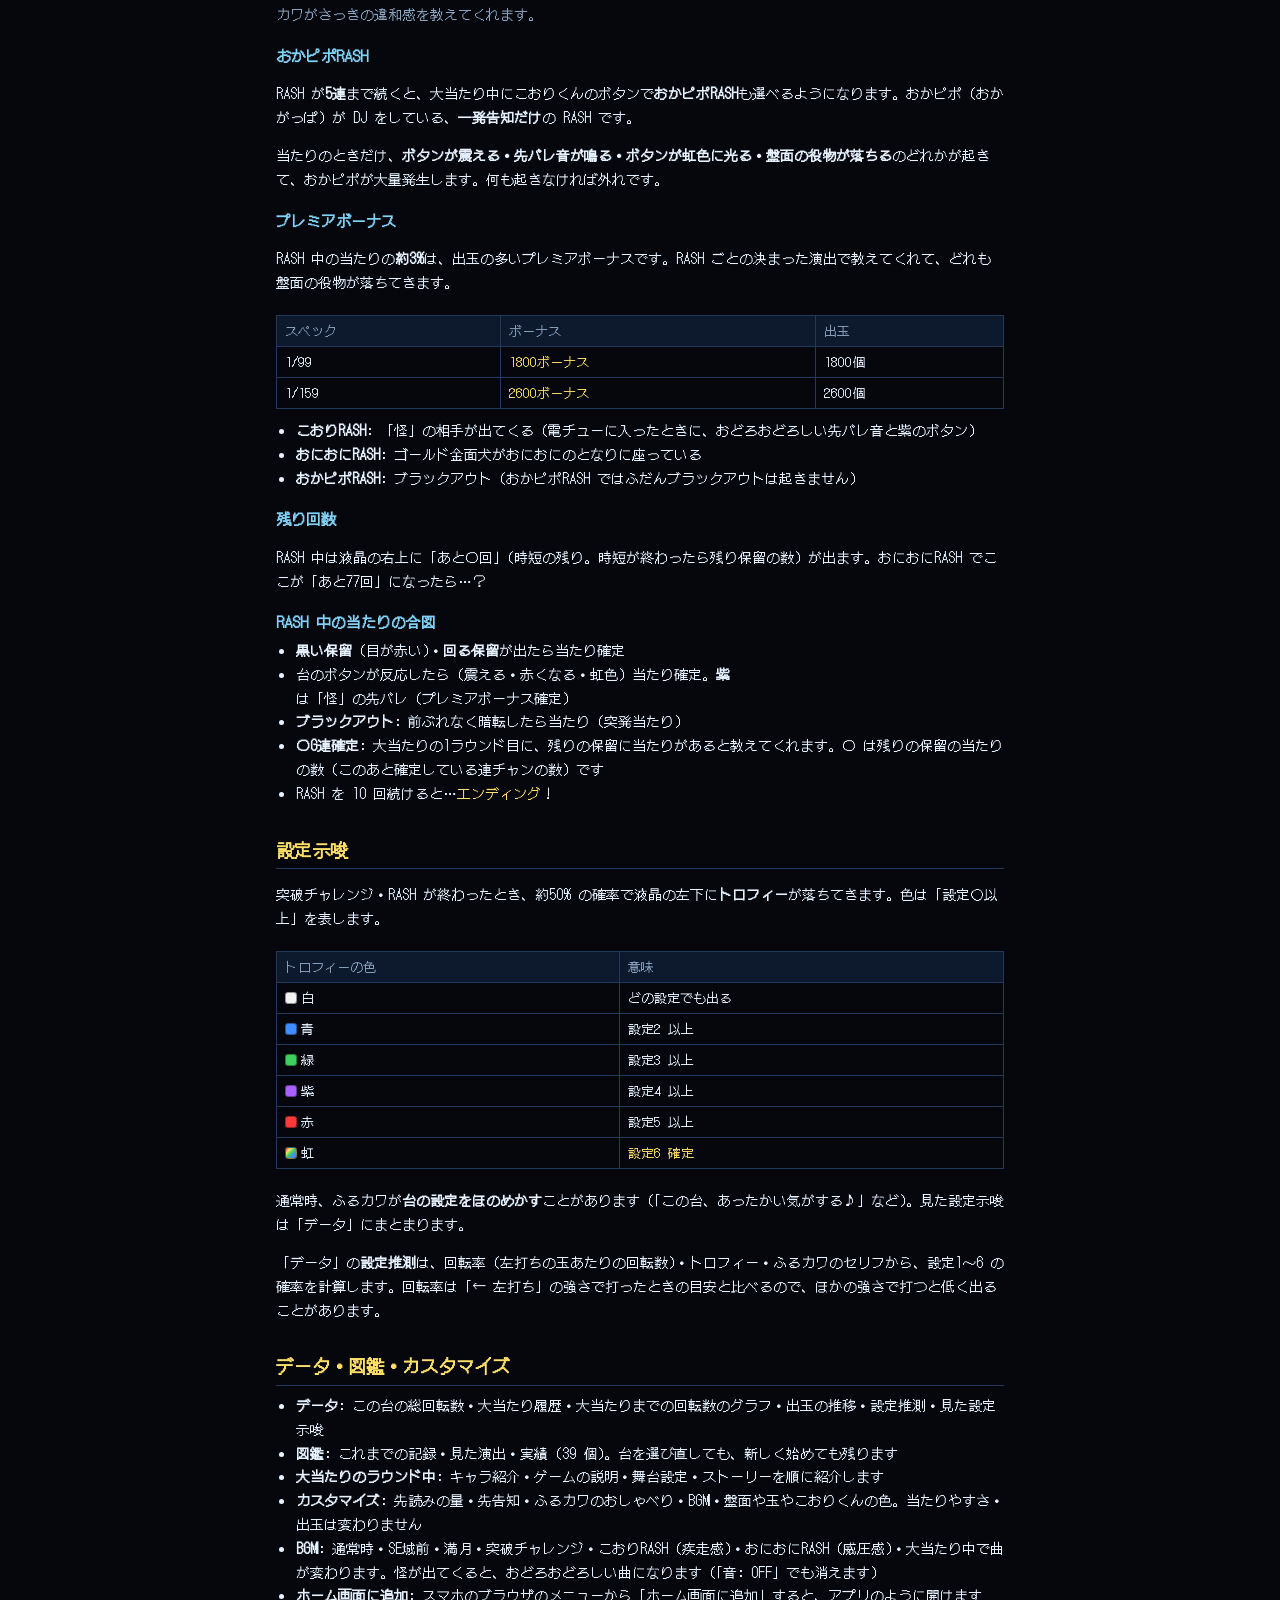
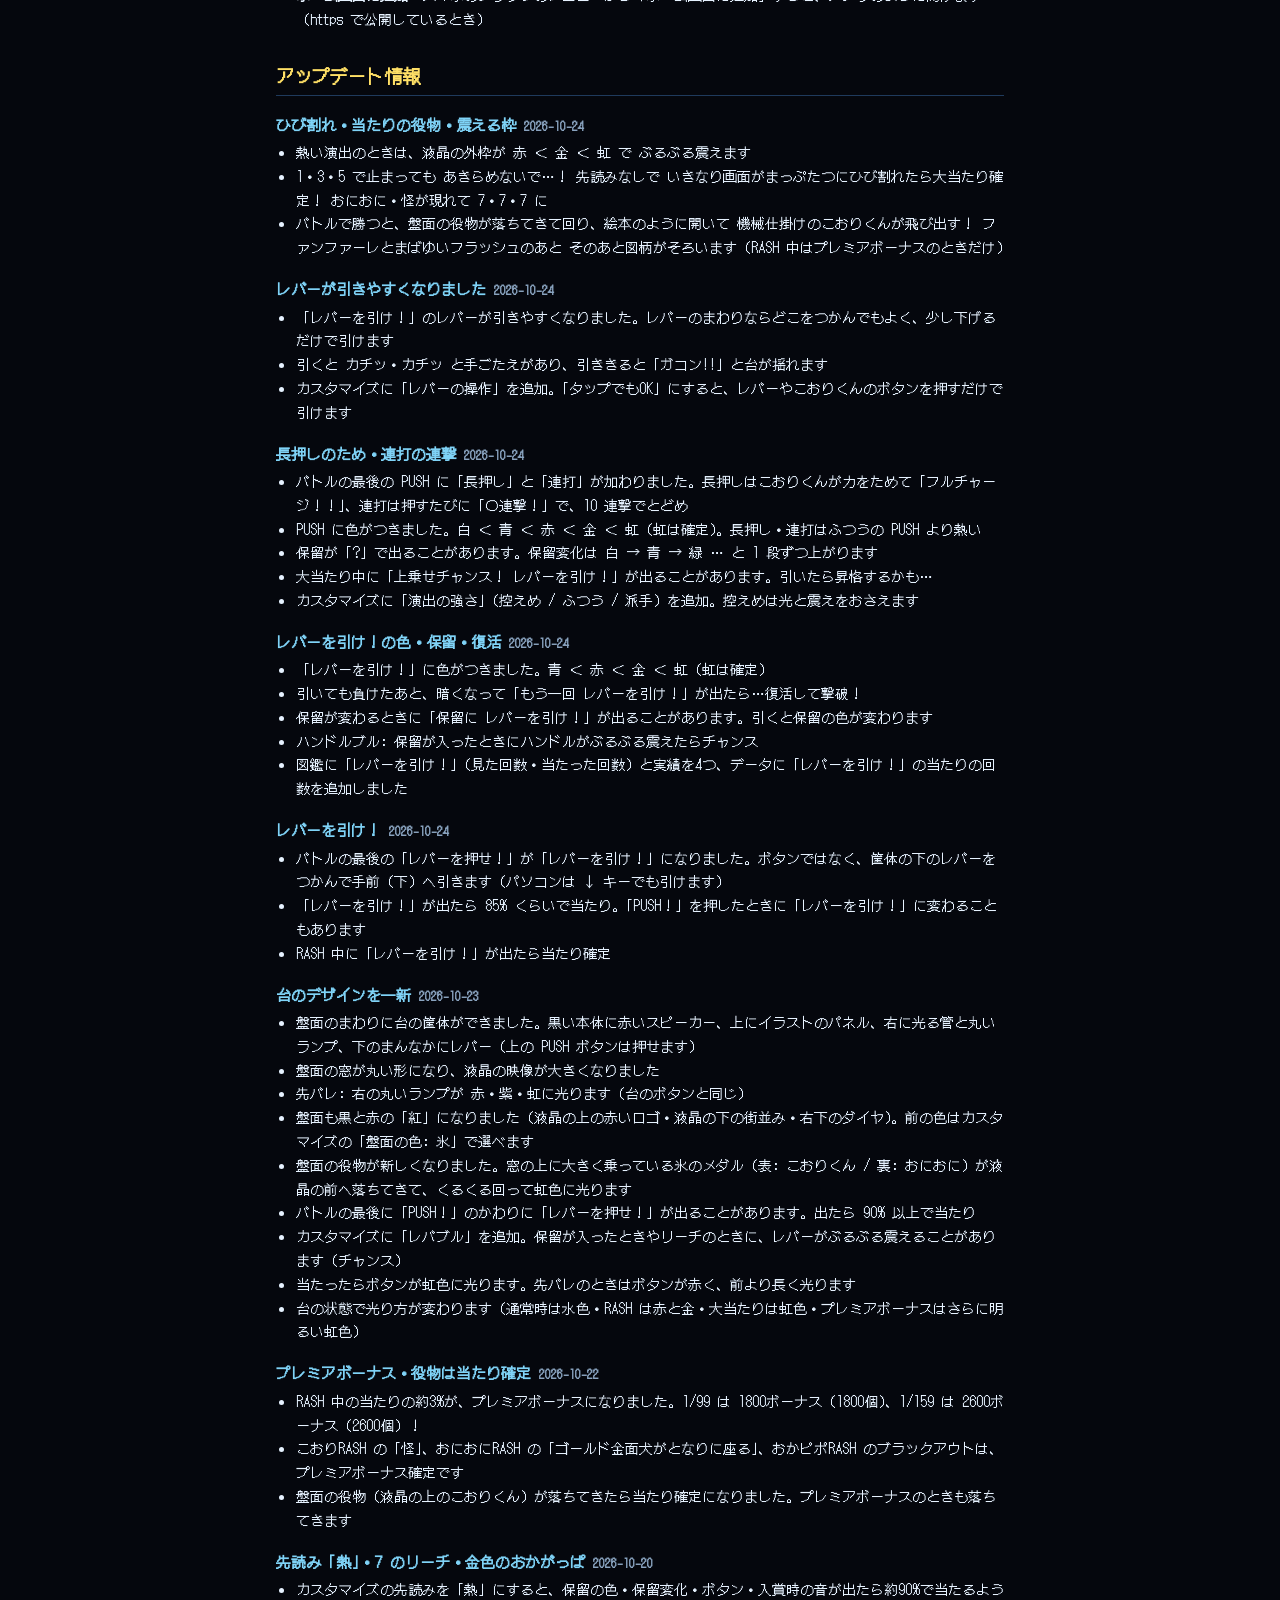
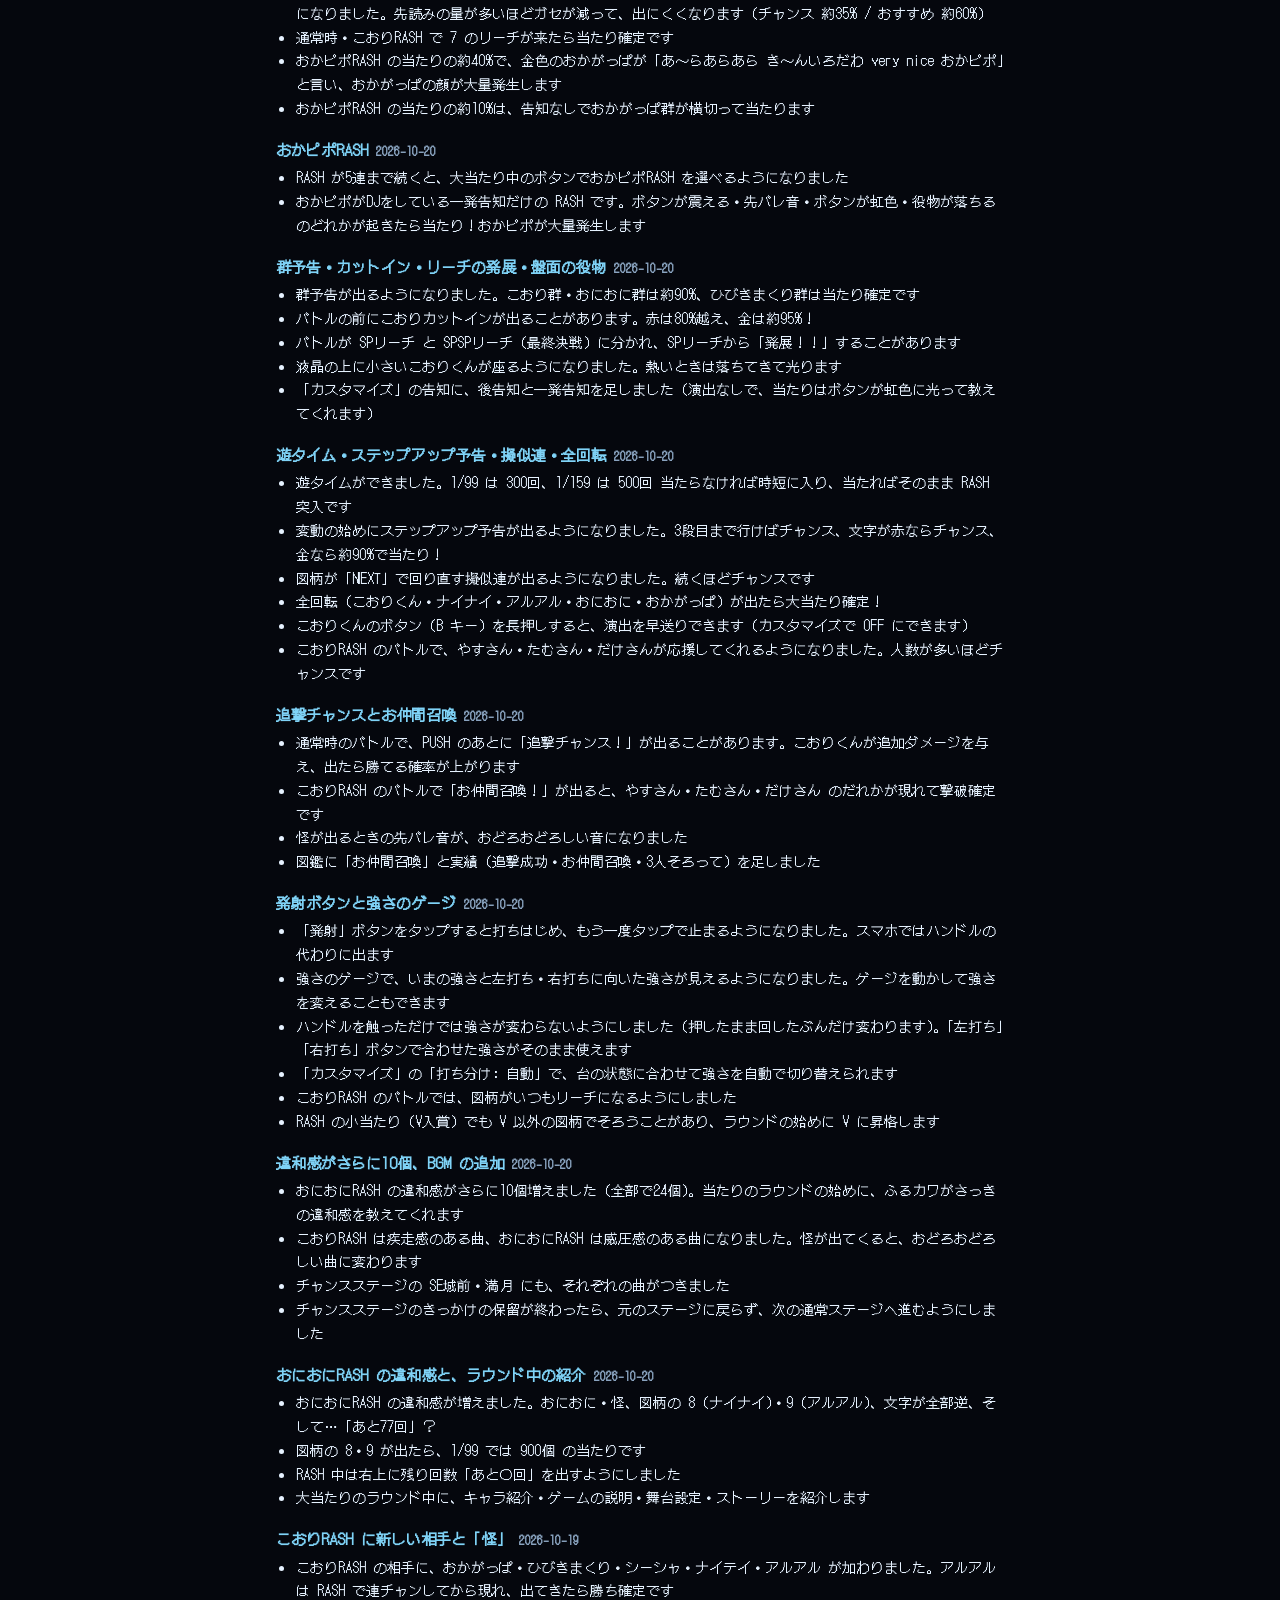
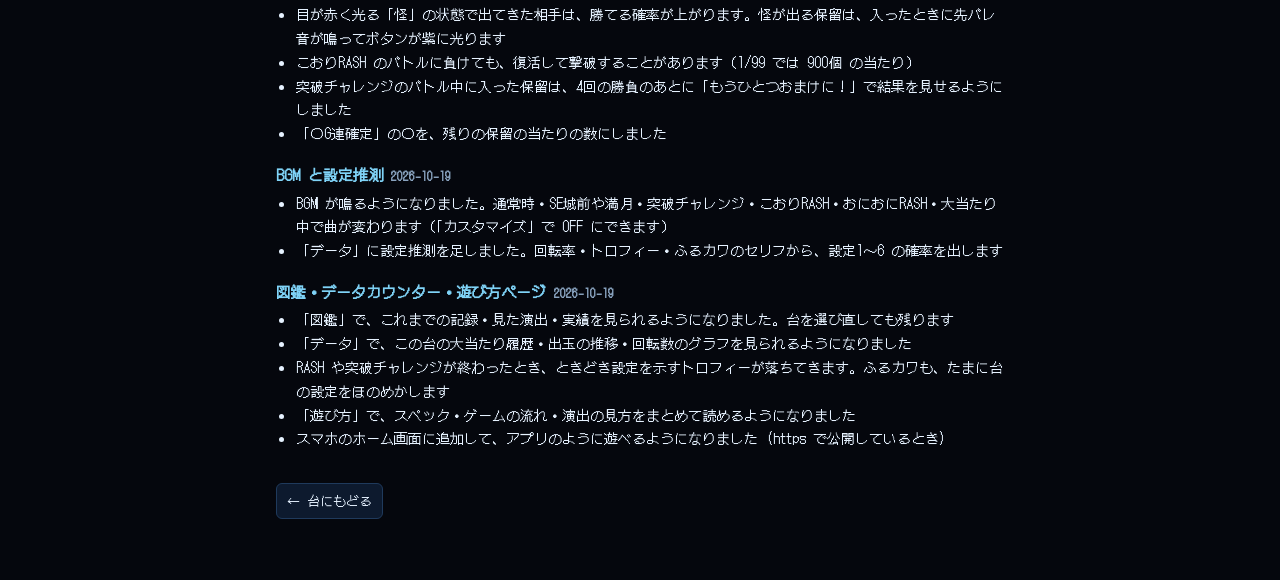
==== commit e95399e6: "当たりの役物: メダルが横向きで止まり、絵本のように開いてこおりくん (真正面・機械の役物) が飛び出す。変形の音楽 → ファンファーレとまばゆいフラッシュ Co-Authored-By: Claud" ====
--- a/howto.html
+++ b/howto.html
@@ -133,7 +133,7 @@
             <li><b>先バレのランプ</b>: 台の右の丸いランプが 赤・紫・虹に光る（台のボタンと同じ。紫はこおりRASH の怪、虹は確定）</li>
             <li><b>震える枠</b>: 熱い演出のときは、液晶の外枠が震えます。色は <b>赤 ＜ 金 ＜ 虹</b>（カットイン・レバーを引け！・PUSH の色などで変わります）</li>
             <li><b>1・3・5 のひび割れ</b>: 図柄が 1・3・5 で止まって外れ…と思ったら、画面がまっぷたつにひび割れることがあります。ひび割れの当たりは、保留の色などの先読みも予告も出ずに いきなり来ます。ひび割れたら大当たり確定！ すき間からおにおに・怪が出てきて画面を粉砕し、咆哮をあげると 7・7・7 でそろいます（当たりの約 1 割）</li>
-            <li><b>当たりの役物</b>: 通常時のバトルで勝つと、図柄がそろう前に盤面の役物（氷のメダル）が落ちてきて回り、四角に変わって ガシャン・ガシャン・ガシャンと部品が組み上がり、機械仕掛けのこおりくんに変形します。RASH 中はプレミアボーナスのときだけ</li>
+            <li><b>当たりの役物</b>: 通常時のバトルで勝つと、図柄がそろう前に盤面の役物（氷のメダル）が落ちてきて回り、横向きで止まると 絵本のように開いて こおりくんが飛び出し、音楽に合わせて ガシャンと組み上がります。最後はファンファーレとまばゆいフラッシュ！RASH 中はプレミアボーナスのときだけ</li>
             <li><b>全回転</b>: 3つの図柄が同じキャラのまま回ったら大当たり確定！（こおりくん・ナイナイ・アルアル・おにおに・おかがっぱ の5種類）</li>
         </ul>
         <div class="table-wrap"><table id="challenge-table"></table></div>
@@ -212,8 +212,8 @@
         <p style="margin-top: 32px;"><a href="index.html" class="small-button link-button">← 台にもどる</a></p>
     </main>
 
-    <script src="js/config.js?v=414dc45e"></script>
-    <script src="js/updates.js?v=43709a1f"></script>
+    <script src="js/config.js?v=048e62a1"></script>
+    <script src="js/updates.js?v=25789d3d"></script>
     <script src="js/trust-table.js?v=4152bf38"></script>
     <script>
         (() => {
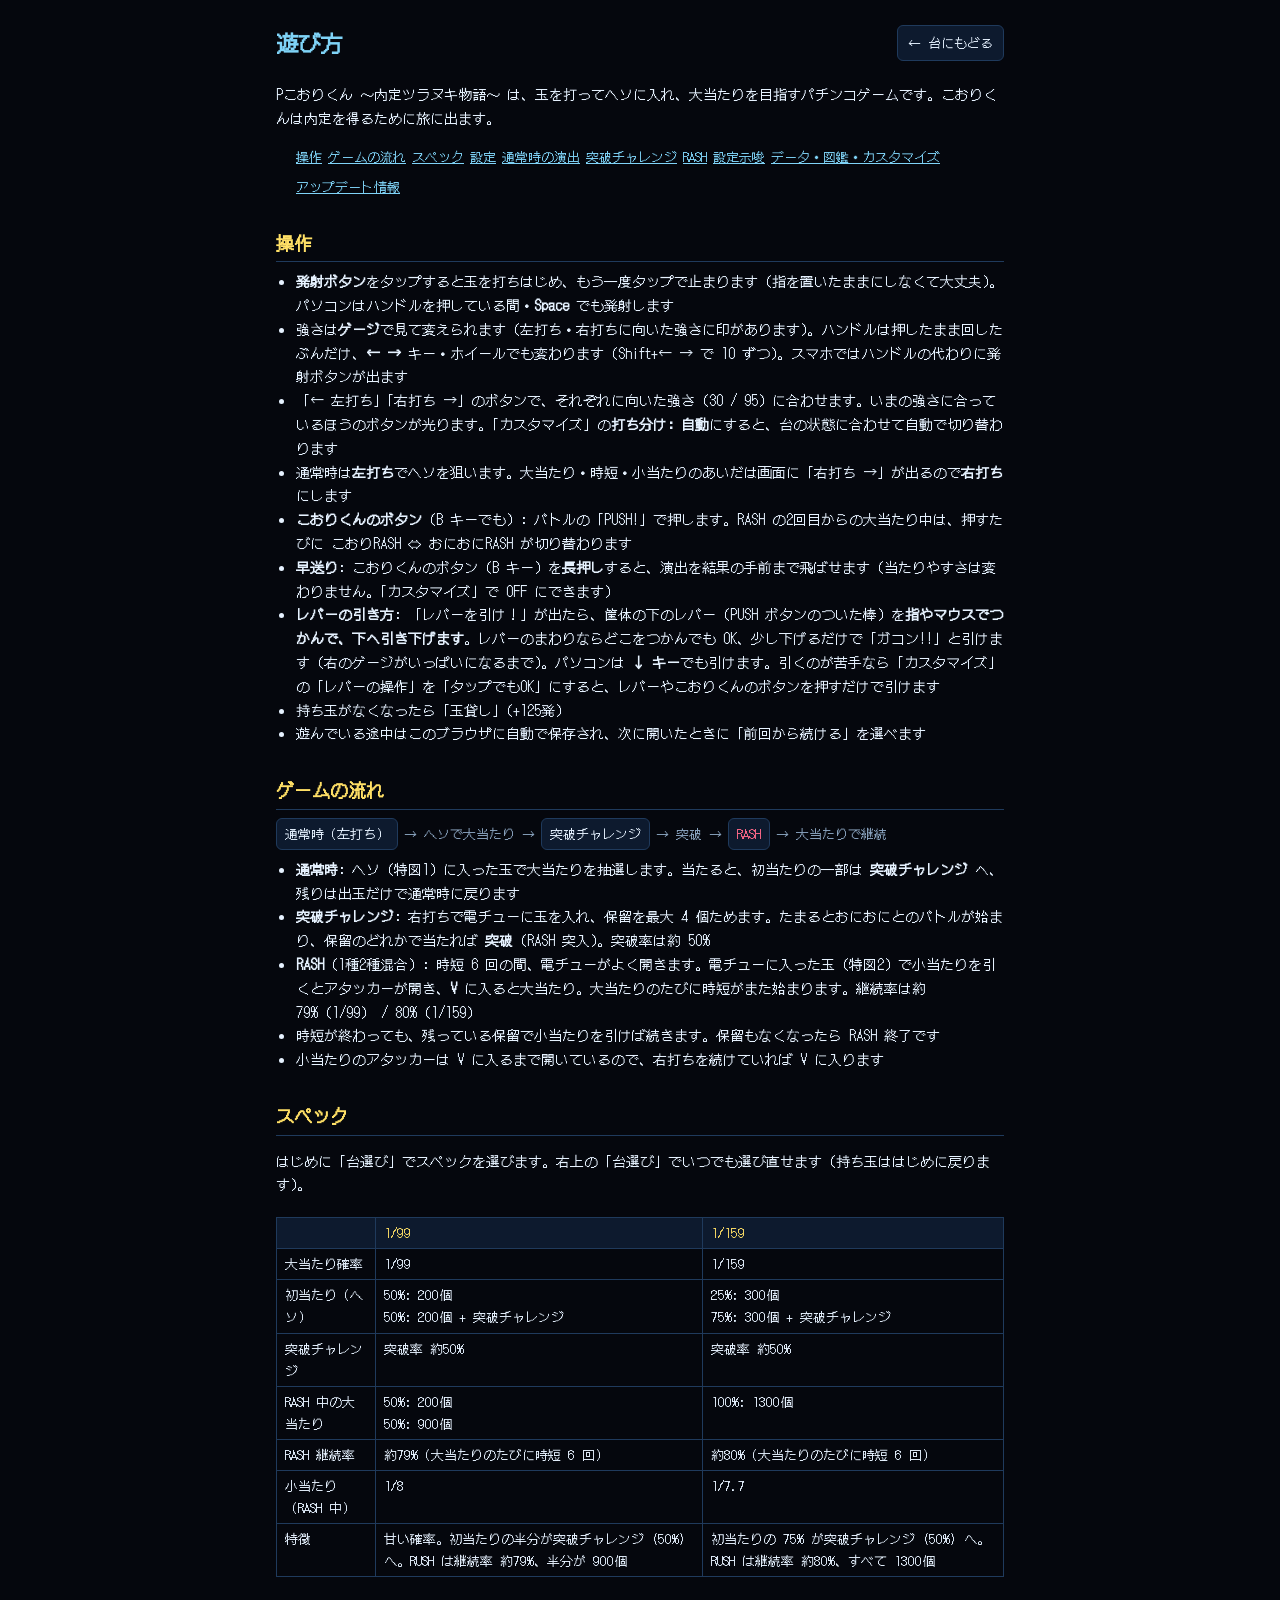
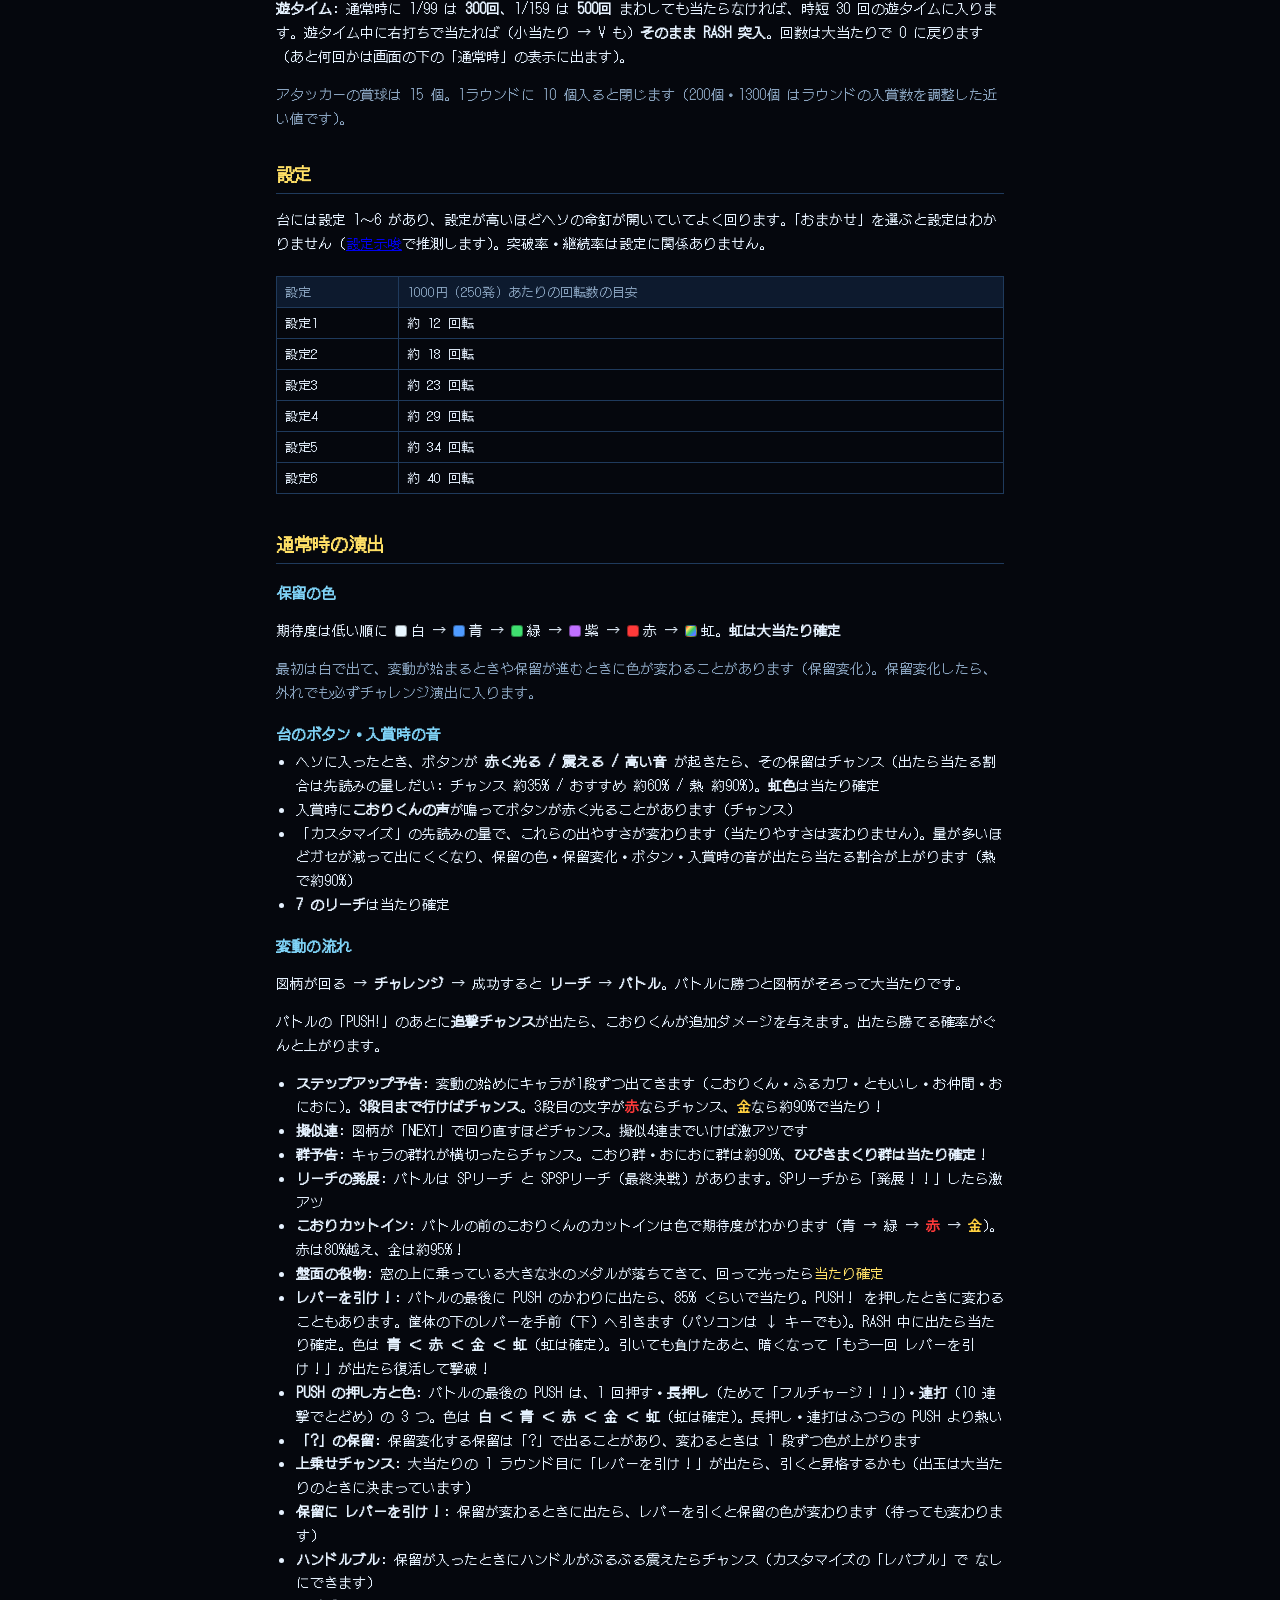
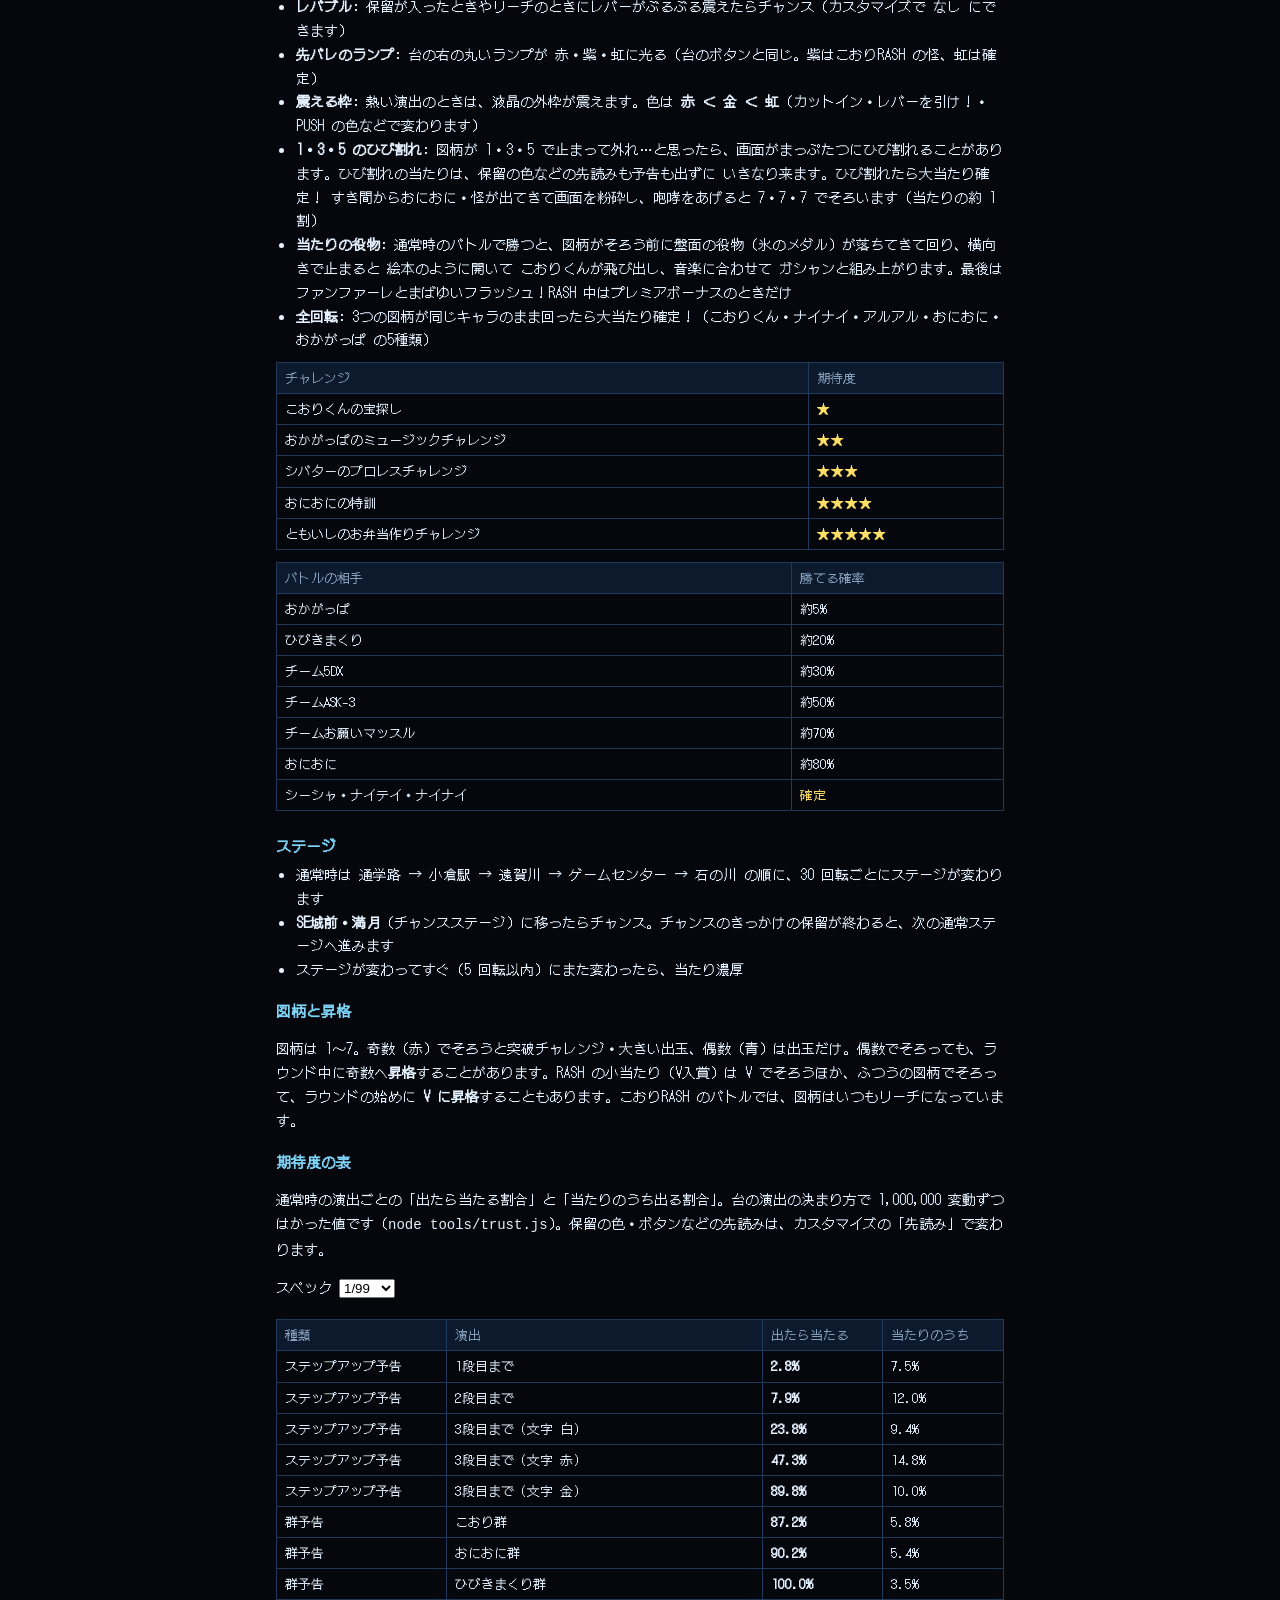
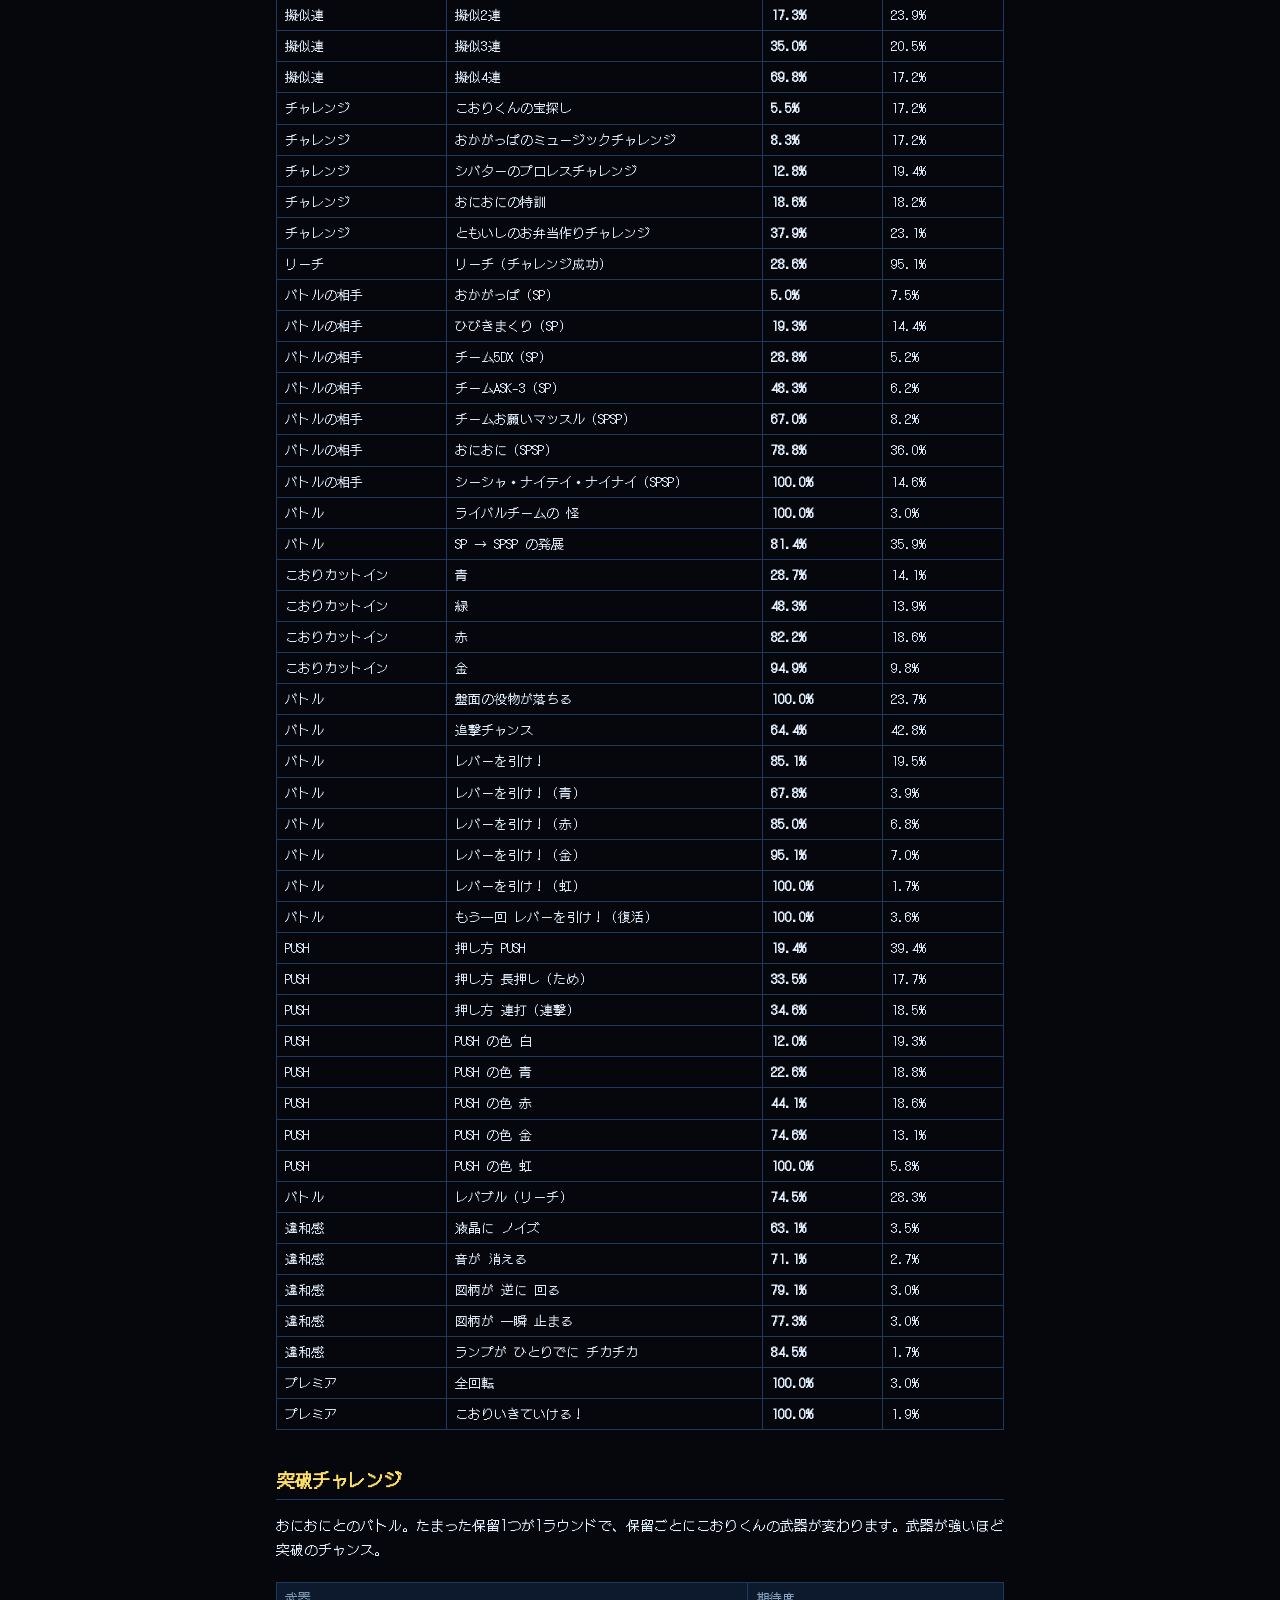
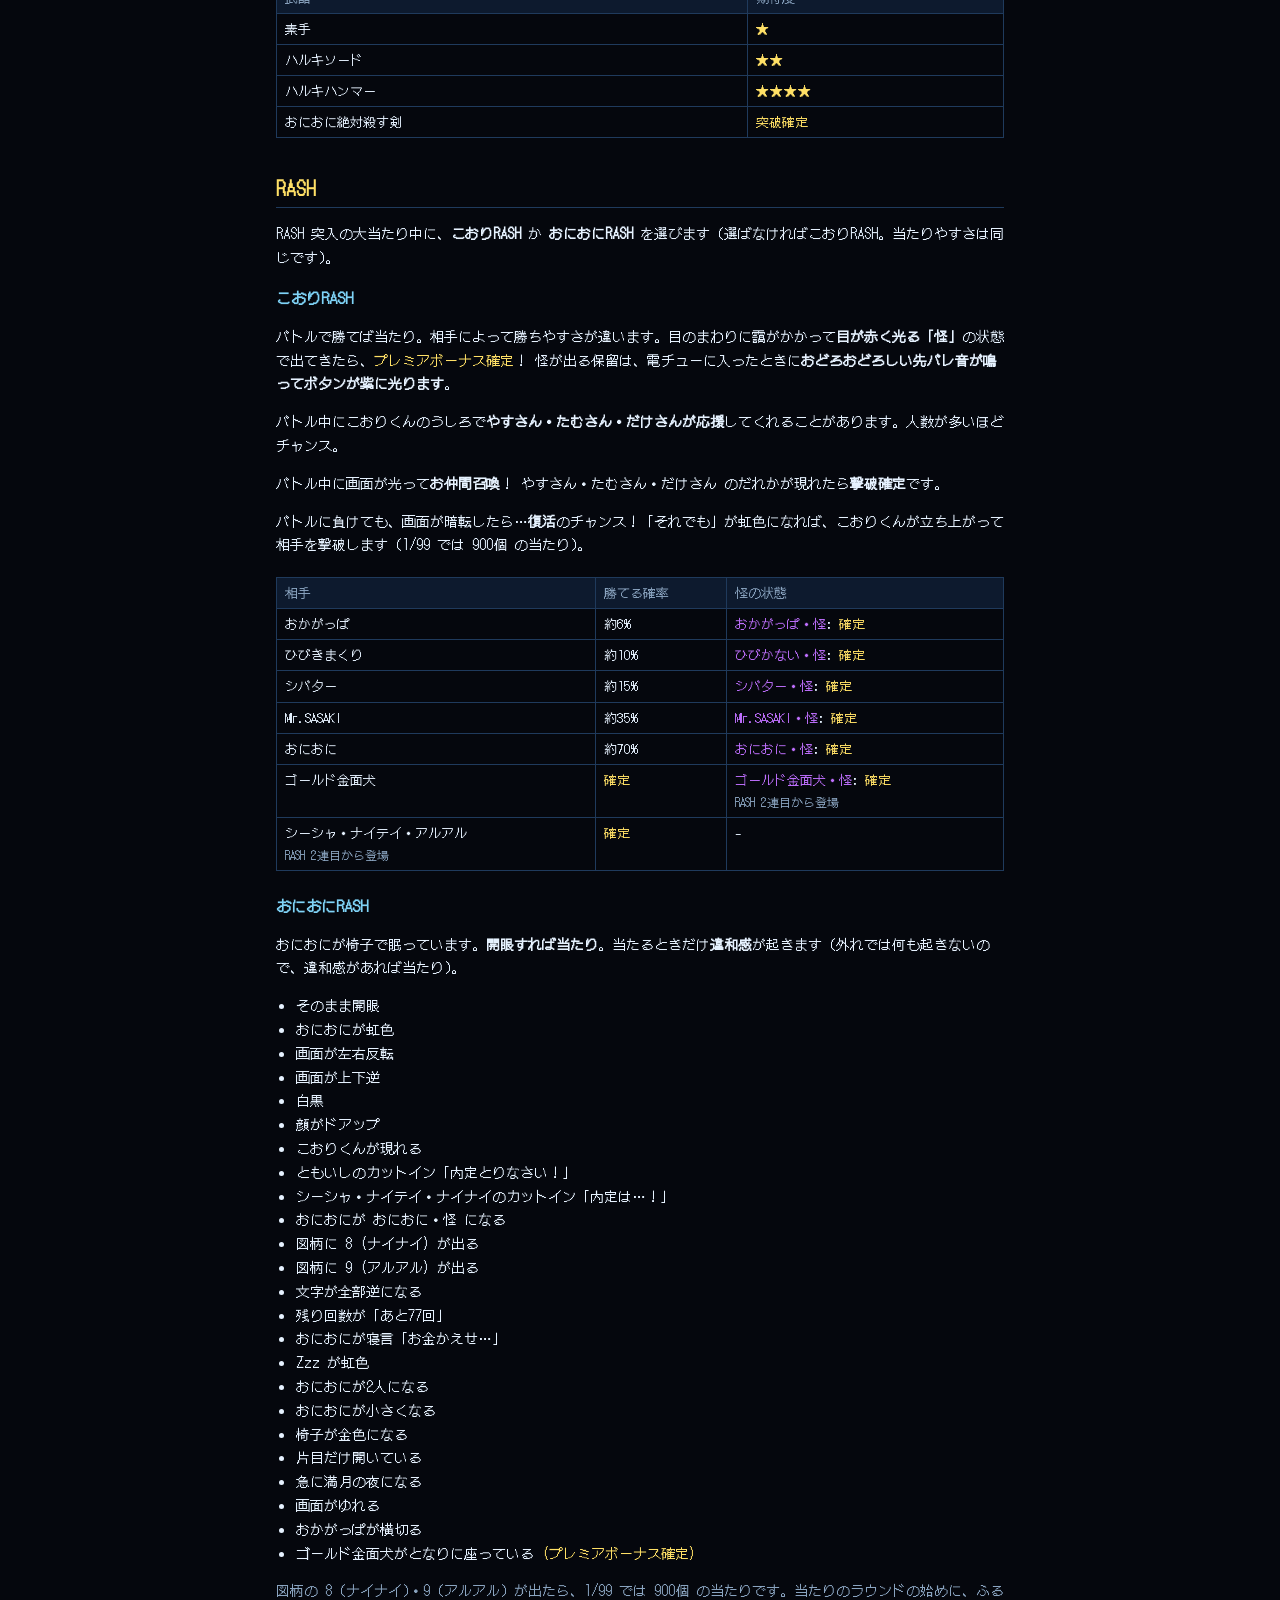
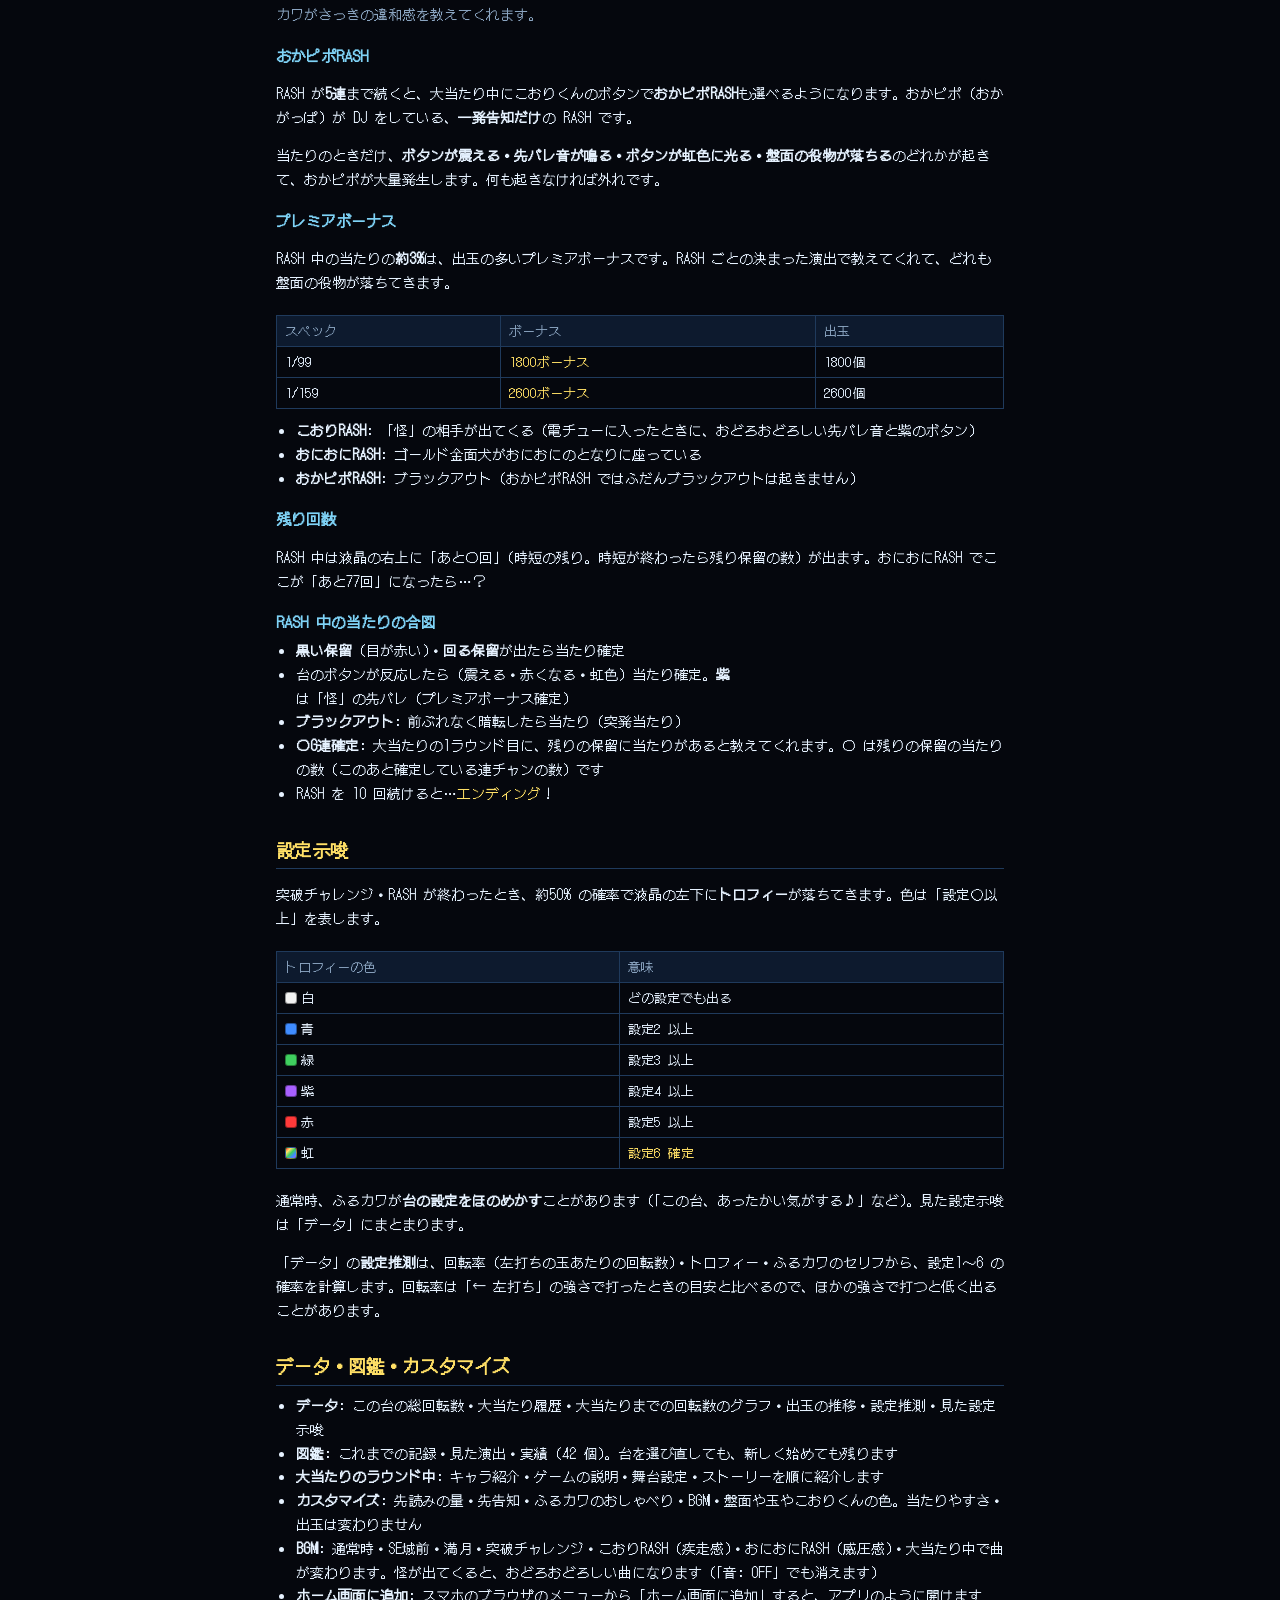
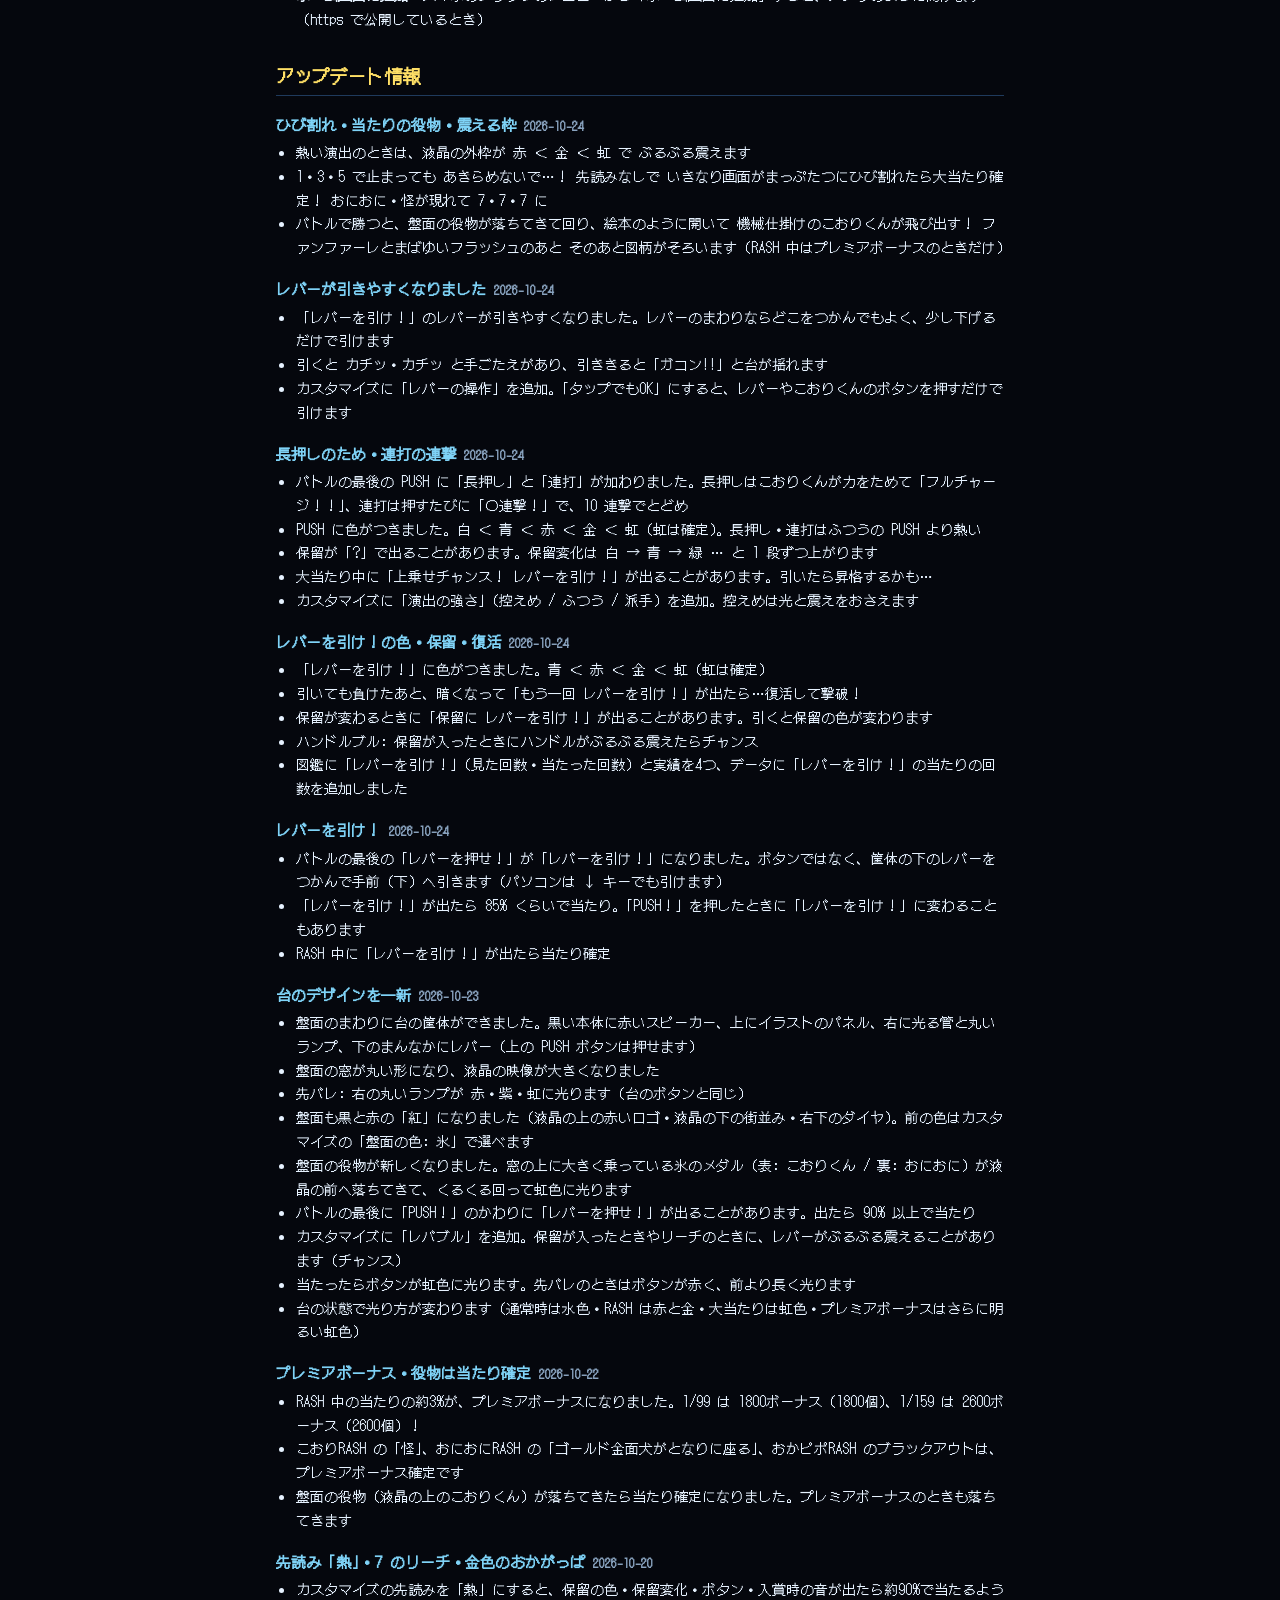
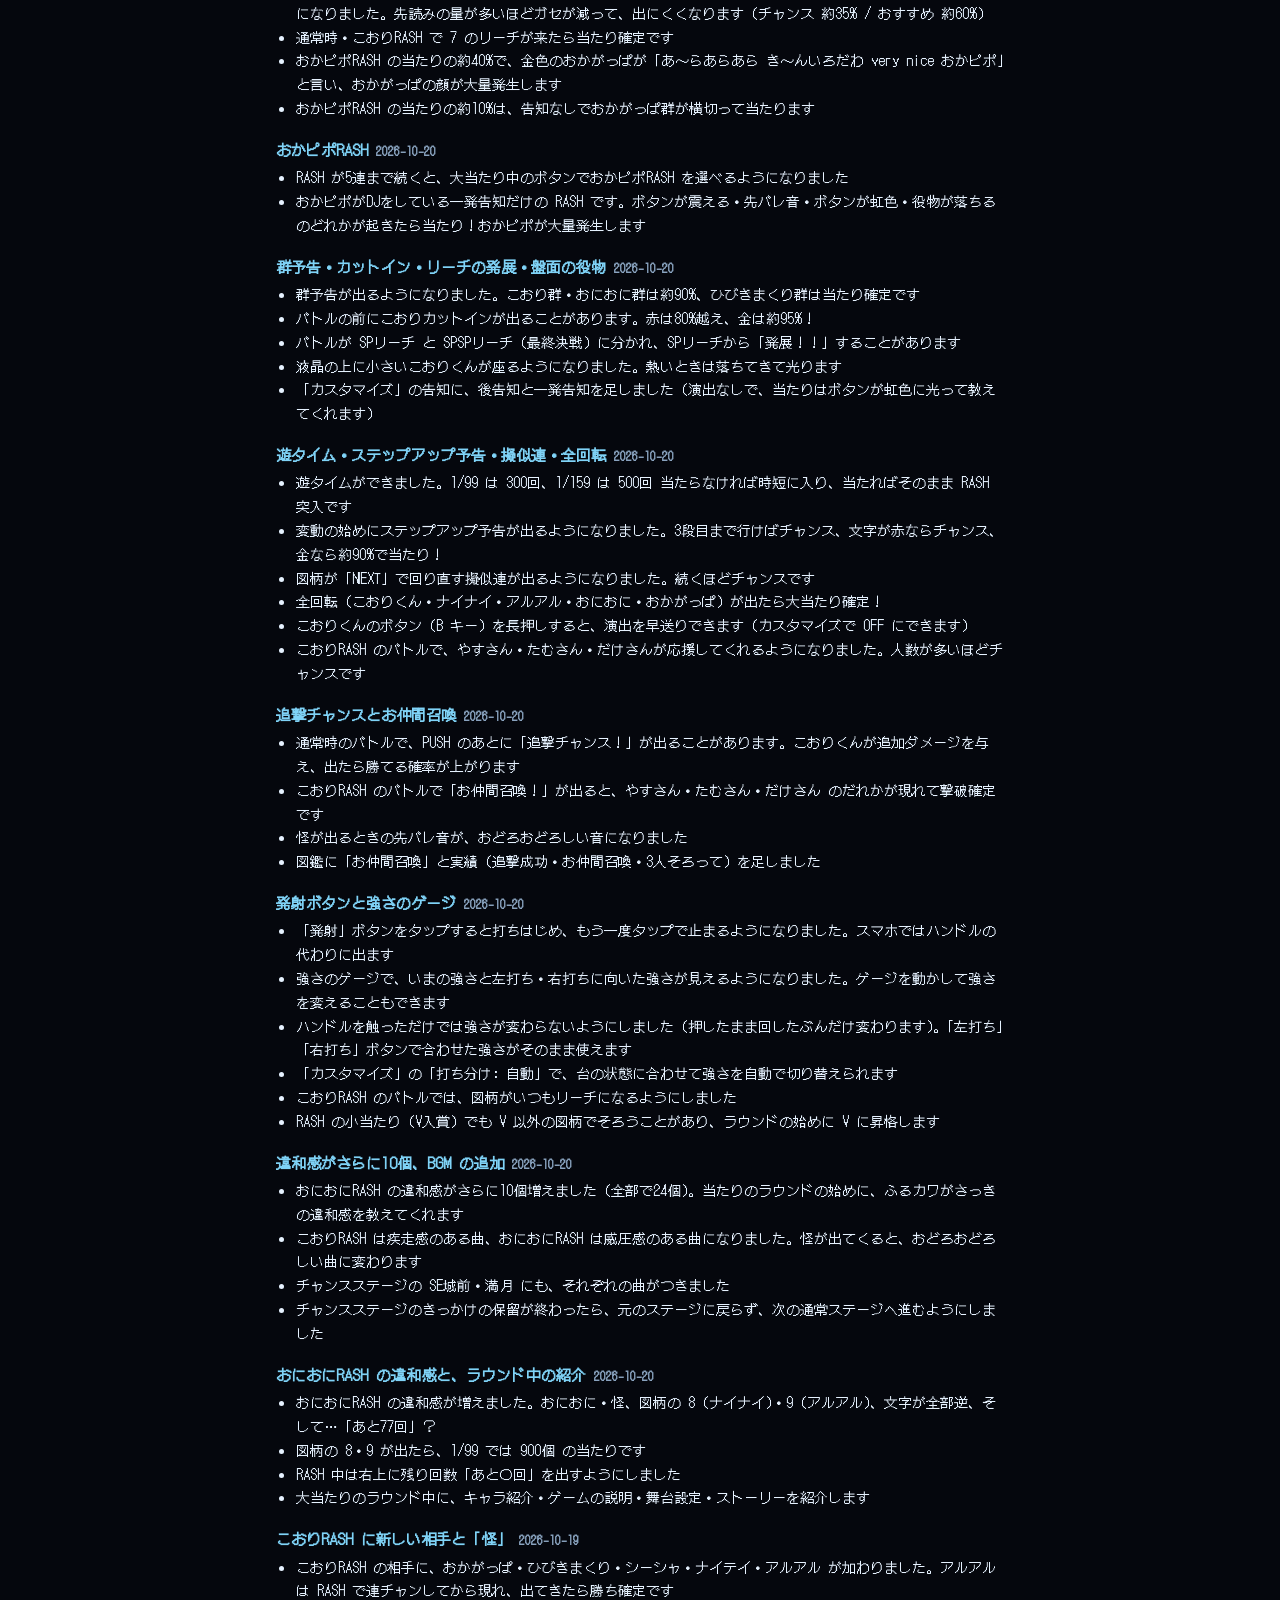
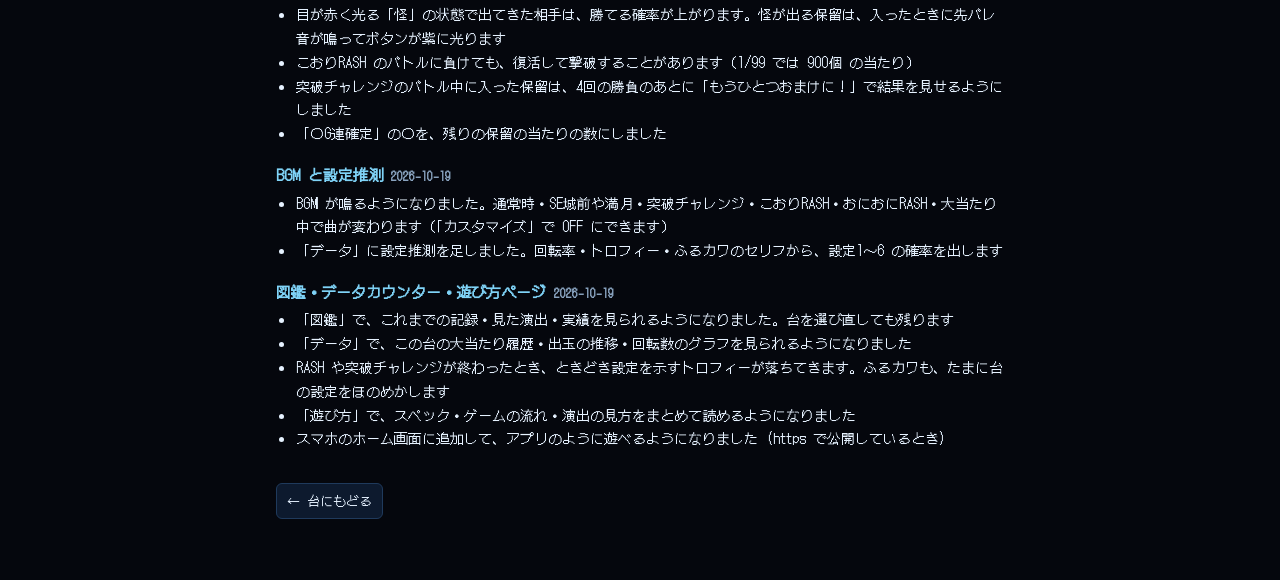
==== commit eae74377: "図鑑と実績にプレミア演出 (ひび割れ・役物の変形) を追加・デバッグに「次は 役物」・プレミアは早送りしない Co-Authored-By: Claude Opus 5.5 <noreply@anth" ====
--- a/howto.html
+++ b/howto.html
@@ -212,7 +212,7 @@
         <p style="margin-top: 32px;"><a href="index.html" class="small-button link-button">← 台にもどる</a></p>
     </main>
 
-    <script src="js/config.js?v=048e62a1"></script>
+    <script src="js/config.js?v=9601d3bc"></script>
     <script src="js/updates.js?v=25789d3d"></script>
     <script src="js/trust-table.js?v=4152bf38"></script>
     <script>
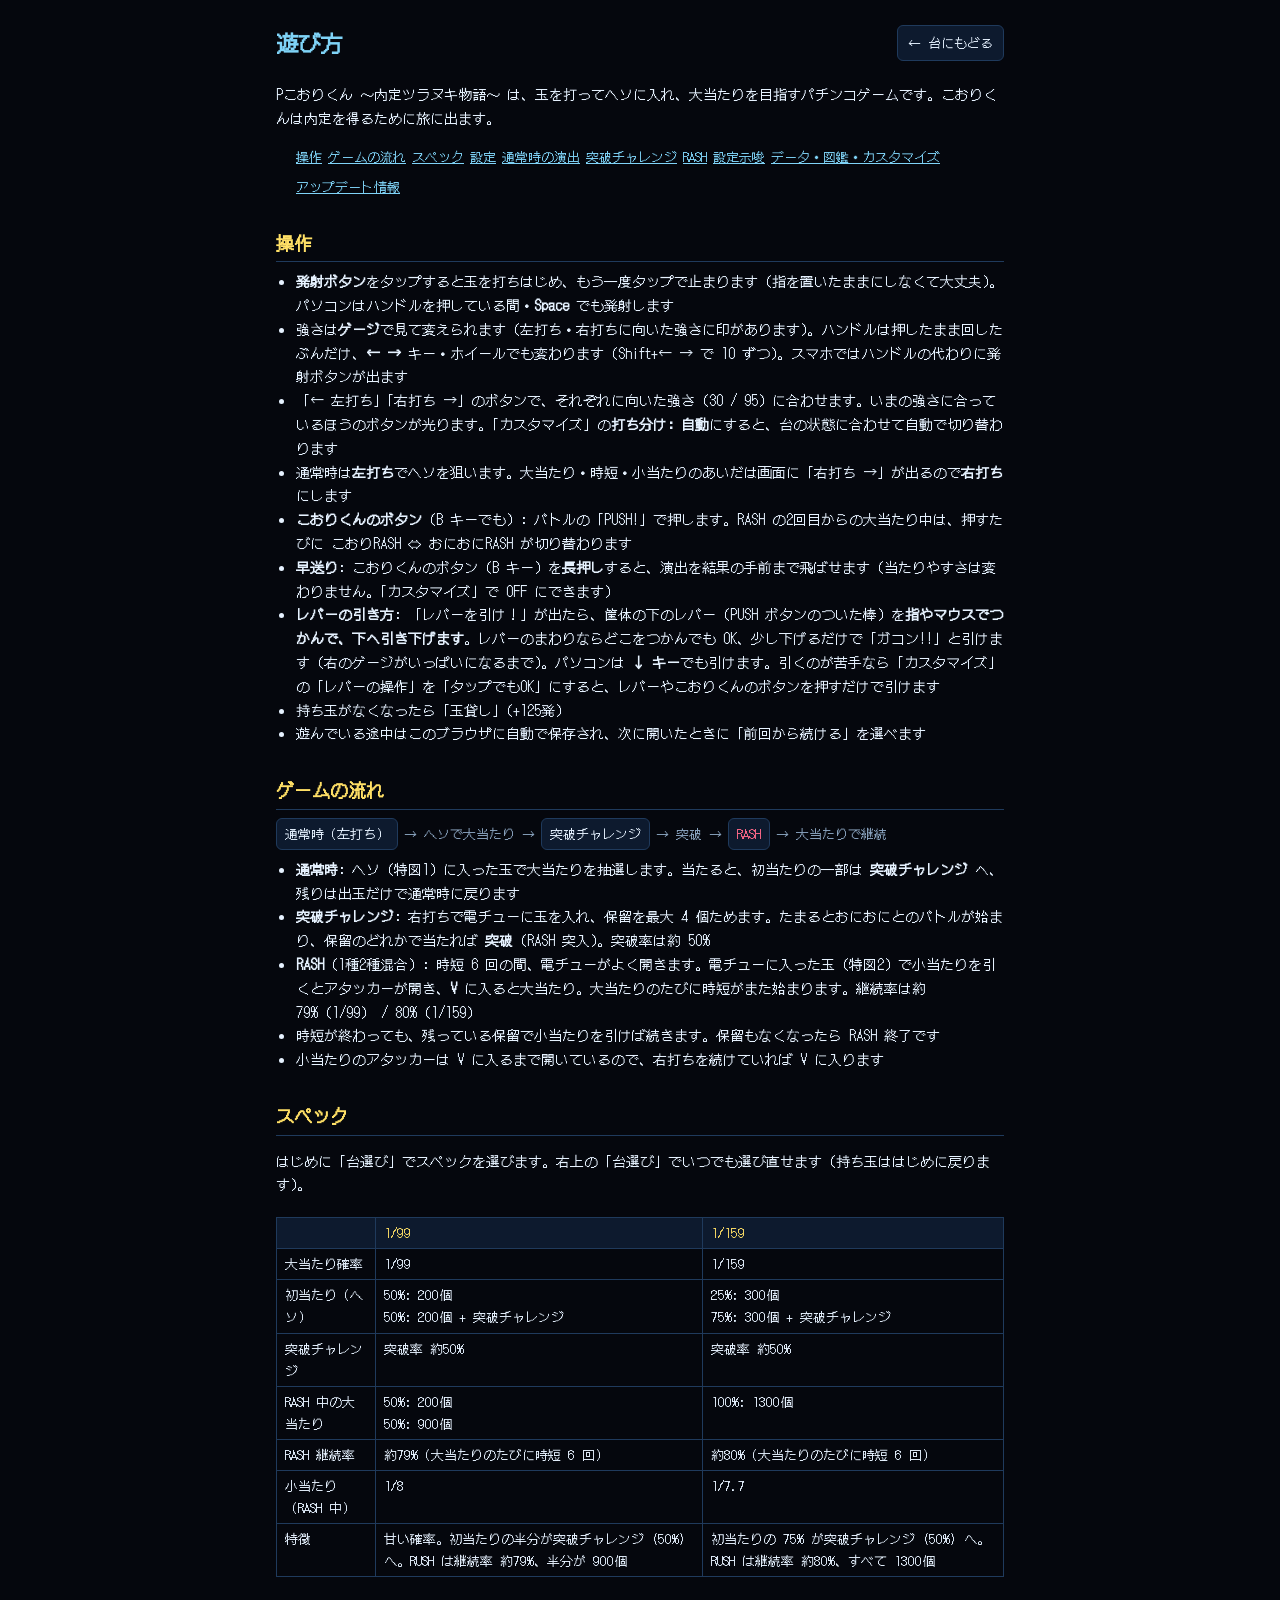
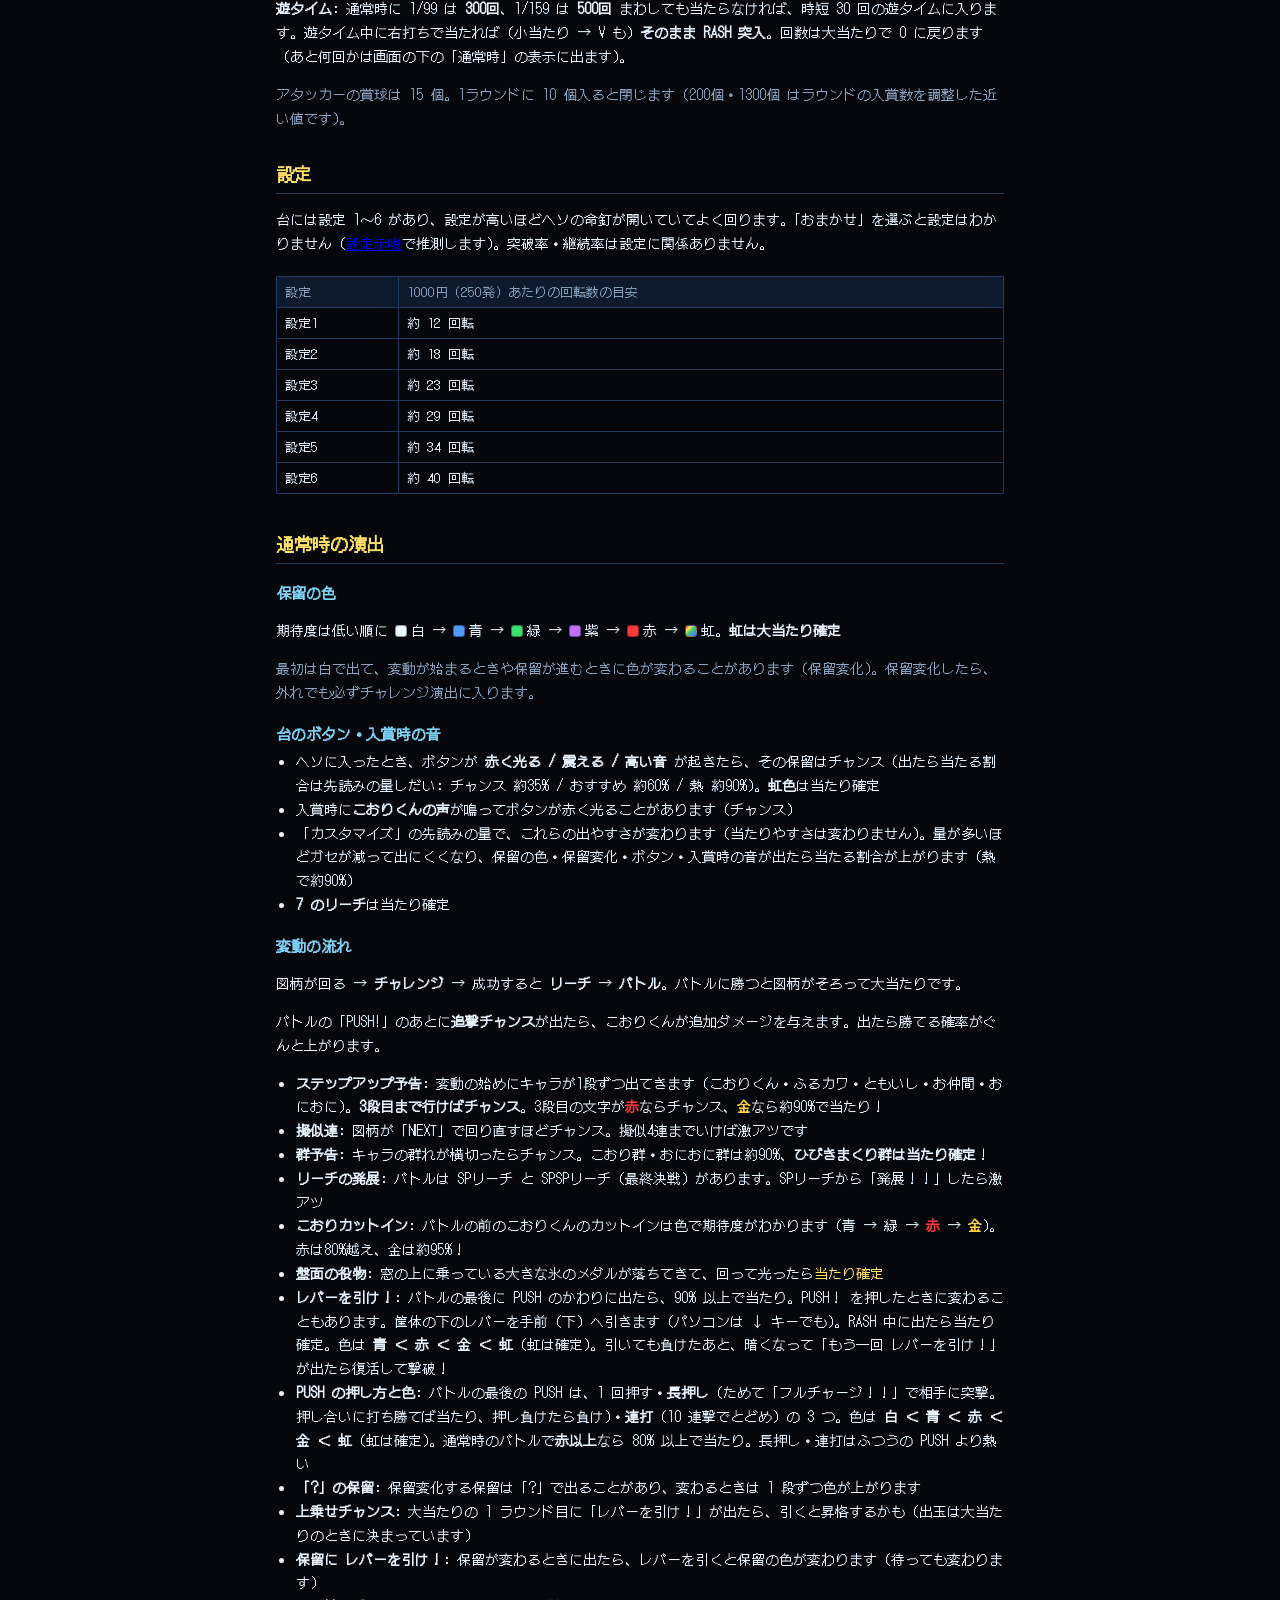
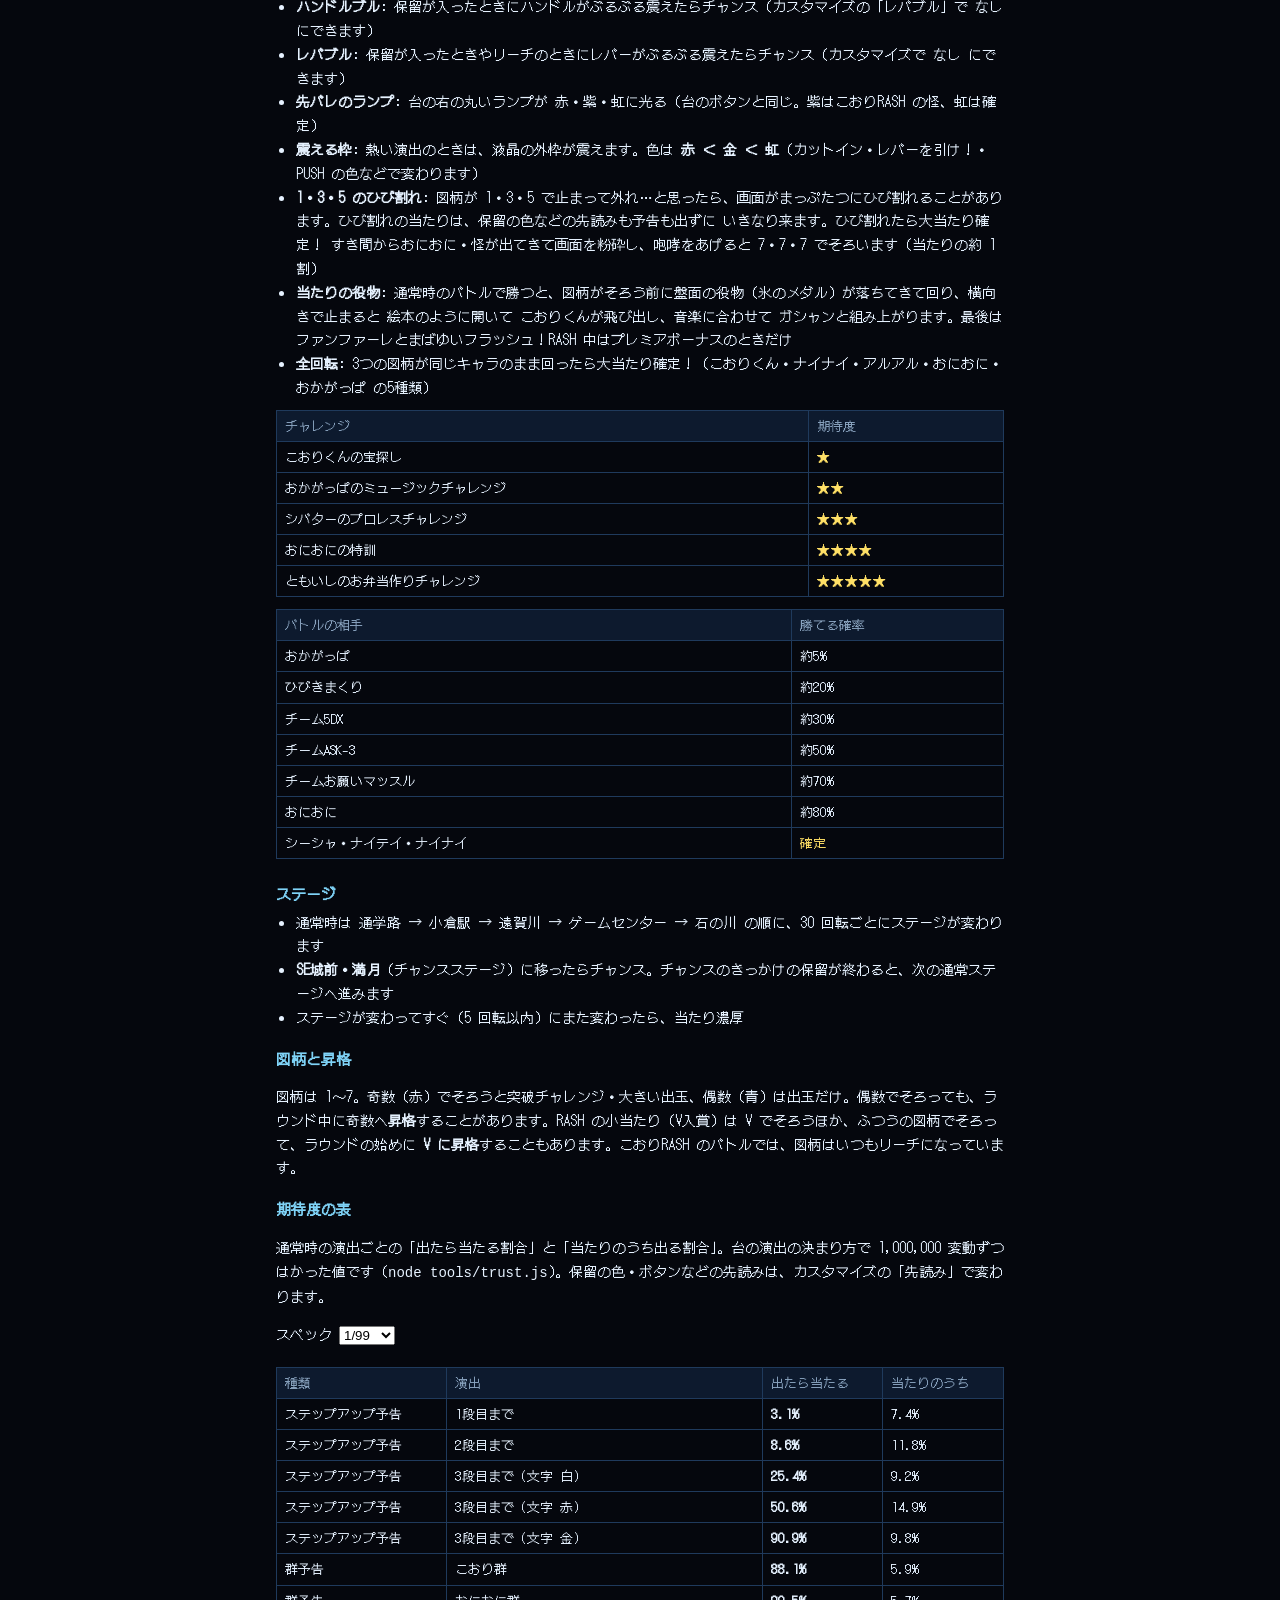
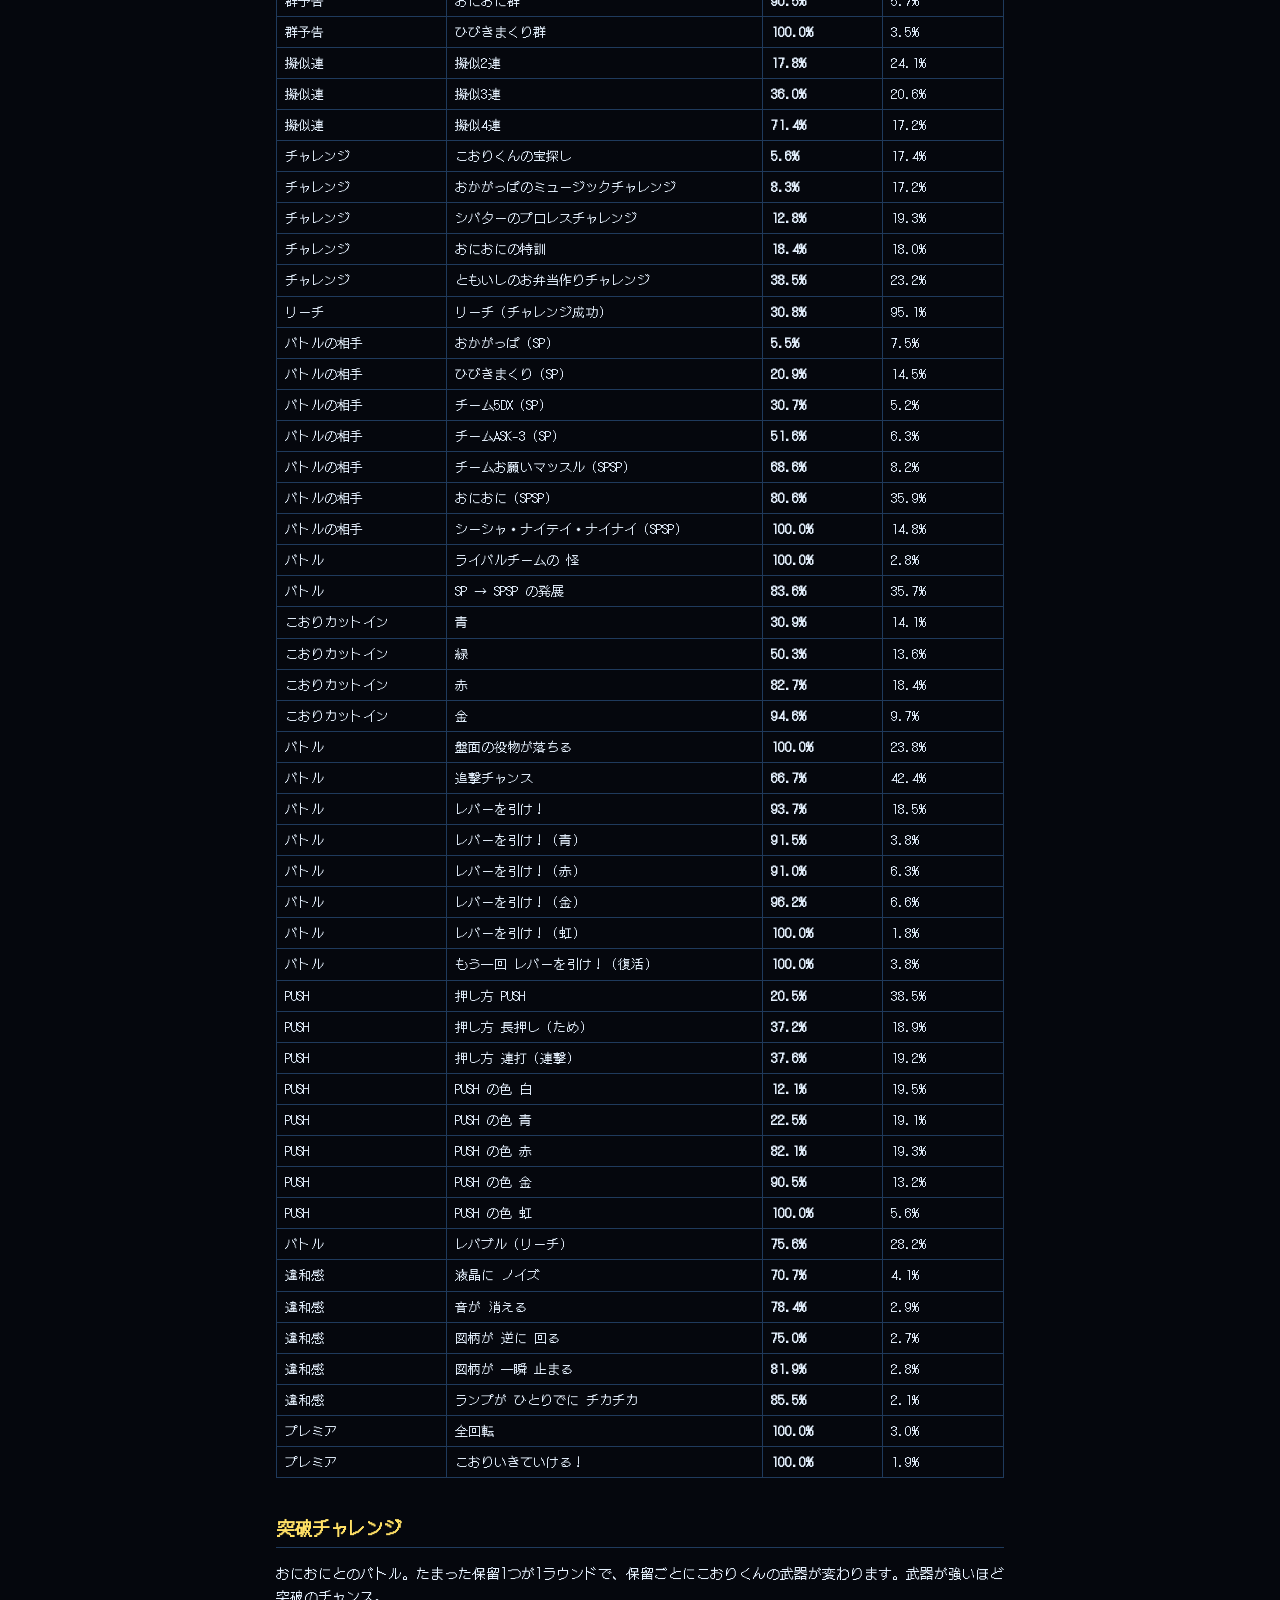
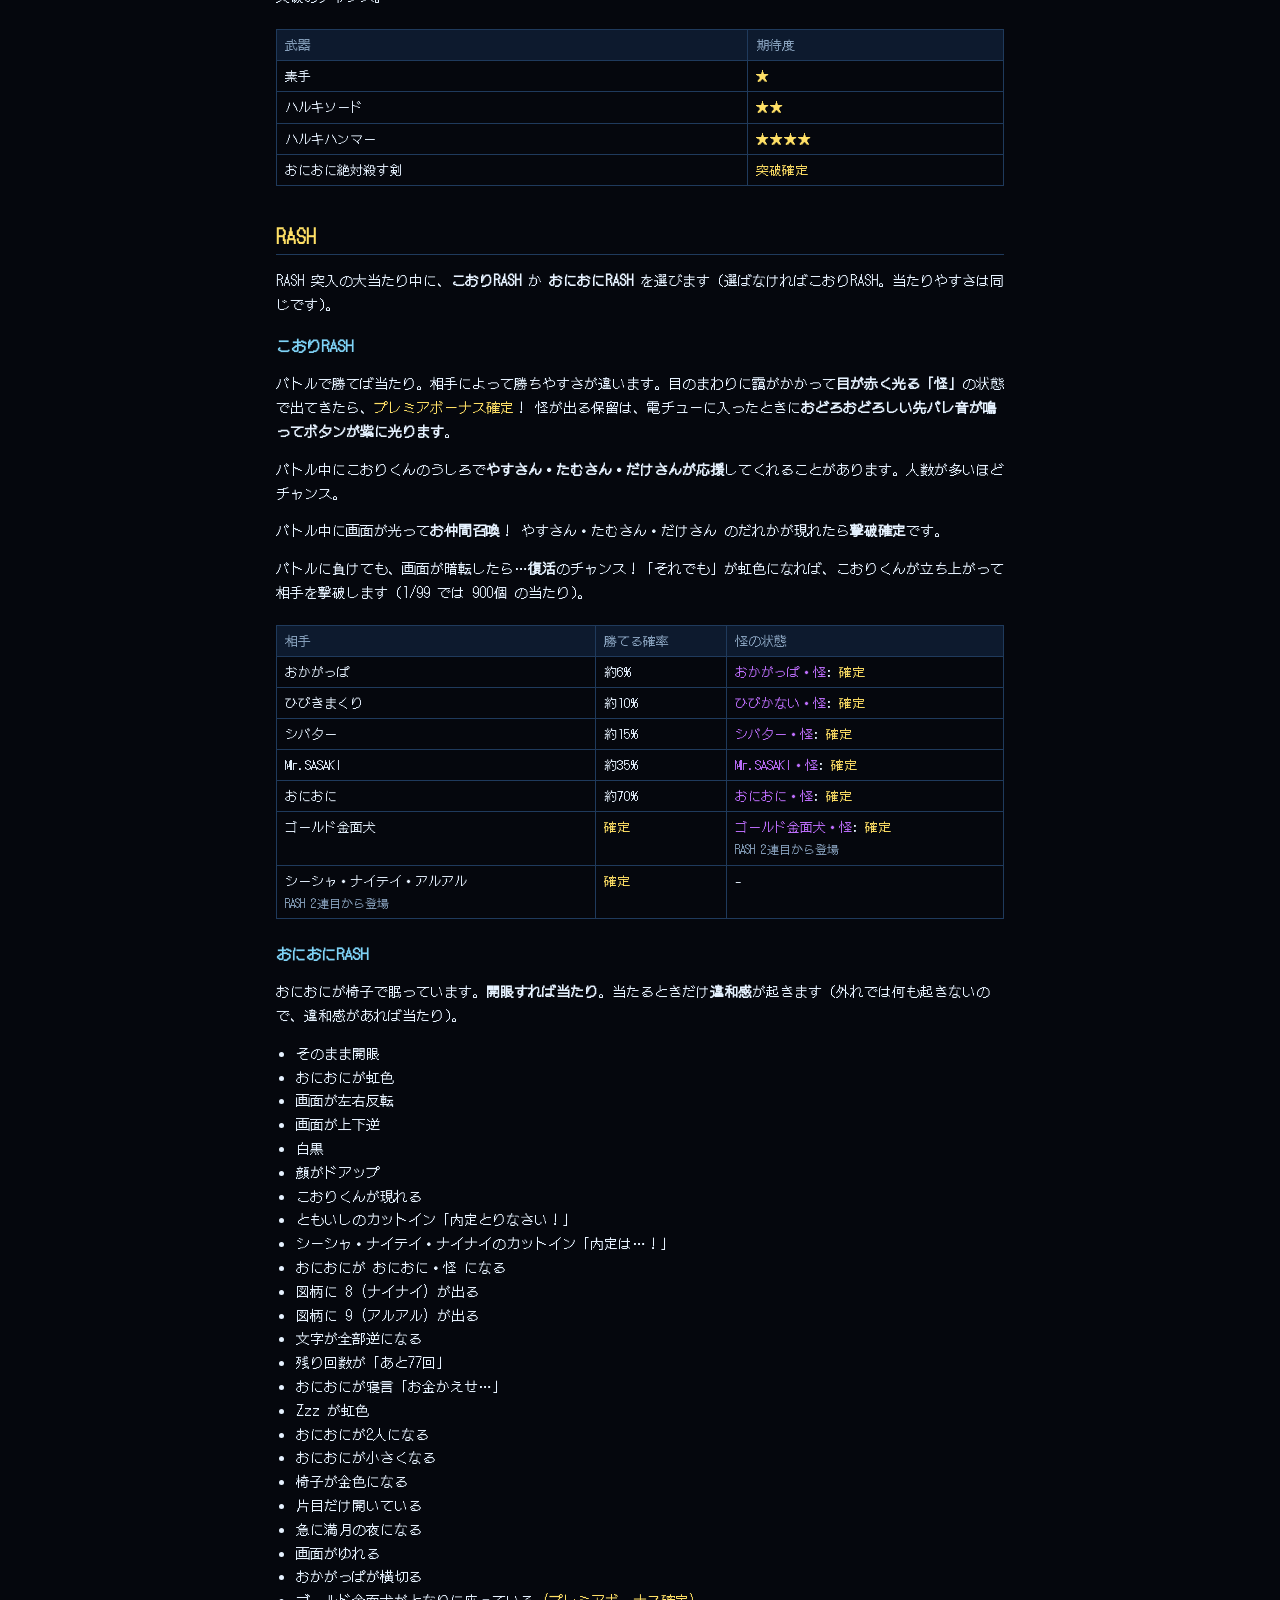
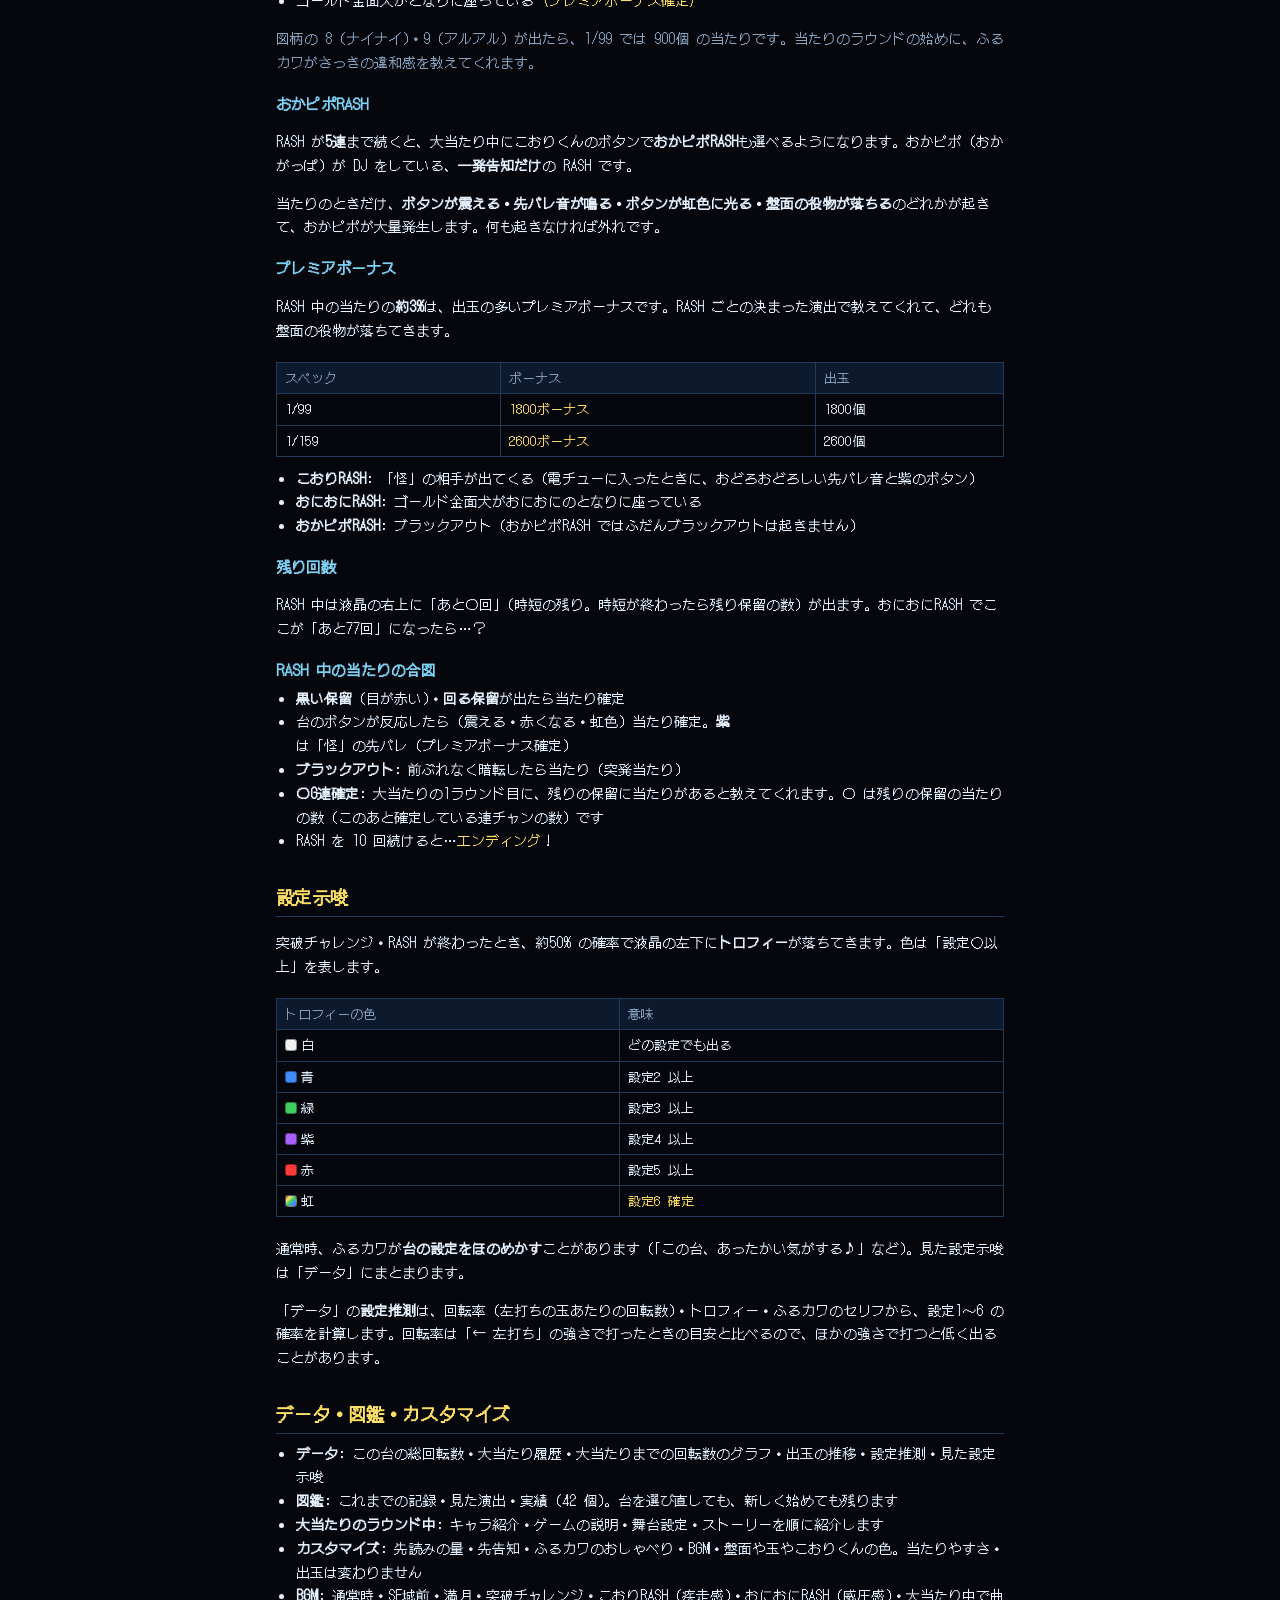
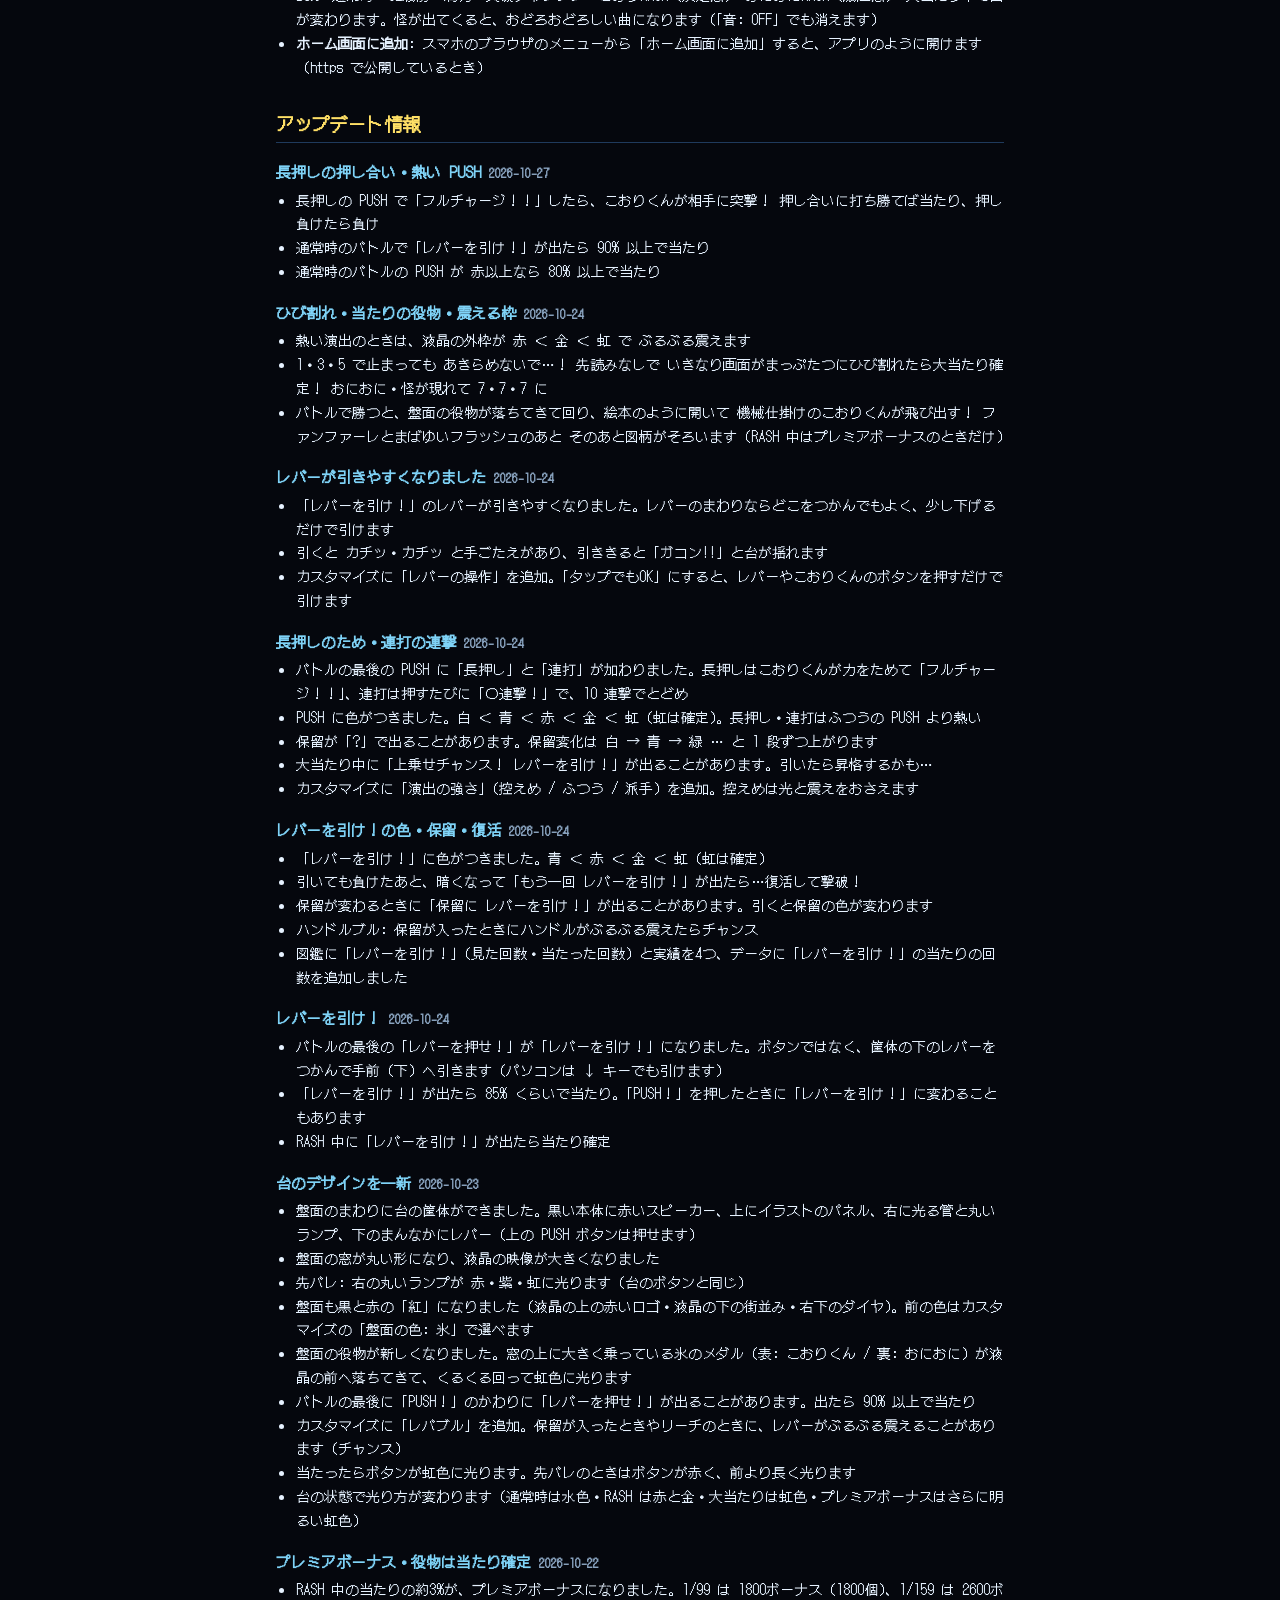
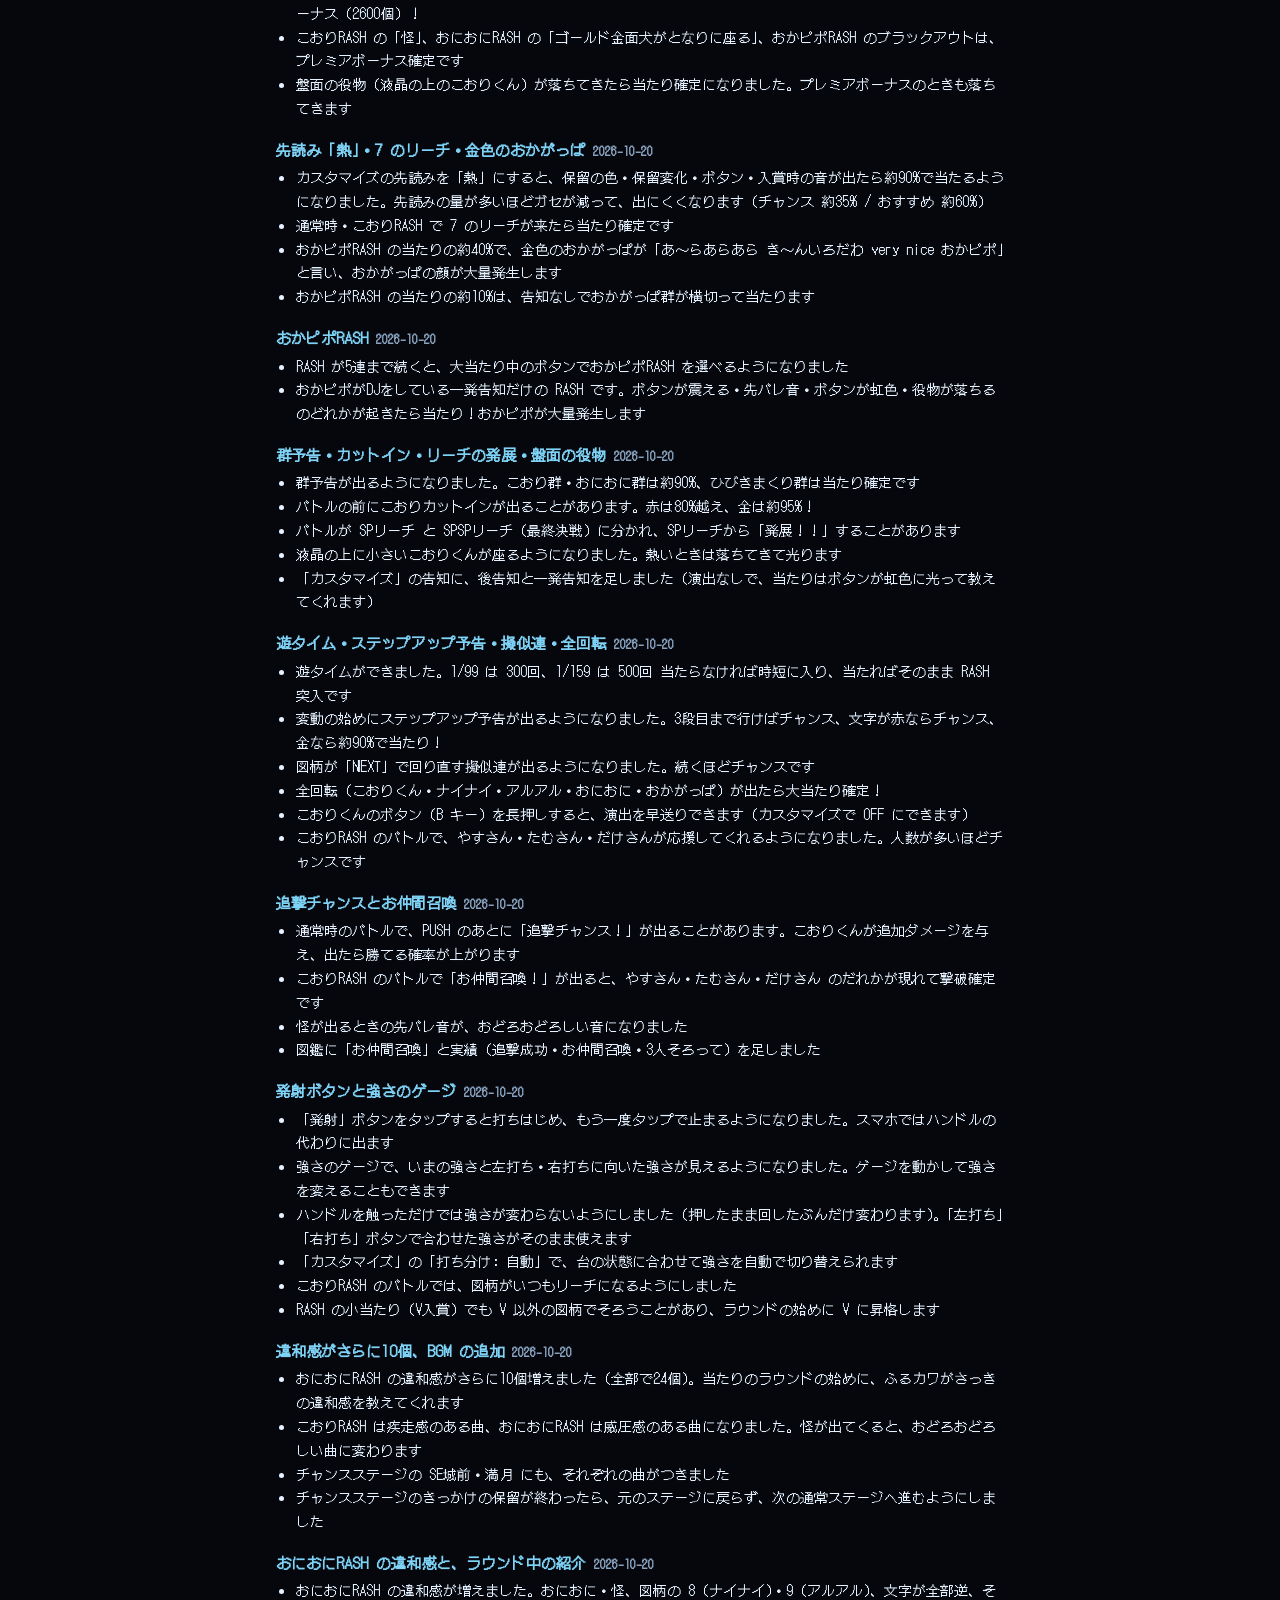
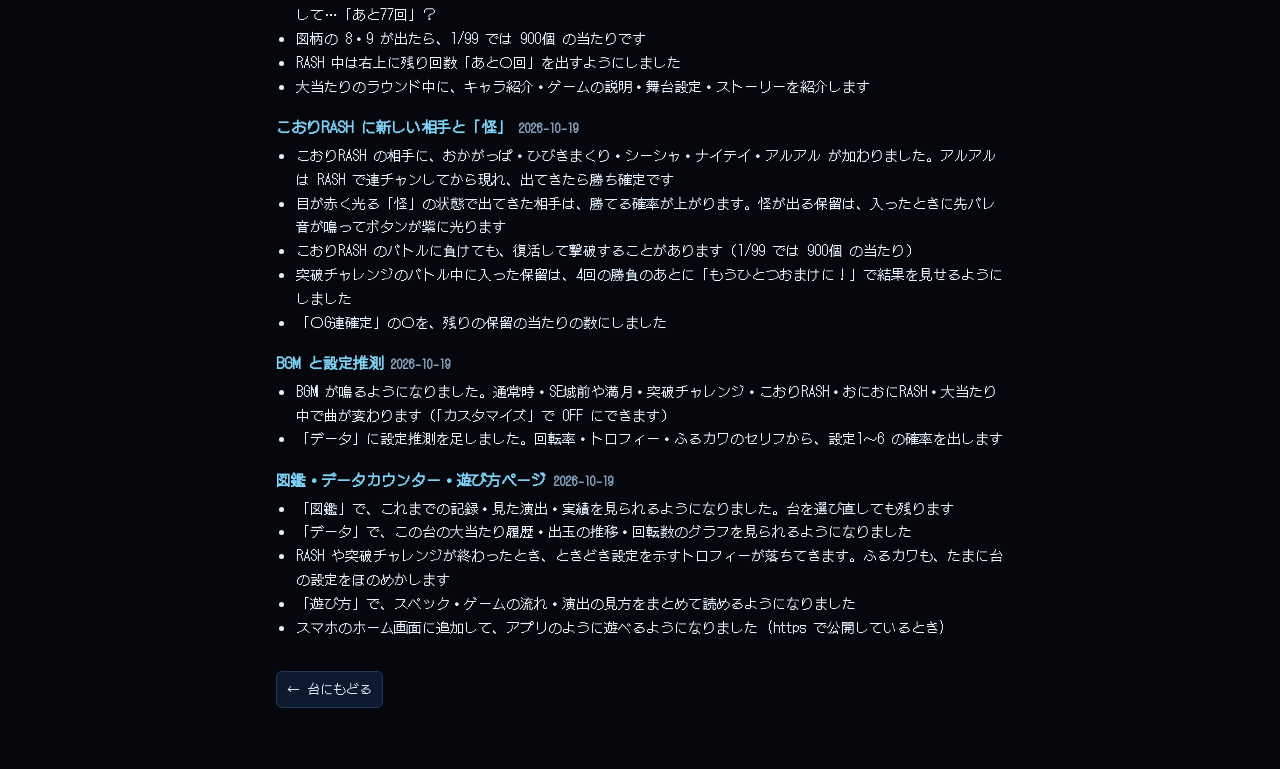
==== commit 9c460e05: "通常時のバトル: レバーを引け！は 90% 以上・PUSH が赤以上は 80% 以上で当たり、長押しはフルチャージのあと突撃して押し合い (打ち勝てば当たり・押し負けたら負け) Co-Authored" ====
--- a/howto.html
+++ b/howto.html
@@ -123,8 +123,8 @@
             <li><b>リーチの発展</b>: バトルは SPリーチ と SPSPリーチ（最終決戦）があります。SPリーチから「発展！！」したら激アツ</li>
             <li><b>こおりカットイン</b>: バトルの前のこおりくんのカットインは色で期待度がわかります（青 → 緑 → <b style="color:#ff3a3a">赤</b> → <b style="color:#ffd040">金</b>）。赤は80%越え、金は約95%！</li>
             <li><b>盤面の役物</b>: 窓の上に乗っている大きな氷のメダルが落ちてきて、回って光ったら<span class="gold">当たり確定</span></li>
-            <li><b>レバーを引け！</b>: バトルの最後に PUSH のかわりに出たら、85% くらいで当たり。PUSH！ を押したときに変わることもあります。筐体の下のレバーを手前（下）へ引きます（パソコンは ↓ キーでも）。RASH 中に出たら当たり確定。色は <b>青 ＜ 赤 ＜ 金 ＜ 虹</b>（虹は確定）。引いても負けたあと、暗くなって「もう一回 レバーを引け！」が出たら復活して撃破！</li>
-            <li><b>PUSH の押し方と色</b>: バトルの最後の PUSH は、1 回押す・<b>長押し</b>（ためて「フルチャージ！！」）・<b>連打</b>（10 連撃でとどめ）の 3 つ。色は <b>白 ＜ 青 ＜ 赤 ＜ 金 ＜ 虹</b>（虹は確定）。長押し・連打はふつうの PUSH より熱い</li>
+            <li><b>レバーを引け！</b>: バトルの最後に PUSH のかわりに出たら、90% 以上で当たり。PUSH！ を押したときに変わることもあります。筐体の下のレバーを手前（下）へ引きます（パソコンは ↓ キーでも）。RASH 中に出たら当たり確定。色は <b>青 ＜ 赤 ＜ 金 ＜ 虹</b>（虹は確定）。引いても負けたあと、暗くなって「もう一回 レバーを引け！」が出たら復活して撃破！</li>
+            <li><b>PUSH の押し方と色</b>: バトルの最後の PUSH は、1 回押す・<b>長押し</b>（ためて「フルチャージ！！」で相手に突撃。押し合いに打ち勝てば当たり、押し負けたら負け）・<b>連打</b>（10 連撃でとどめ）の 3 つ。色は <b>白 ＜ 青 ＜ 赤 ＜ 金 ＜ 虹</b>（虹は確定）。通常時のバトルで<b>赤以上</b>なら 80% 以上で当たり。長押し・連打はふつうの PUSH より熱い</li>
             <li><b>「?」の保留</b>: 保留変化する保留は「?」で出ることがあり、変わるときは 1 段ずつ色が上がります</li>
             <li><b>上乗せチャンス</b>: 大当たりの 1 ラウンド目に「レバーを引け！」が出たら、引くと昇格するかも（出玉は大当たりのときに決まっています）</li>
             <li><b>保留に レバーを引け！</b>: 保留が変わるときに出たら、レバーを引くと保留の色が変わります（待っても変わります）</li>
@@ -212,9 +212,9 @@
         <p style="margin-top: 32px;"><a href="index.html" class="small-button link-button">← 台にもどる</a></p>
     </main>
 
-    <script src="js/config.js?v=9601d3bc"></script>
-    <script src="js/updates.js?v=25789d3d"></script>
-    <script src="js/trust-table.js?v=4152bf38"></script>
+    <script src="js/config.js?v=5e083db5"></script>
+    <script src="js/updates.js?v=cabf49cc"></script>
+    <script src="js/trust-table.js?v=3742e9b9"></script>
     <script>
         (() => {
             const $ = id => document.getElementById(id);
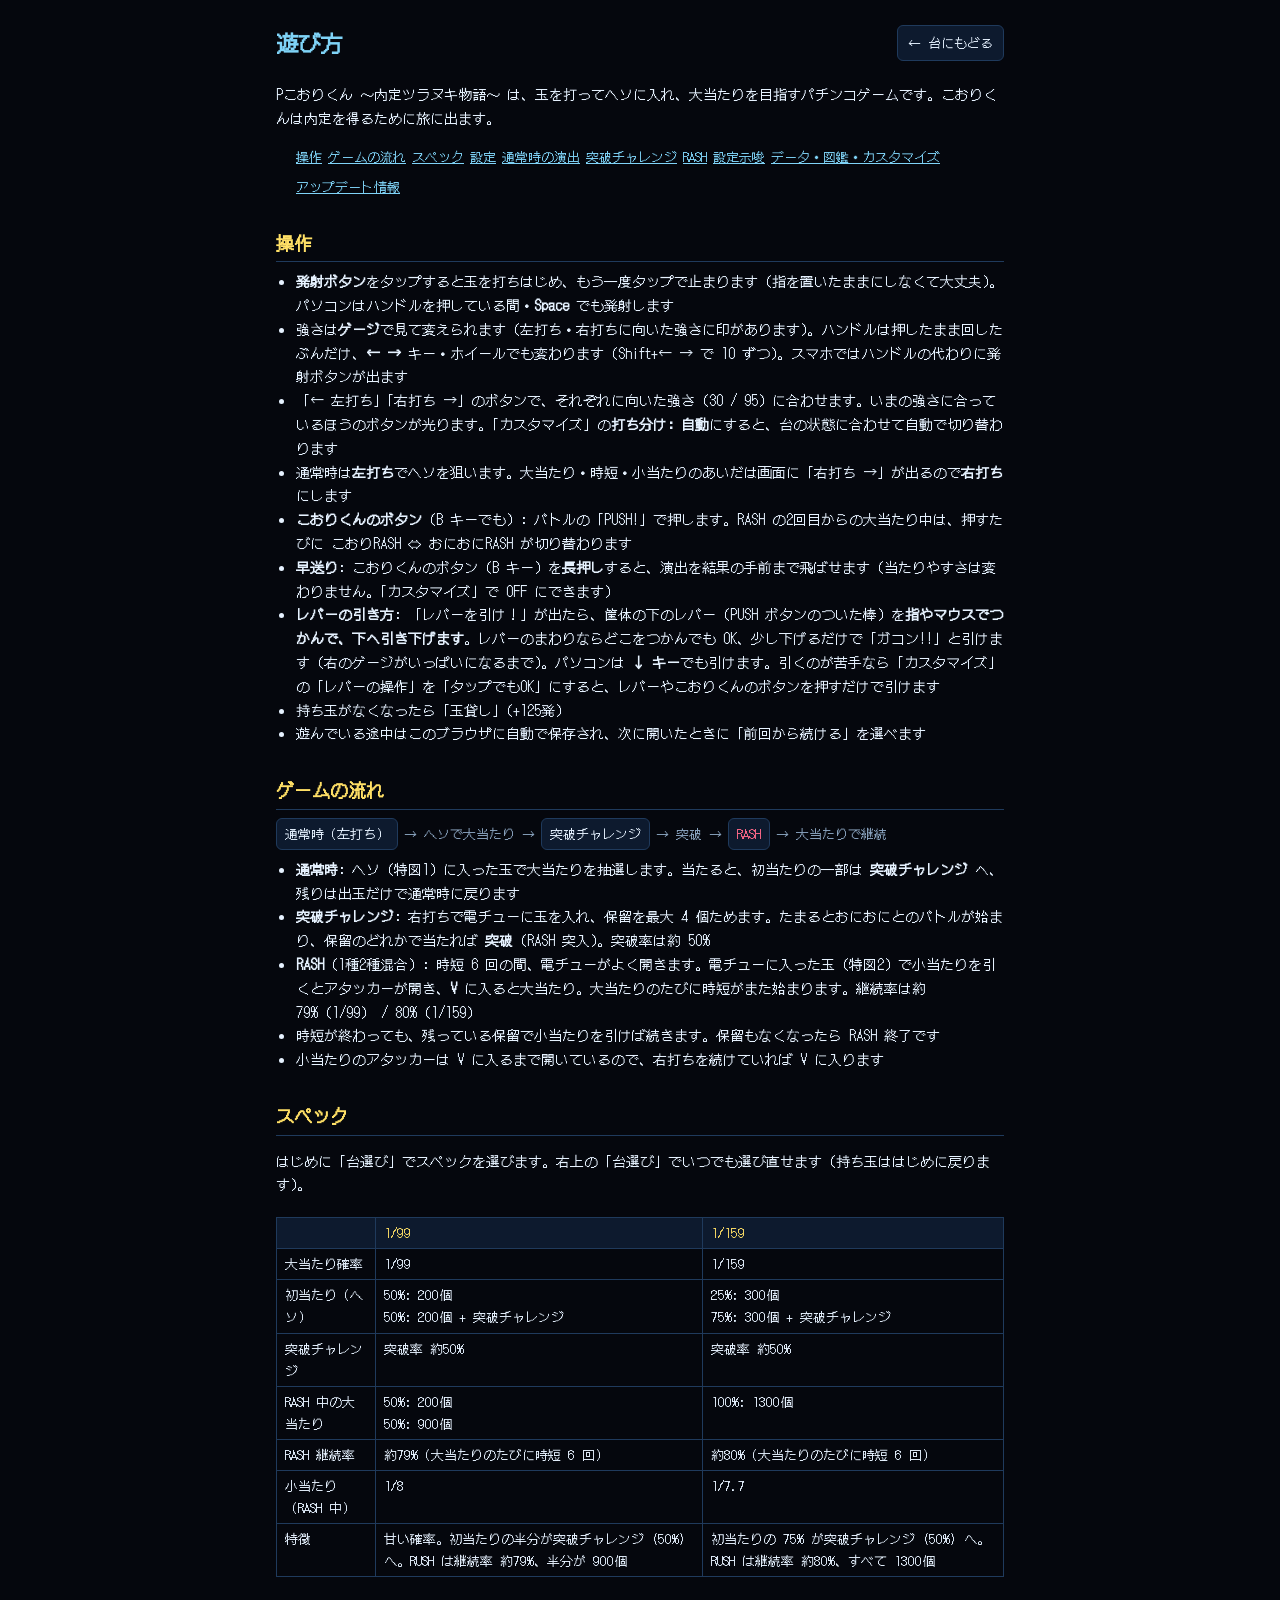
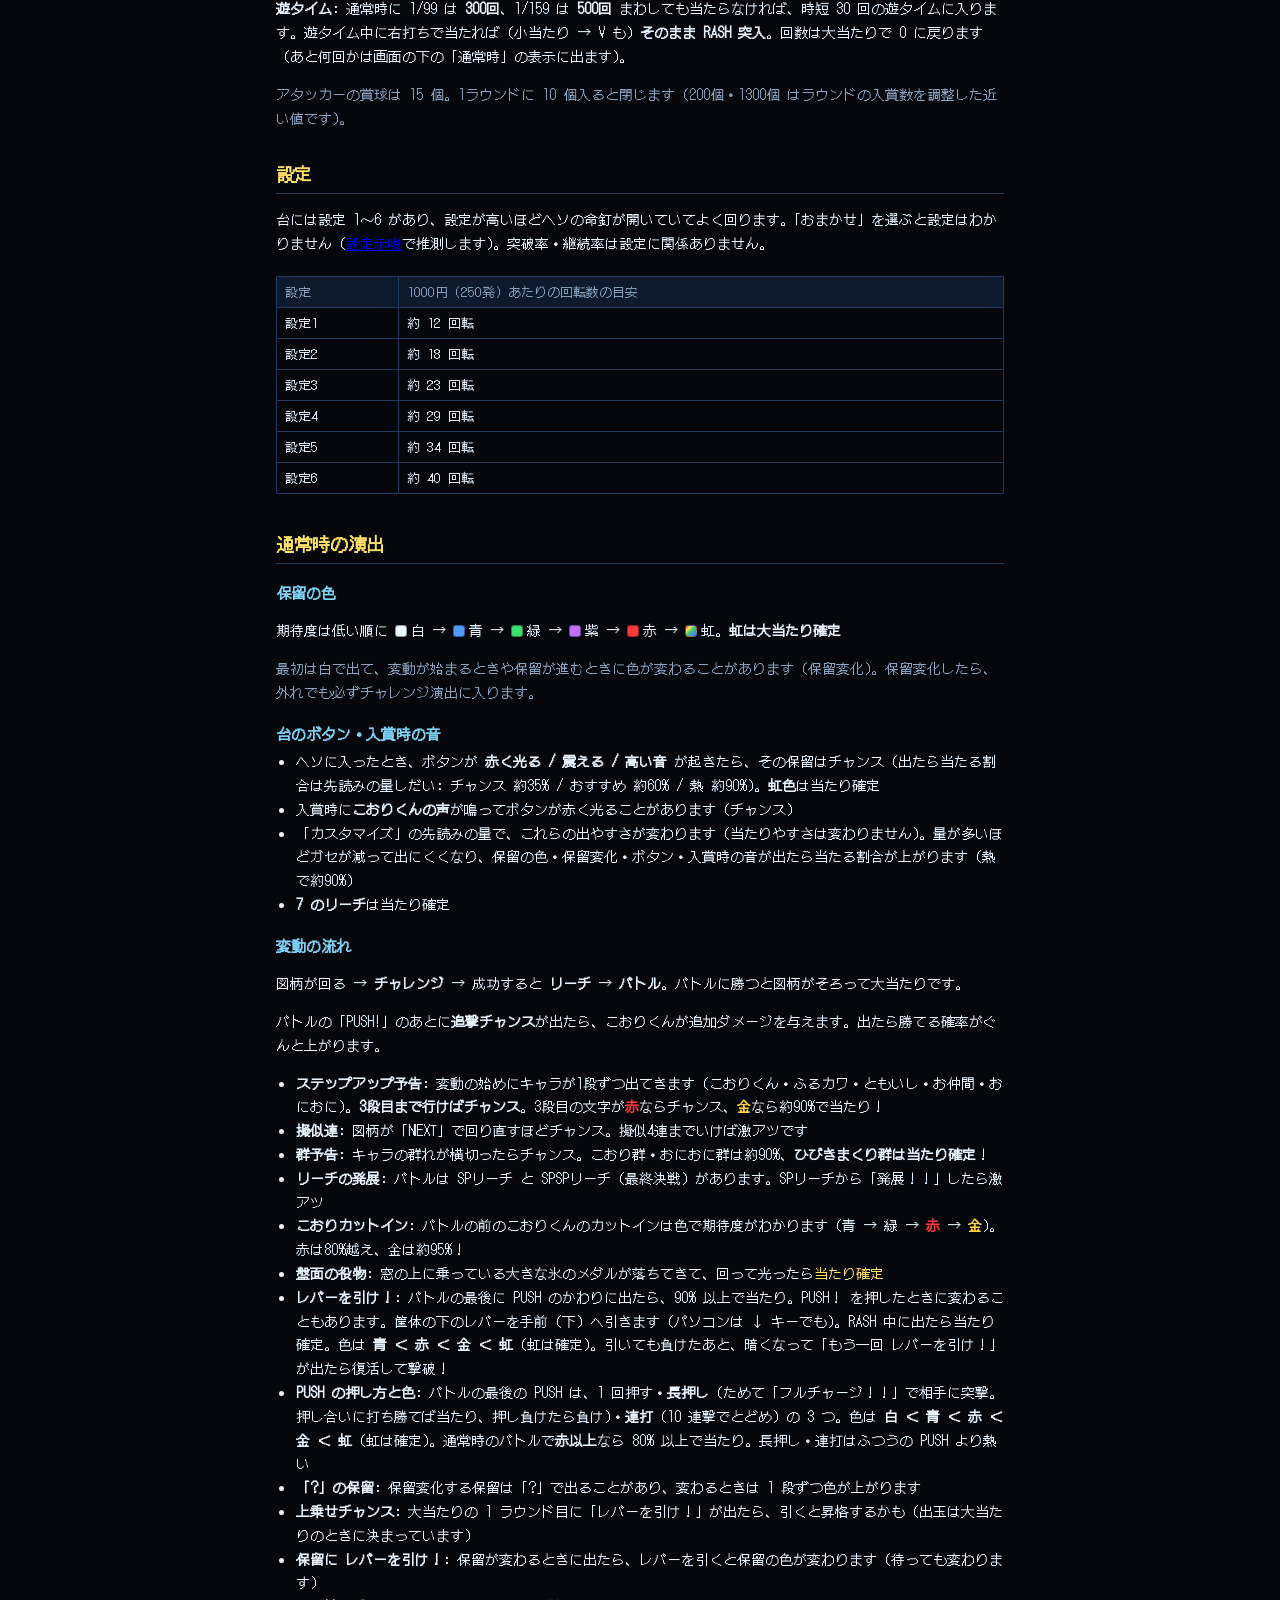
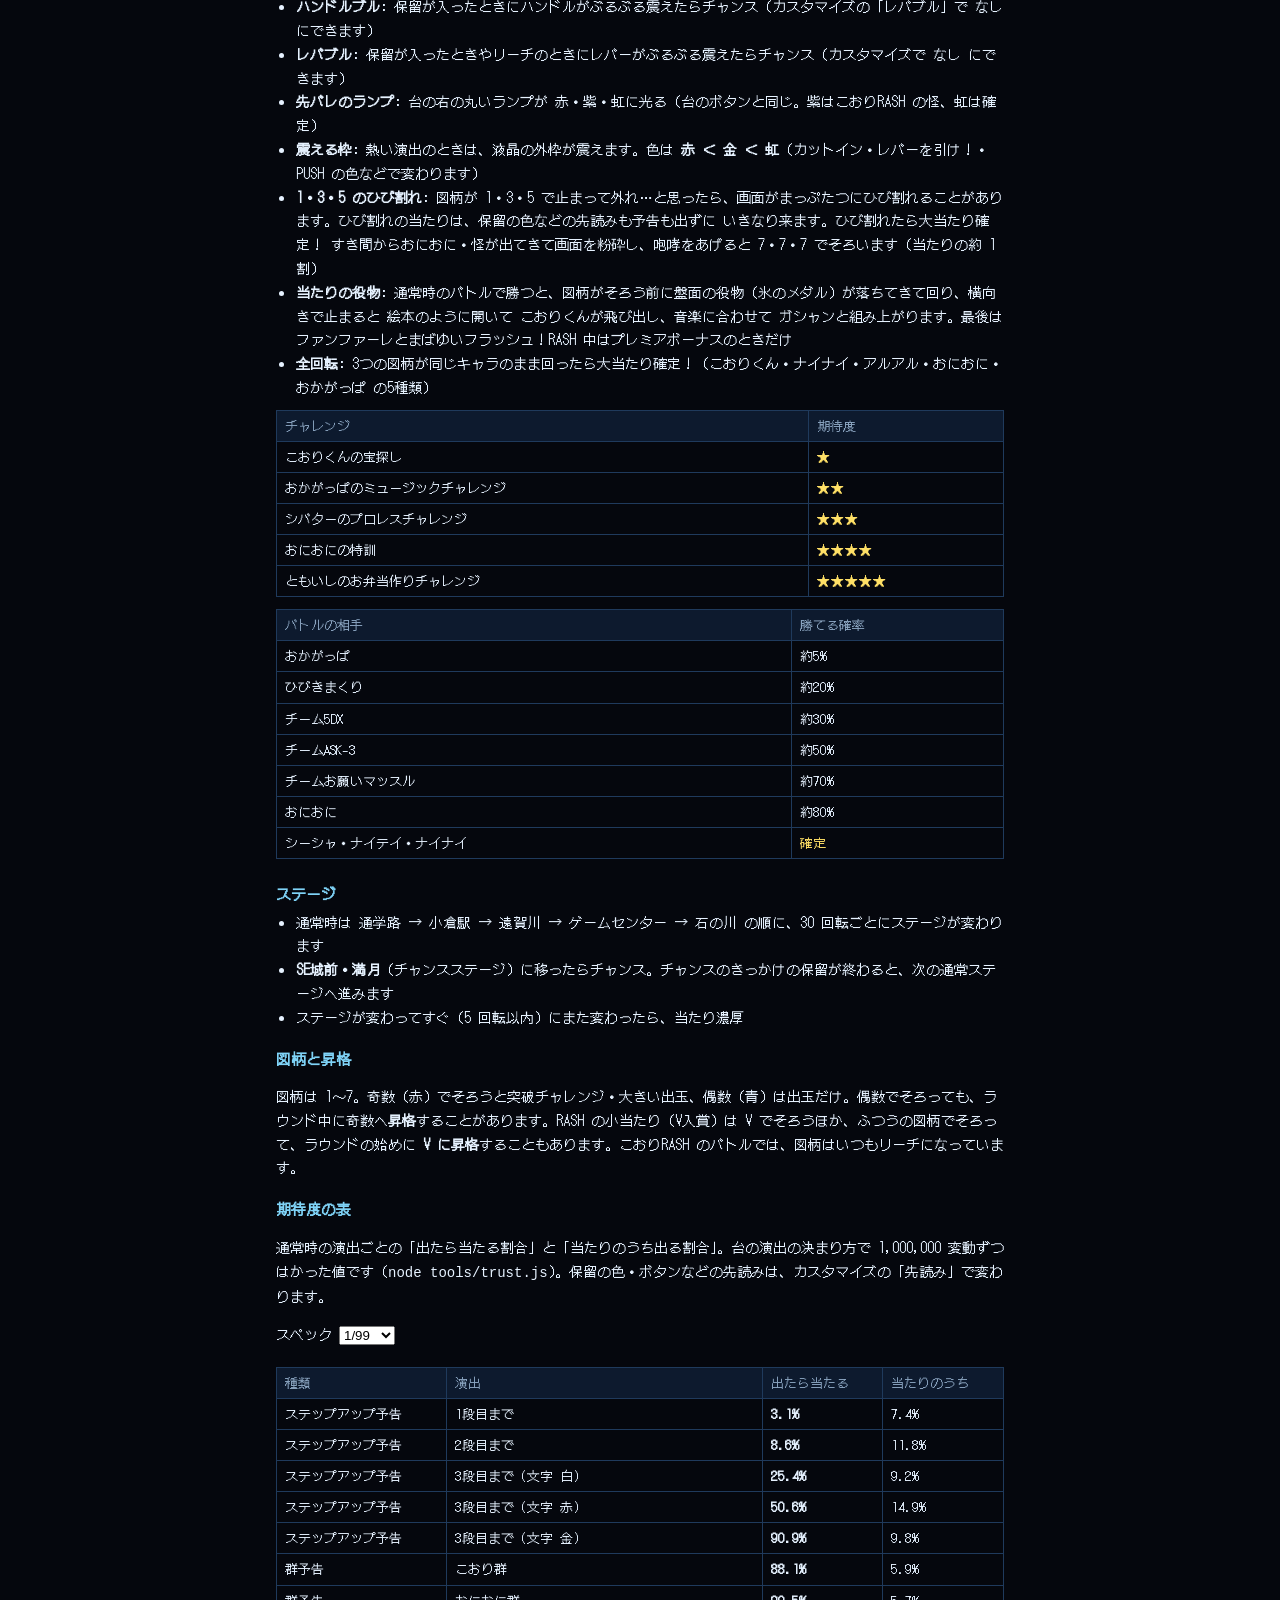
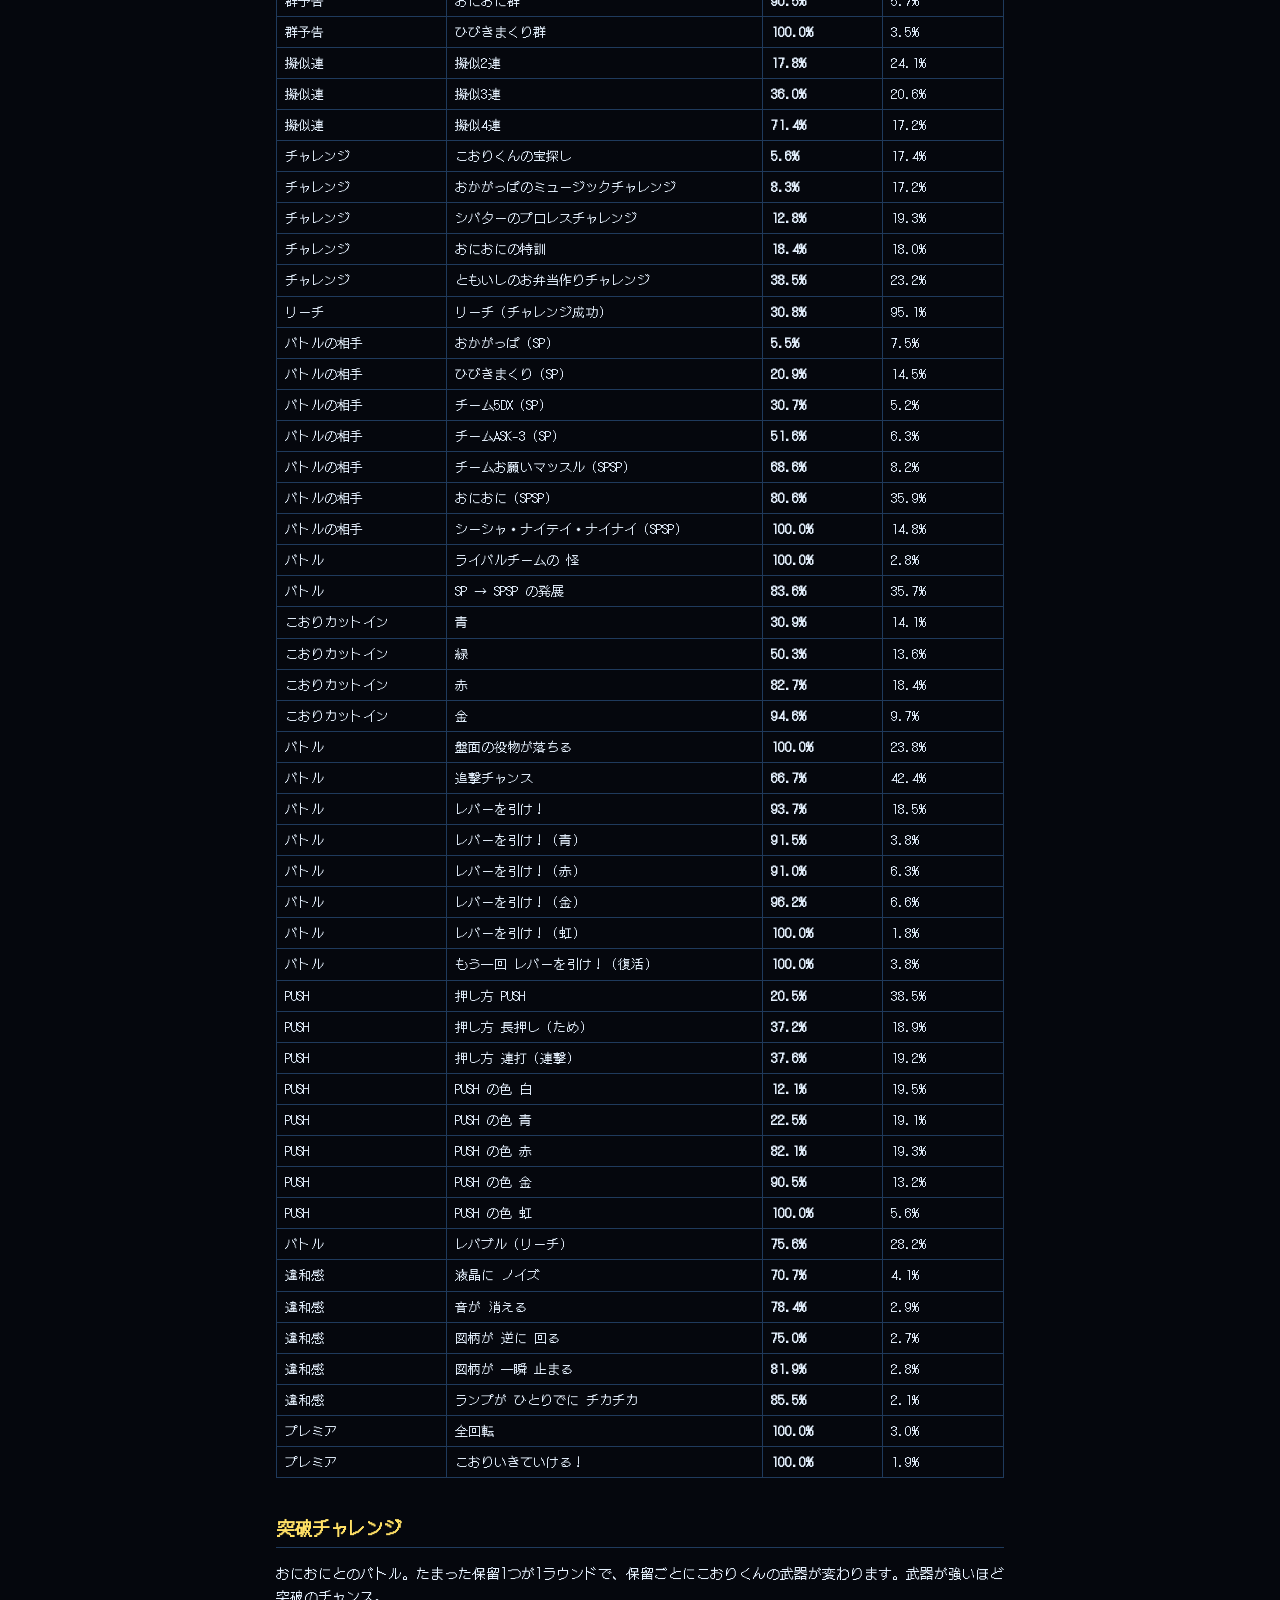
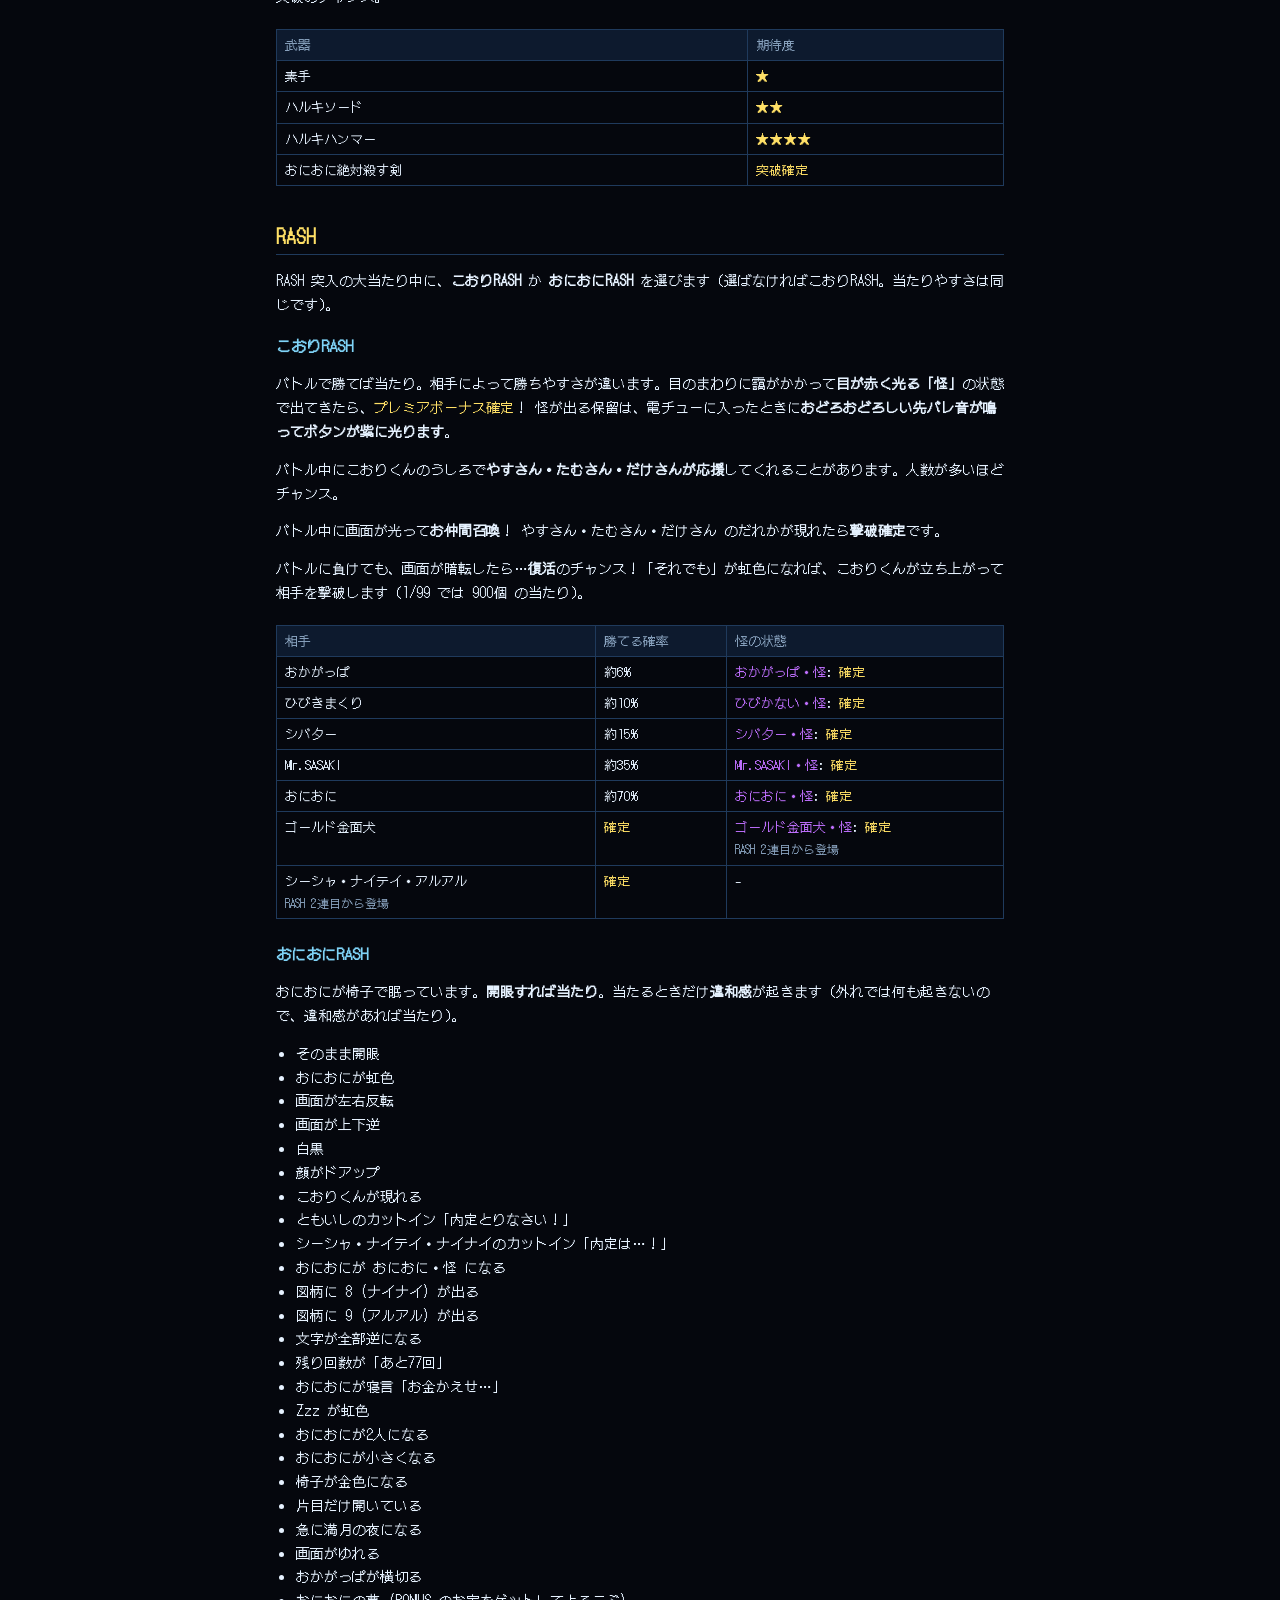
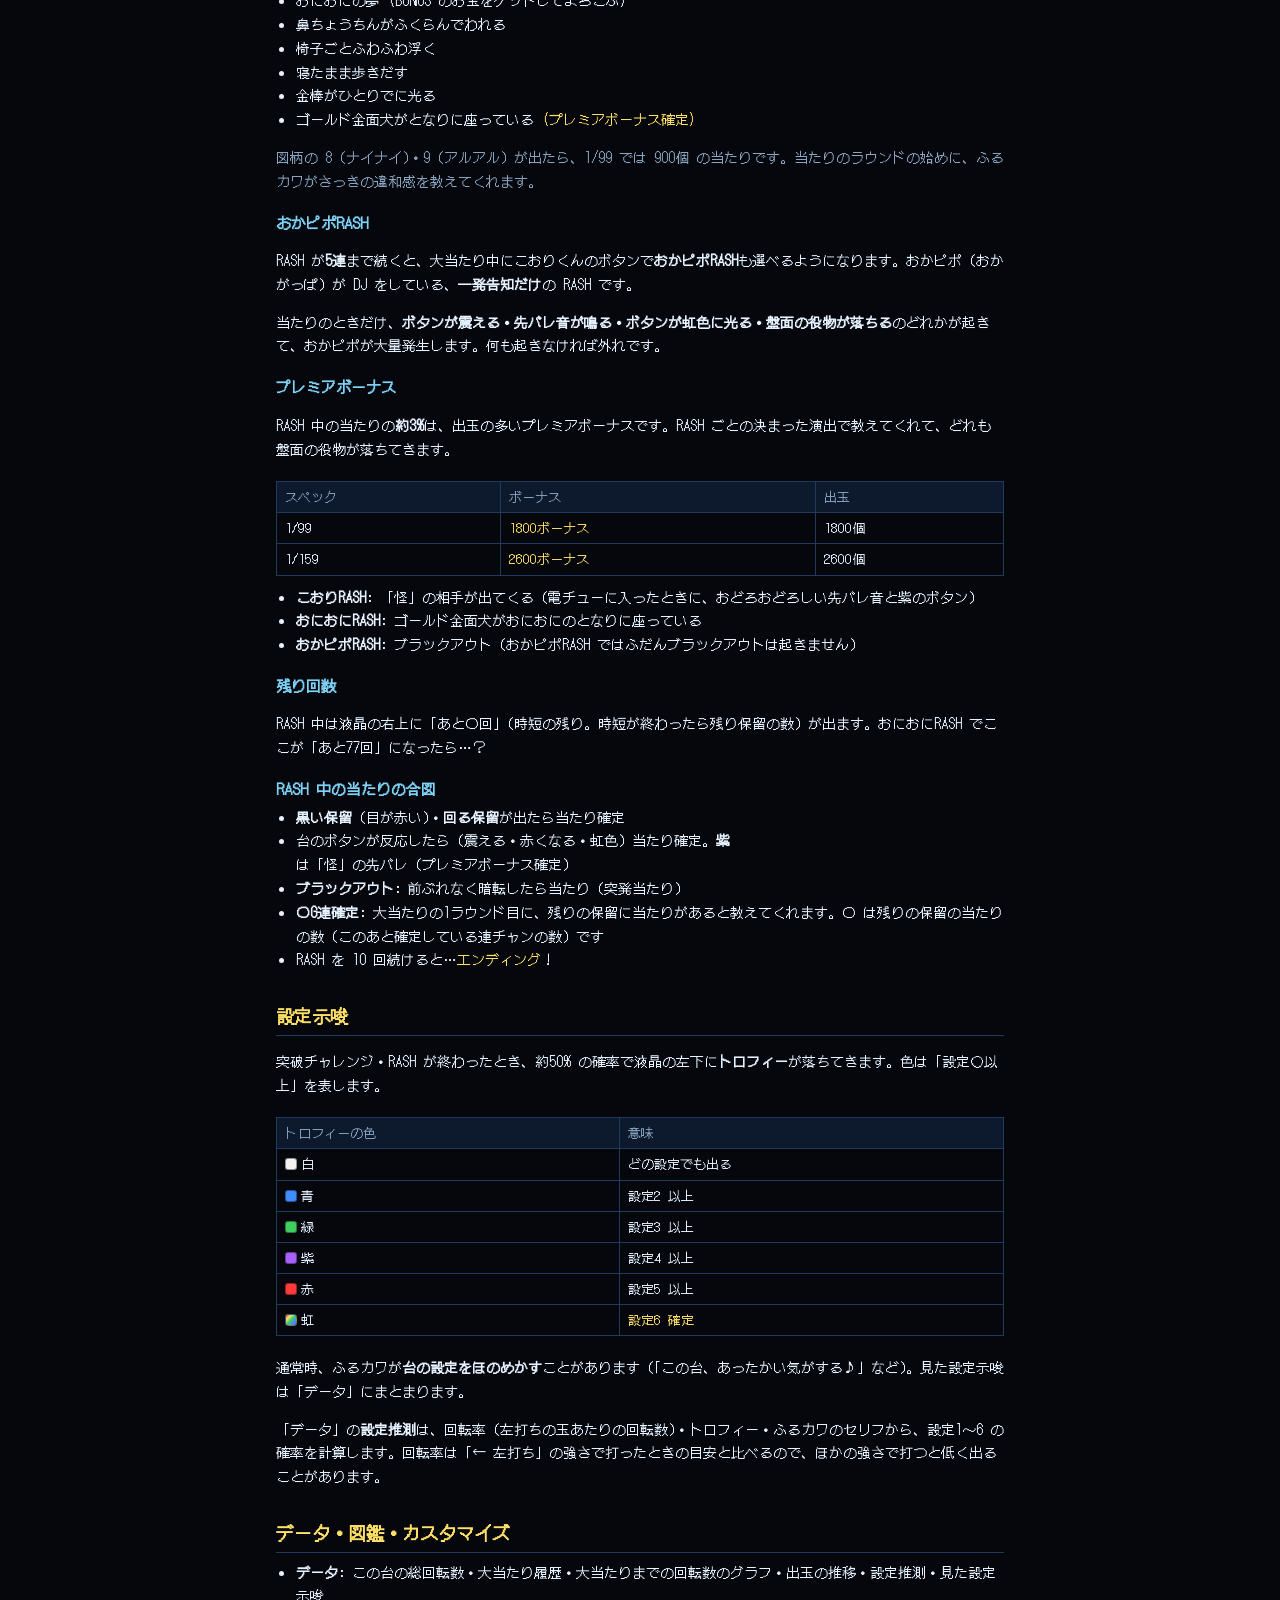
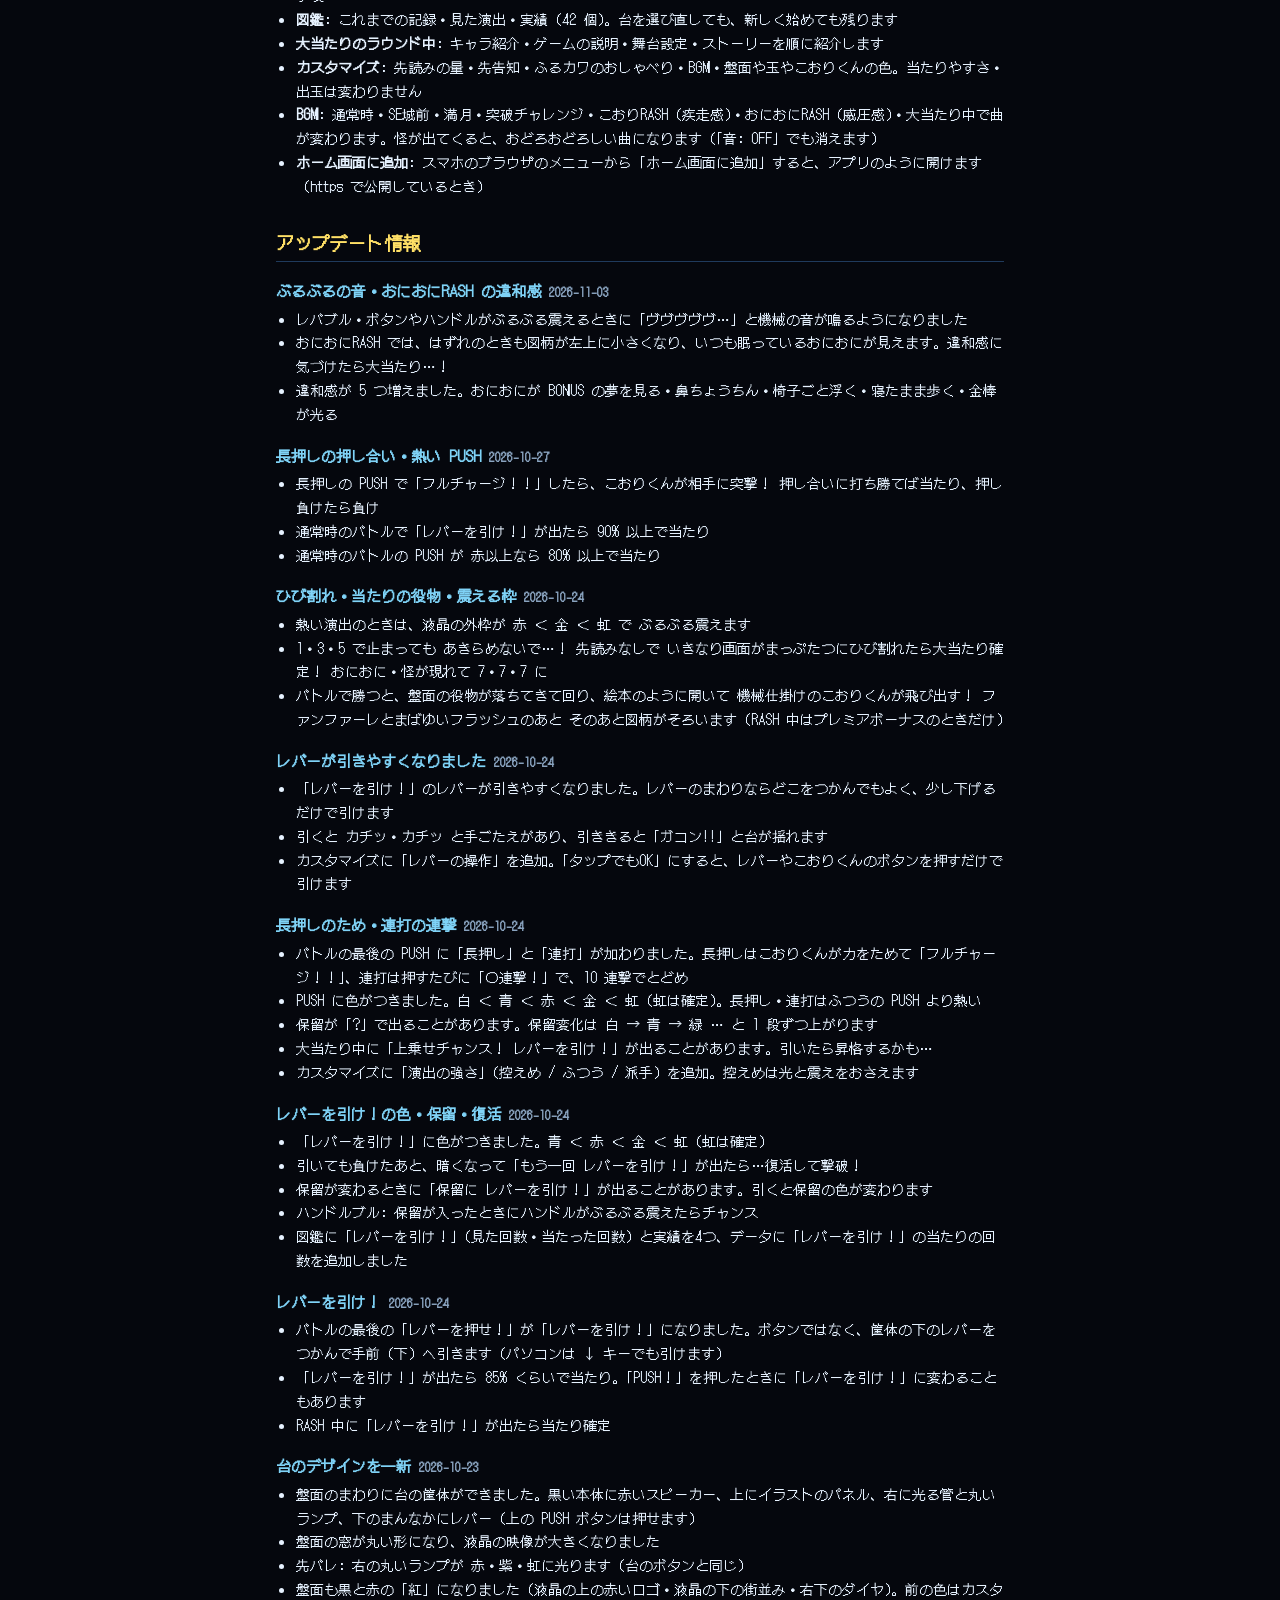
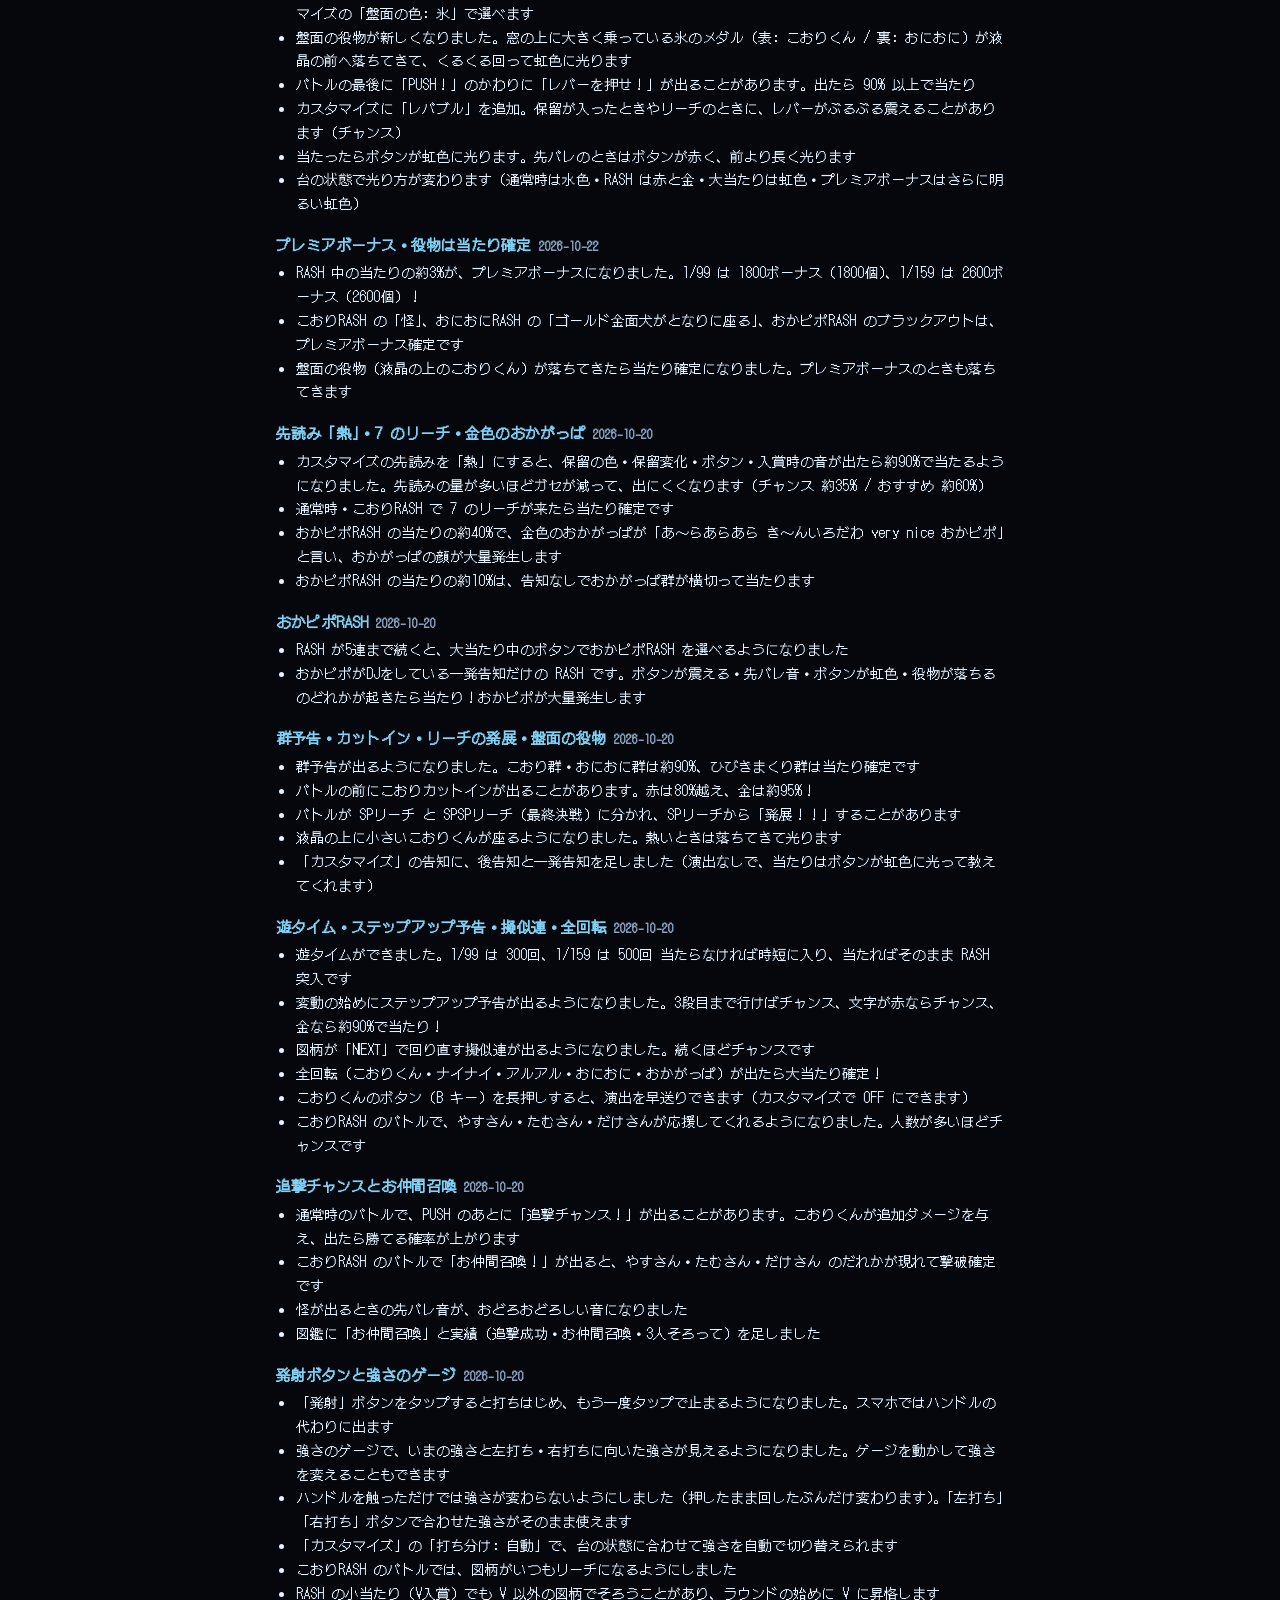
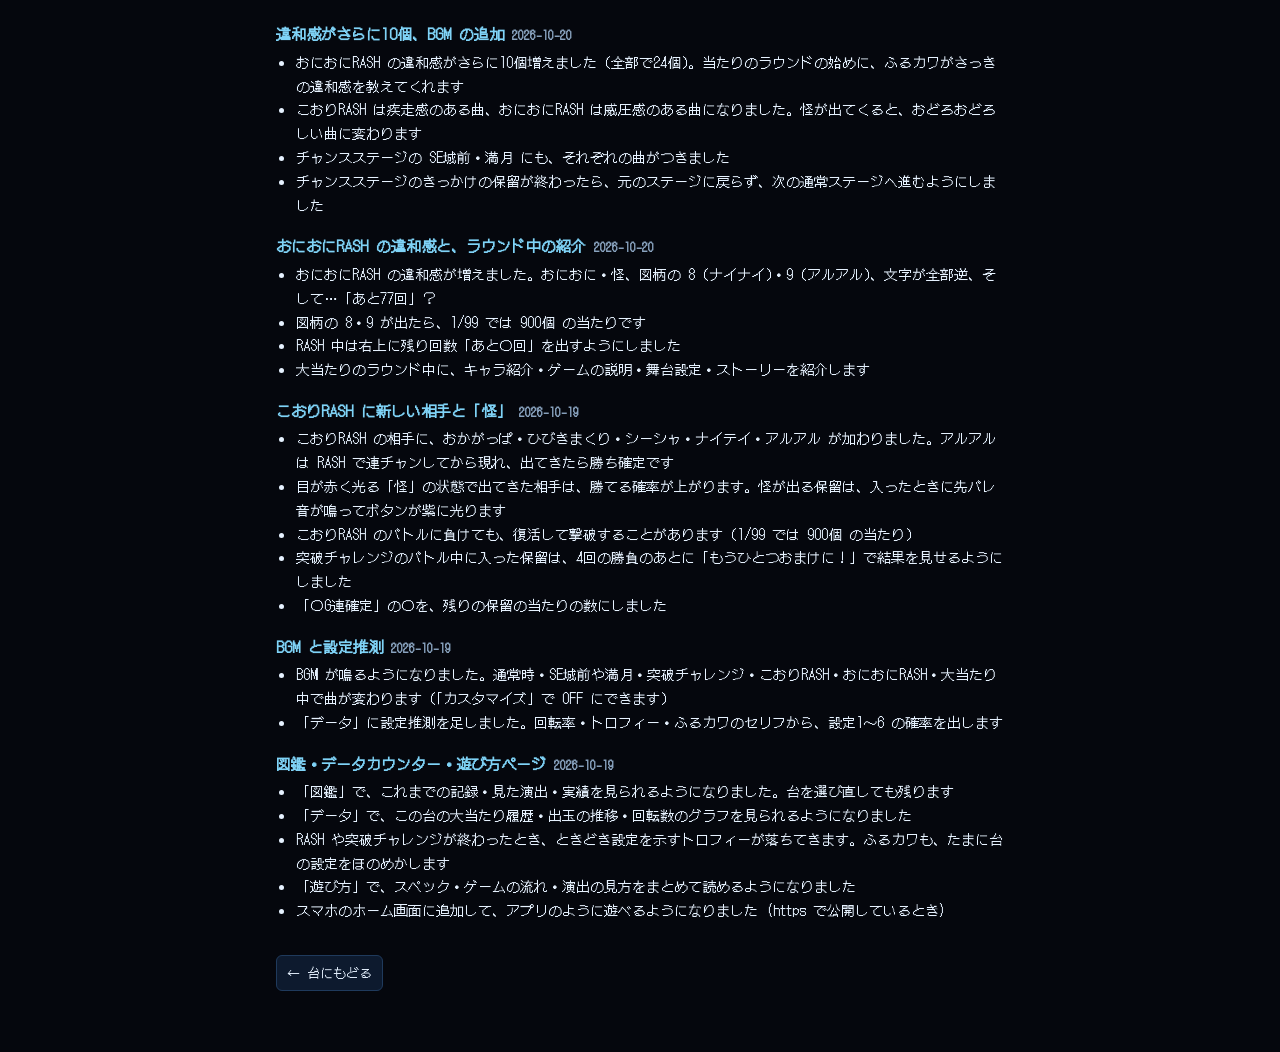
==== commit ba502187: "ぶるぶるの機械音・おにおにRASH は図柄をいつも小さくしておにおにを見せる・違和感を 5 つ追加 (2026-11-03 ユーザー指定) - レバブル・ボタンの震え・ハンドルブルで「ヴヴヴヴヴ…」と" ====
--- a/howto.html
+++ b/howto.html
@@ -212,8 +212,8 @@
         <p style="margin-top: 32px;"><a href="index.html" class="small-button link-button">← 台にもどる</a></p>
     </main>
 
-    <script src="js/config.js?v=5e083db5"></script>
-    <script src="js/updates.js?v=cabf49cc"></script>
+    <script src="js/config.js?v=2f77a82f"></script>
+    <script src="js/updates.js?v=9abe6681"></script>
     <script src="js/trust-table.js?v=3742e9b9"></script>
     <script>
         (() => {
